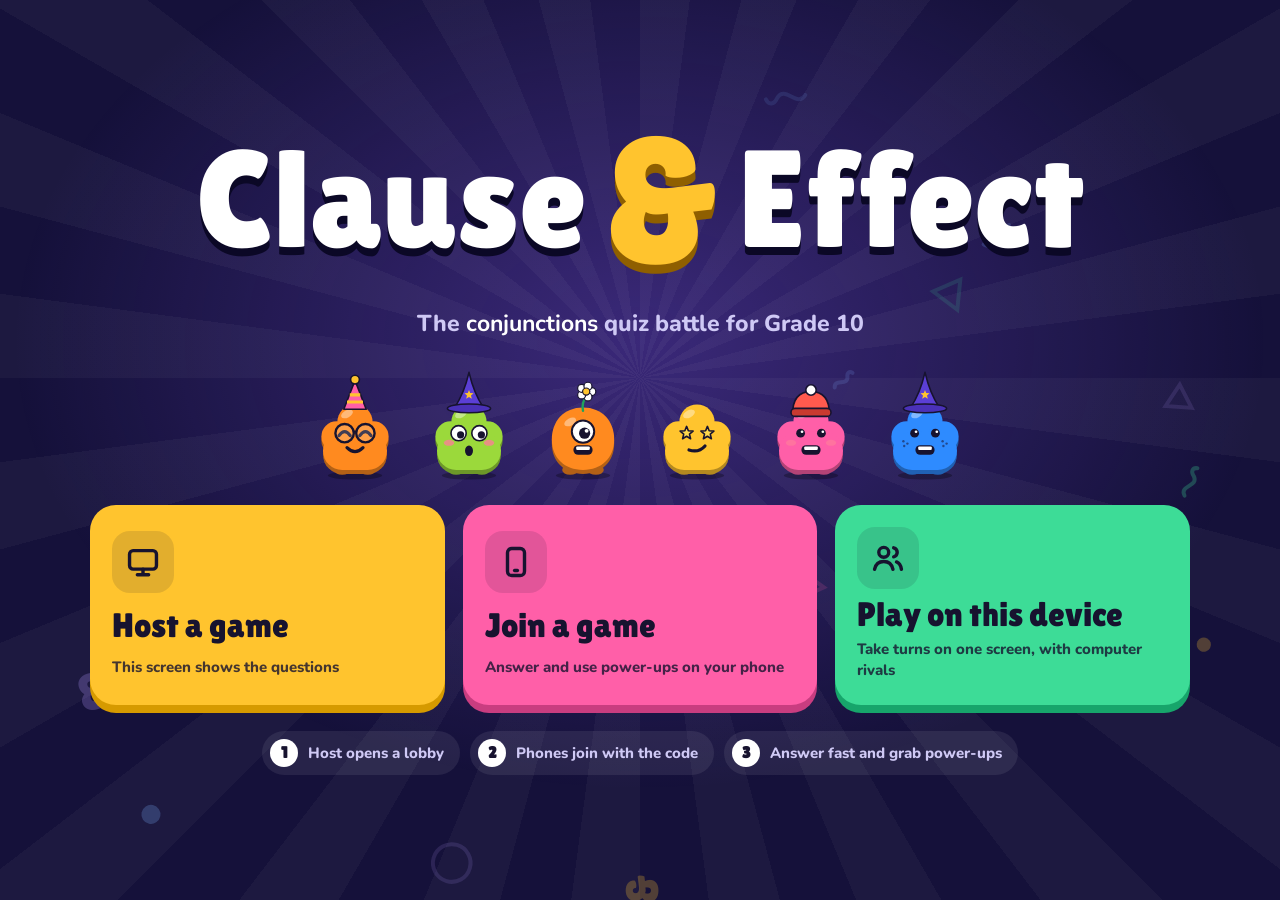
==== index.html @ d9775e39 "Tidy the 50-50 power-up icon Co-Authored-By: Claude Opus 5.5 <noreply@anthropic.com> Claude-Session:" ====
<!doctype html>
<html lang="en">
<head>
<meta charset="utf-8">
<meta name="viewport" content="width=device-width,initial-scale=1,viewport-fit=cover">
<style>:root{padding-top:env(safe-area-inset-top,0px);padding-bottom:env(safe-area-inset-bottom,0px)}[hidden]{display:none!important}img{max-width:100%}</style>
<title>Clause &amp; Effect</title>
<meta name="description" content="A live conjunctions quiz battle for Grade 10: host on a big screen, join from phones, build a character and grab power-ups.">
<link rel="stylesheet" href="https://fonts.googleapis.com/css2?family=Lilita+One&amp;family=Nunito:ital,wght@0,600;0,700;0,800;0,900;1,700;1,800&amp;display=swap">
<style>
:root{
  color-scheme: dark;
  --stage:#15113A; --stage-2:#211B55; --stage-3:#2D2572; --line:#3B3290; --deep:#0B0826;
  --text:#FFFFFF; --muted:#CFC9F5; --faint:#9D95D6;
  --ink:#17132F; --ink-2:#4B4670; --paper:#FFFFFF;
  --sun:#FFC42E; --sun-deep:#D69A00; --pink:#FF5FA8; --pink-deep:#C93D80; --mint:#3DDC97; --ice:#8BE6FF;
  --a:#D8293F; --b:#1F6FEB; --c:#FFC21A; --d:#0A7F4F;
  --good:#22D185; --bad:#FF5566;
  --font-display:'Lilita One','Arial Rounded MT Bold','Trebuchet MS',system-ui,sans-serif;
  --font-body:'Nunito','Segoe UI',system-ui,-apple-system,sans-serif;
}
*{box-sizing:border-box}
html,body{height:100%}
body{margin:0;background:var(--stage);color:var(--text);font-family:var(--font-body);font-weight:700;font-size:16px;line-height:1.4;-webkit-font-smoothing:antialiased;overflow-x:hidden;-webkit-tap-highlight-color:transparent}
button,input{font:inherit;color:inherit}
button{cursor:pointer}
h1,h2,h3{text-wrap:balance}
.sr{position:absolute;width:1px;height:1px;overflow:hidden;clip:rect(0 0 0 0);white-space:nowrap}

/* ---------- stage backdrop ---------- */
.bg-rays{position:fixed;left:50%;top:42%;width:280vmax;height:280vmax;margin:-140vmax 0 0 -140vmax;background:repeating-conic-gradient(rgba(255,255,255,.035) 0deg 7.5deg,rgba(255,255,255,0) 7.5deg 15deg);animation:spin 180s linear infinite;pointer-events:none;z-index:0}
.bg-glow{position:fixed;inset:0;background:radial-gradient(70vmax 50vmax at 50% 38%,rgba(139,92,255,.32),rgba(21,17,58,0) 70%);pointer-events:none;z-index:0}
#bgfx,#confetti{position:fixed;inset:0;width:100%;height:100%;pointer-events:none}
#bgfx{z-index:0}
#confetti{z-index:60}
#app{position:relative;z-index:1;min-height:100%;display:flex;flex-direction:column}
@keyframes spin{to{transform:rotate(360deg)}}
@keyframes bob{0%,100%{transform:translateY(0) rotate(-2deg)}50%{transform:translateY(-7px) rotate(2deg)}}
@keyframes pop{0%{transform:scale(.3);opacity:0}70%{transform:scale(1.12);opacity:1}100%{transform:scale(1)}}
@keyframes rise{from{transform:translateY(24px);opacity:0}to{transform:none;opacity:1}}
@keyframes wob{0%,100%{transform:rotate(-10deg)}50%{transform:rotate(8deg) scale(1.06)}}
@keyframes jump{0%,100%{transform:translateY(0)}30%{transform:translateY(-26px) rotate(-8deg)}60%{transform:translateY(0) rotate(4deg)}}
@keyframes shake{0%,100%{transform:none}20%{transform:translate(-6px,3px) skewX(4deg)}40%{transform:translate(5px,-4px) skewX(-6deg)}60%{transform:translate(-4px,2px)}80%{transform:translate(3px,-2px) skewX(3deg)}}
@keyframes pulse{0%,100%{transform:scale(1)}50%{transform:scale(1.06)}}
@keyframes countpop{0%{transform:scale(2.4);opacity:0}25%{transform:scale(1);opacity:1}85%{opacity:1}100%{transform:scale(.7);opacity:0}}
@keyframes flipin{from{transform:perspective(600px) rotateY(80deg);opacity:0}to{transform:none;opacity:1}}
@keyframes rgb{0%,100%{text-shadow:2px 0 #ff2d6f,-2px 0 #2de2ff}50%{text-shadow:-3px 1px #ff2d6f,3px -1px #2de2ff}}

/* ---------- shared bits ---------- */
.btn{font-family:var(--font-display);font-weight:400;font-size:22px;letter-spacing:.02em;border:0;border-radius:16px;padding:14px 26px;color:var(--ink);background:var(--sun);box-shadow:0 6px 0 var(--sun-deep);transition:transform .08s,box-shadow .08s,filter .15s;display:inline-flex;align-items:center;justify-content:center;gap:10px;min-height:52px}
.btn:hover{filter:brightness(1.06)}
.btn:active{transform:translateY(4px);box-shadow:0 2px 0 var(--sun-deep)}
.btn:disabled{opacity:.4;cursor:not-allowed;transform:none}
.btn.ghost{background:var(--stage-3);color:#fff;box-shadow:0 6px 0 #150F4A}
.btn.ghost:active{box-shadow:0 2px 0 #150F4A}
.btn.pink{background:var(--pink);box-shadow:0 6px 0 var(--pink-deep)}
.btn.xl{font-size:28px;padding:18px 34px;min-height:64px}
.btn.full{width:100%}
.btn svg{width:22px;height:22px;flex:none}
:focus-visible{outline:4px solid #fff;outline-offset:3px}
.icon-btn{width:44px;height:44px;border-radius:12px;border:0;background:rgba(255,255,255,.1);color:#fff;display:grid;place-items:center}
.icon-btn:hover{background:rgba(255,255,255,.18)}
.icon-btn svg{width:22px;height:22px}
.icon-btn.warn{background:rgba(255,85,102,.2)}
.icon-btn.warn.armed{background:var(--bad)}
.link-back{align-self:flex-start;border:0;background:none;color:var(--muted);font-weight:800;font-size:16px;padding:10px 0;display:inline-flex;gap:6px;align-items:center}
.link-back:hover{color:#fff}
.eyebrow{font-size:13px;letter-spacing:.14em;text-transform:uppercase;font-weight:900;color:var(--faint);margin:0}
.chip{display:inline-flex;align-items:center;gap:6px;border-radius:99px;padding:5px 12px;font-size:14px;font-weight:900;background:var(--cc,#fff);color:var(--ink);white-space:nowrap}
.blank{display:inline-block;width:3.2em;height:.2em;border-radius:4px;background:currentColor;vertical-align:.05em;margin:0 .15em;opacity:.9}
.av{display:block;width:100%;height:auto;overflow:visible}
.bob{animation:bob 2.6s ease-in-out infinite}
.toasts{position:fixed;top:calc(env(safe-area-inset-top,0px) + 14px);right:14px;left:14px;z-index:70;display:flex;flex-direction:column;align-items:flex-end;gap:8px;pointer-events:none}
.toast{background:#fff;color:var(--ink);border-radius:14px;padding:10px 16px;font-weight:900;box-shadow:0 6px 0 rgba(0,0,0,.25);display:flex;gap:10px;align-items:center;animation:rise .25s ease-out;max-width:min(420px,100%)}
.toast .ti{width:30px;height:30px;border-radius:9px;display:grid;place-items:center;flex:none;background:var(--tc,var(--sun))}
.toast .ti svg{width:18px;height:18px}
.netbar{position:fixed;left:50%;bottom:calc(env(safe-area-inset-bottom,0px) + 14px);transform:translateX(-50%);z-index:65;background:var(--bad);color:#fff;border-radius:99px;padding:8px 16px;font-weight:900;font-size:14px;box-shadow:0 5px 0 rgba(0,0,0,.3)}

/* ---------- logo ---------- */
.logo{font-family:var(--font-display);font-weight:400;line-height:.92;margin:0;display:flex;align-items:center;justify-content:center;flex-wrap:wrap;column-gap:.12em;font-size:clamp(54px,11vw,138px);color:#fff;text-shadow:0 .06em 0 var(--deep)}
.logo .amp{color:var(--sun);font-size:1.3em;display:inline-block;animation:wob 3.2s ease-in-out infinite;text-shadow:0 .05em 0 #8F5F00}
.mini-logo{font-family:var(--font-display);font-size:24px;letter-spacing:.01em;white-space:nowrap}
.mini-logo b{color:var(--sun);font-weight:400;margin:0 2px}

/* ---------- home ---------- */
.home{flex:1;display:flex;flex-direction:column;align-items:center;justify-content:center;gap:26px;padding-block:36px 44px;padding-inline:16px;text-align:center}
.tagline{margin:0;font-size:clamp(17px,2.3vw,23px);color:var(--muted);font-weight:800}
.tagline b{color:#fff}
.parade{display:flex;justify-content:center;gap:clamp(4px,1.5vw,18px);width:min(720px,100%)}
.parade .pa{width:clamp(52px,11vw,96px)}
.choices{display:grid;grid-template-columns:repeat(2,minmax(0,1fr));gap:18px;width:min(780px,100%)}
.choice{border:0;border-radius:26px;padding:22px 22px 24px;display:grid;grid-template-columns:auto 1fr;gap:4px 16px;align-items:center;text-align:left;color:var(--ink);box-shadow:0 8px 0 var(--sd);transition:transform .1s,box-shadow .1s}
.choice:active{transform:translateY(5px);box-shadow:0 3px 0 var(--sd)}
.choice .ci{grid-row:span 2;width:62px;height:62px;border-radius:18px;background:rgba(23,19,47,.12);display:grid;place-items:center}
.choice .ci svg{width:34px;height:34px}
.choice b{font-family:var(--font-display);font-weight:400;font-size:clamp(26px,3vw,34px);line-height:1}
.choice small{font-size:15px;font-weight:800;opacity:.8}
.choices.three{grid-template-columns:repeat(3,minmax(0,1fr));width:min(1100px,100%)}
.choices.one{grid-template-columns:minmax(0,1fr);width:min(520px,100%)}
.choices.three .choice{grid-template-columns:1fr;justify-items:start;gap:8px}
.choices.three .choice .ci{grid-row:auto}
.choice.c-local{background:var(--mint);--sd:#17A56B}
.choice.c-host{background:var(--sun);--sd:var(--sun-deep)}
.choice.c-join{background:var(--pink);--sd:var(--pink-deep)}
.how{list-style:none;margin:0;padding:0;display:flex;flex-wrap:wrap;justify-content:center;gap:10px;counter-reset:how}
.how li{counter-increment:how;background:rgba(255,255,255,.08);border-radius:99px;padding:8px 16px 8px 8px;font-weight:800;color:var(--muted);display:flex;align-items:center;gap:10px;font-size:15px}
.how li::before{content:counter(how);width:28px;height:28px;border-radius:50%;background:#fff;color:var(--ink);display:grid;place-items:center;font-family:var(--font-display);font-size:16px}
.netnote{display:inline-flex;align-items:center;gap:10px;font-size:14px;color:var(--faint);font-weight:800;max-width:640px;text-align:left}
.netnote .dot{width:10px;height:10px;border-radius:50%;background:var(--faint);flex:none}
.netnote.room .dot,.netnote.peer .dot{background:var(--good);box-shadow:0 0 0 4px rgba(34,209,133,.2)}
.netnote.local .dot{background:var(--sun)}

/* ---------- setup ---------- */
.screen{flex:1;display:flex;flex-direction:column;padding-inline:clamp(16px,3vw,44px)}
.setup{align-items:center;padding-block:18px 40px;gap:18px}
.setup > *{width:min(760px,100%)}
.setup-head{text-align:center;display:flex;flex-direction:column;gap:6px;align-items:center}
.setup-head h2{font-family:var(--font-display);font-weight:400;font-size:clamp(34px,5vw,52px);margin:0;line-height:1}
.setup-head p{margin:0;color:var(--muted)}
.panel{background:var(--stage-2);border:3px solid var(--line);border-radius:28px;padding:clamp(18px,3vw,30px);box-shadow:0 10px 0 rgba(0,0,0,.25)}
.setup-form{display:flex;flex-direction:column;gap:22px}
fieldset{border:0;margin:0;padding:0;display:flex;flex-direction:column;gap:10px;min-width:0}
legend{font-size:13px;letter-spacing:.14em;text-transform:uppercase;font-weight:900;color:var(--faint);padding:0;margin-bottom:10px}
.seg{display:flex;flex-wrap:wrap;gap:10px}
.seg label{position:relative}
.seg input,.chipset input,.switch input{position:absolute;opacity:0;width:1px;height:1px}
.seg span{display:inline-flex;align-items:center;justify-content:center;min-width:76px;min-height:48px;padding:0 18px;border-radius:14px;background:var(--stage-3);font-family:var(--font-display);font-size:22px;border:3px solid transparent}
.seg input:checked + span{background:#fff;color:var(--ink);border-color:var(--sun);box-shadow:0 4px 0 var(--sun-deep)}
.seg input:focus-visible + span,.chipset input:focus-visible + span,.switch input:focus-visible + .sw{outline:4px solid #fff;outline-offset:2px}
.chipset{display:flex;flex-wrap:wrap;gap:10px}
.chipset span{display:inline-flex;align-items:center;gap:8px;min-height:46px;padding:0 16px;border-radius:99px;background:var(--stage-3);border:3px solid var(--stage-3);font-weight:900;color:var(--muted)}
.chipset span::before{content:"";width:14px;height:14px;border-radius:50%;background:var(--cc);opacity:.45}
.chipset span em{font-style:normal;font-size:13px;opacity:.7}
.chipset input:checked + span{border-color:var(--cc);color:#fff;background:rgba(255,255,255,.06)}
.chipset input:checked + span::before{opacity:1}
.toggles{display:grid;grid-template-columns:repeat(2,minmax(0,1fr));gap:12px}
.switch{display:flex;align-items:center;gap:14px;background:var(--stage-3);border-radius:18px;padding:14px 16px;cursor:pointer}
.switch .sw{width:54px;height:32px;border-radius:99px;background:#15104A;position:relative;flex:none;transition:background .15s}
.switch .sw::after{content:"";position:absolute;left:4px;top:4px;width:24px;height:24px;border-radius:50%;background:#fff;transition:transform .15s}
.switch input:checked + .sw{background:var(--good)}
.switch input:checked + .sw::after{transform:translateX(22px)}
.switch b{display:block;font-weight:900}
.switch small{display:block;color:var(--faint);font-size:13px}
.form-err{color:var(--bad);font-weight:900;margin:0;min-height:1.4em}

/* ---------- host frame ---------- */
.host{min-height:100%;flex:1;display:flex;flex-direction:column}
.hbar{display:flex;align-items:center;justify-content:space-between;gap:12px;padding-block:14px;flex-wrap:wrap}
.hb-brand{display:flex;align-items:center;gap:14px;flex-wrap:wrap}
.code-chip{background:#fff;color:var(--ink);border-radius:12px;padding:6px 12px;font-weight:900;font-size:15px}
.code-chip b{font-family:var(--font-display);font-weight:400;font-size:20px;letter-spacing:.12em;margin-left:4px}
.hb-mid{flex:1;display:flex;justify-content:center;min-width:0}
.hb-tools{display:flex;gap:8px}
.qprog{display:flex;gap:5px;flex-wrap:wrap;justify-content:center;max-width:100%}
.qprog i{width:clamp(8px,1.4vw,18px);height:8px;border-radius:99px;background:rgba(255,255,255,.18)}
.qprog i.done{background:var(--sun)}
.qprog i.now{background:#fff;box-shadow:0 0 0 3px rgba(255,255,255,.25)}
.hfoot{display:flex;justify-content:flex-end;align-items:center;gap:14px;padding-block:16px 22px;flex-wrap:wrap}
.hfoot .spacer{flex:1}
.hfoot .hint{color:var(--faint);font-weight:800;font-size:14px}
.hfoot kbd{background:rgba(255,255,255,.12);border-radius:6px;padding:1px 7px;font-family:inherit;font-weight:900;color:#fff}

/* lobby */
.lobby{flex:1;display:grid;grid-template-columns:minmax(280px,380px) minmax(0,1fr);gap:clamp(16px,2.5vw,32px);align-items:start}
.join-card{background:var(--sun);color:var(--ink);border-radius:28px;padding:24px;display:flex;flex-direction:column;gap:14px;box-shadow:0 10px 0 var(--sun-deep);text-align:center}
.join-card .eyebrow{color:rgba(23,19,47,.65)}
.code-tiles{display:flex;justify-content:center;gap:10px}
.code-tiles span{width:clamp(54px,6vw,76px);aspect-ratio:4/5;max-width:100%;border-radius:16px;background:#fff;display:grid;place-items:center;font-family:var(--font-display);font-size:clamp(42px,5vw,62px);color:var(--ink);box-shadow:0 6px 0 rgba(23,19,47,.25);transform:rotate(var(--r))}
.join-how{font-weight:800;font-size:16px;line-height:1.45;display:flex;flex-direction:column;gap:6px}
.join-how .url{background:rgba(23,19,47,.1);border-radius:10px;padding:8px 10px;font-weight:900;word-break:break-all;font-size:15px}
.join-how .copy{align-self:center;border:0;border-radius:10px;background:var(--ink);color:#fff;font-weight:900;padding:8px 14px;min-height:40px}
.qr{background:#fff;border-radius:18px;padding:10px;align-self:center;width:min(220px,100%)}
.qr svg{display:block;width:100%;height:auto}
.lobby-players{display:flex;flex-direction:column;gap:14px;min-width:0}
.lp-head{display:flex;align-items:center;gap:14px;flex-wrap:wrap}
.lp-head h2{font-family:var(--font-display);font-weight:400;font-size:clamp(30px,3.6vw,44px);margin:0;line-height:1}
.net-chip{font-size:13px;font-weight:900;border-radius:99px;padding:6px 12px;background:rgba(255,255,255,.1);color:var(--muted)}
.pcloud{display:flex;flex-wrap:wrap;gap:14px 10px;align-content:flex-start;min-height:200px}
.pl{position:relative;width:108px;display:flex;flex-direction:column;align-items:center;gap:4px;animation:pop .45s cubic-bezier(.3,1.6,.5,1) both}
.pl .avw{width:88px}
.pl .avw.jump{animation:jump .7s ease-out}
.pl .nm{max-width:108px;background:#fff;color:var(--ink);border-radius:99px;padding:3px 10px;font-weight:900;font-size:14px;white-space:nowrap;overflow:hidden;text-overflow:ellipsis}
.pl.away{opacity:.45}
.pl .kick{position:absolute;top:0;right:4px;width:30px;height:30px;border-radius:50%;border:0;background:var(--bad);color:#fff;display:grid;place-items:center;opacity:0;transition:opacity .15s}
.pl:hover .kick,.pl .kick:focus-visible{opacity:1}
.pl .kick svg{width:14px;height:14px}
.botbadge{position:absolute;top:2px;left:6px;background:var(--ink);color:var(--mint);font-size:11px;font-weight:900;border-radius:6px;padding:1px 6px;letter-spacing:.05em}
.empty{border:3px dashed var(--line);border-radius:24px;padding:34px 20px;text-align:center;color:var(--faint);font-weight:800;display:flex;flex-direction:column;gap:6px;align-items:center;width:100%}
.empty b{color:#fff;font-size:20px}

/* intro */
.intro{flex:1;display:flex;flex-direction:column;align-items:center;justify-content:center;gap:18px;text-align:center}
.intro h2{font-family:var(--font-display);font-weight:400;font-size:clamp(56px,10vw,130px);line-height:.9;margin:0;animation:pop .5s cubic-bezier(.3,1.6,.5,1) both}
.intro .of{font-size:clamp(20px,2.5vw,28px);color:var(--muted);font-weight:900}
.countdown{width:clamp(110px,14vw,170px);aspect-ratio:1;max-width:100%;border-radius:50%;background:#fff;color:var(--ink);display:grid;place-items:center;font-family:var(--font-display);font-size:clamp(64px,8vw,100px);box-shadow:0 10px 0 rgba(0,0,0,.3)}
.countdown span{animation:countpop 1s ease-out both}
.countdown.still span{animation:pulse 1.2s ease-in-out infinite;display:grid;place-items:center}
.feed-col{display:flex;flex-direction:column;gap:8px;align-items:center;min-width:0}

/* question */
.hq{flex:1;display:flex;flex-direction:column;gap:clamp(12px,2vh,22px);min-height:0}
.hq-meta{display:flex;align-items:center;gap:12px;flex-wrap:wrap}
.hq-num{font-weight:900;color:var(--muted)}
.hq-card{background:#fff;color:var(--ink);border-radius:28px;padding:clamp(20px,3.2vw,40px);box-shadow:0 10px 0 rgba(0,0,0,.28);text-align:center;animation:rise .35s ease-out}
.hq-text{margin:0;font-family:var(--font-body);font-weight:900;font-size:clamp(26px,3.8vw,54px);line-height:1.18}
.hq-row{display:grid;grid-template-columns:auto minmax(0,1fr) auto;align-items:center;gap:18px}
.ring{position:relative;width:clamp(86px,9vw,120px);aspect-ratio:1;max-width:100%}
.ring svg{width:100%;height:100%;display:block}
.ring .trk{fill:none;stroke:rgba(255,255,255,.14);stroke-width:10}
.ring .arc{fill:none;stroke:var(--sun);stroke-width:10;stroke-linecap:round;transition:stroke .2s}
.ring.low .arc{stroke:var(--bad)}
.ring.low{animation:pulse .5s ease-in-out infinite}
.ring span{position:absolute;inset:0;display:grid;place-items:center;font-family:var(--font-display);font-size:clamp(34px,3.6vw,48px)}
.answered{text-align:center;display:flex;flex-direction:column;align-items:center;min-width:90px}
.answered b{font-family:var(--font-display);font-weight:400;font-size:clamp(40px,4vw,56px);line-height:1}
.answered span{color:var(--muted);font-weight:900;font-size:14px}
.feed{display:flex;flex-wrap:wrap;gap:8px;justify-content:center;min-height:40px}
.feed .fi{display:inline-flex;align-items:center;gap:8px;background:rgba(255,255,255,.1);border-radius:99px;padding:5px 12px 5px 5px;font-weight:900;font-size:15px;animation:pop .35s ease-out both}
.feed .fi i{width:28px;height:28px;border-radius:50%;display:grid;place-items:center;background:var(--pc);color:var(--ink)}
.feed .fi i svg{width:16px;height:16px}
.pp-banner{background:var(--sun);color:var(--ink);border-radius:16px;padding:10px 18px;font-weight:900;display:flex;gap:10px;align-items:center;justify-content:center;animation:pop .4s ease-out both}
.pp-banner svg{width:22px;height:22px}
.tiles{display:grid;grid-template-columns:repeat(2,minmax(0,1fr));gap:clamp(10px,1.4vw,18px)}
.tile{position:relative;display:flex;align-items:center;gap:16px;min-height:clamp(74px,11vh,120px);padding:14px 20px;border-radius:22px;color:#fff;font-weight:900;font-size:clamp(20px,2.5vw,34px);line-height:1.2;box-shadow:0 7px 0 rgba(0,0,0,.28);animation:rise .4s ease-out both;transition:opacity .3s,transform .3s,filter .3s}
.tiles.long .tile{font-size:clamp(17px,1.8vw,26px)}
.tile:nth-child(2){animation-delay:.06s}.tile:nth-child(3){animation-delay:.12s}.tile:nth-child(4){animation-delay:.18s}
.tile .let{flex:none;width:clamp(42px,4vw,56px);aspect-ratio:1;border-radius:14px;background:rgba(255,255,255,.22);display:grid;place-items:center;font-family:var(--font-display);font-weight:400;font-size:.95em}
.tile .tx{min-width:0;overflow-wrap:anywhere}
.t0{background:var(--a)}.t1{background:var(--b)}.t2{background:var(--c);color:var(--ink)}.t3{background:var(--d)}
.t2 .let{background:rgba(23,19,47,.14)}
.tile .cnt{margin-left:auto;display:flex;align-items:center;gap:8px;font-family:var(--font-display);font-weight:400;font-size:.95em;flex:none}
.tile.dim{opacity:.3;filter:saturate(.5);transform:scale(.97)}
.tile.right{transform:scale(1.03);box-shadow:0 0 0 5px #fff,0 9px 0 rgba(0,0,0,.3)}
.tile .ok{width:36px;height:36px;border-radius:50%;background:#fff;color:var(--d);display:grid;place-items:center}
.tile .ok svg{width:22px;height:22px}
.why{background:var(--stage-2);border:3px solid var(--line);border-radius:22px;padding:16px 20px;display:flex;gap:14px;align-items:flex-start;font-size:clamp(17px,1.8vw,22px);animation:rise .4s .2s ease-out both}
.why b{color:var(--sun)}
.why .wi{flex:none;width:40px;height:40px;border-radius:12px;background:var(--sun);color:var(--ink);display:grid;place-items:center}
.why .wi svg{width:22px;height:22px}
.score-line{font-weight:900;color:var(--muted);font-size:18px;text-align:center}
.score-line b{color:#fff}

/* board */
.boardwrap{flex:1;display:grid;grid-template-columns:minmax(0,1fr) minmax(220px,300px);gap:clamp(16px,2.5vw,32px);align-items:start}
.board-title{font-family:var(--font-display);font-weight:400;font-size:clamp(36px,4.6vw,60px);margin:0 0 14px;line-height:1}
.board{list-style:none;margin:0;padding:0;display:flex;flex-direction:column;gap:10px}
.row{display:grid;grid-template-columns:48px 60px minmax(0,1fr) auto auto;align-items:center;gap:14px;background:var(--stage-2);border:3px solid var(--line);border-radius:20px;padding:8px 18px 8px 10px;animation:rise .4s ease-out both}
.row.r1{border-color:#FFC42E;background:#2B2362}.row.r2{border-color:#C9D3E6}.row.r3{border-color:#E08A4B}
.row .rk{font-family:var(--font-display);font-size:30px;text-align:center}
.row .rav{width:56px}
.row .rn{font-weight:900;font-size:clamp(18px,1.8vw,24px);white-space:nowrap;overflow:hidden;text-overflow:ellipsis;display:flex;align-items:center;gap:8px;min-width:0}
.row .rn span{overflow:hidden;text-overflow:ellipsis}
.row .mv{font-size:13px;font-weight:900;color:var(--good);flex:none}
.row .mv.down{color:var(--bad)}
.row .gain{font-weight:900;color:var(--good);font-size:16px;white-space:nowrap}
.row .gain.neg{color:var(--bad)}
.row .sc{font-family:var(--font-display);font-size:clamp(24px,2.4vw,32px);font-variant-numeric:tabular-nums;min-width:90px;text-align:right}
.flame{display:inline-flex;align-items:center;gap:2px;color:#FF8A3D;font-weight:900;font-size:14px;flex:none}
.flame svg{width:16px;height:16px}
.side-card{background:var(--stage-2);border:3px solid var(--line);border-radius:24px;padding:20px;display:flex;flex-direction:column;gap:12px}
.side-card h3{margin:0;font-family:var(--font-display);font-weight:400;font-size:26px;line-height:1.1}
.side-card p{margin:0;color:var(--muted)}
.meter{height:14px;border-radius:99px;background:rgba(255,255,255,.1);overflow:hidden}
.meter i{display:block;height:100%;background:var(--good);border-radius:99px;transition:width .3s}
.pw-mini{display:flex;flex-wrap:wrap;gap:6px}
.pw-mini span{width:34px;height:34px;border-radius:10px;background:var(--pc);color:var(--ink);display:grid;place-items:center}
.pw-mini span svg{width:18px;height:18px}

/* podium */
.podium-wrap{flex:1;display:flex;flex-direction:column;align-items:center;gap:22px;padding-top:8px}
.podium-title{font-family:var(--font-display);font-weight:400;font-size:clamp(40px,6vw,76px);margin:0;line-height:1;text-align:center}
.podium{display:grid;grid-template-columns:repeat(3,minmax(0,1fr));align-items:end;gap:clamp(8px,2vw,24px);width:min(900px,100%)}
.pod{display:flex;flex-direction:column;align-items:center;gap:8px;opacity:0;transform:translateY(40px);transition:opacity .5s,transform .6s cubic-bezier(.3,1.4,.5,1)}
.pod.show{opacity:1;transform:none}
.pod .pav{width:min(120px,78%)}
.pod .crown{width:min(58px,40%);display:block;margin-bottom:-14px;animation:bob 2.4s ease-in-out infinite}
.pod .pname{font-weight:900;font-size:clamp(16px,2vw,24px);max-width:100%;overflow:hidden;text-overflow:ellipsis;white-space:nowrap}
.pod .pscore{font-family:var(--font-display);font-size:clamp(20px,2.4vw,30px);color:var(--sun);font-variant-numeric:tabular-nums}
.pod .block{width:100%;border-radius:20px 20px 0 0;display:grid;place-items:start center;padding-top:12px;font-family:var(--font-display);font-size:clamp(40px,6vw,76px);color:var(--ink);box-shadow:inset 0 -12px 0 rgba(0,0,0,.12)}
.pod.p1 .block{height:clamp(120px,19vh,200px);background:var(--sun)}
.pod.p2 .block{height:clamp(90px,13vh,146px);background:#DDE3F0}
.pod.p3 .block{height:clamp(64px,9vh,104px);background:#F09A5B}
.rest{display:flex;flex-wrap:wrap;gap:10px;justify-content:center;width:min(900px,100%)}
.rest span{background:var(--stage-2);border-radius:99px;padding:6px 14px;font-weight:900;color:var(--muted)}
.rest span b{color:#fff}
.stats{display:flex;gap:14px;flex-wrap:wrap;justify-content:center}
.stat{background:var(--stage-2);border:3px solid var(--line);border-radius:20px;padding:12px 18px;min-width:180px;text-align:center}
.stat b{display:block;font-family:var(--font-display);font-weight:400;font-size:32px;color:var(--sun)}
.stat span{color:var(--muted);font-weight:800;font-size:14px}

/* ---------- player ---------- */
.pwrap{width:min(560px,100%);margin:0 auto;flex:1;display:flex;flex-direction:column;gap:16px;padding-block:14px 26px;padding-inline:16px}
.ptop{display:flex;align-items:center;gap:10px;min-height:48px}
.ptop .me{display:flex;align-items:center;gap:8px;min-width:0;flex:1}
.ptop .me .avw{width:42px;flex:none}
.ptop .me b{white-space:nowrap;overflow:hidden;text-overflow:ellipsis}
.ptop .pts{font-family:var(--font-display);font-size:24px;font-variant-numeric:tabular-nums;background:rgba(255,255,255,.1);border-radius:12px;padding:4px 12px}
.center{flex:1;display:flex;flex-direction:column;align-items:center;justify-content:center;gap:16px;text-align:center}
.bigtitle{font-family:var(--font-display);font-weight:400;font-size:clamp(34px,9vw,52px);line-height:1;margin:0}
.sub{margin:0;color:var(--muted);font-weight:800}
.code-input{width:100%;text-align:center;font-family:var(--font-display);font-size:clamp(44px,13vw,64px);letter-spacing:.3em;text-indent:.3em;text-transform:uppercase;background:#fff;color:var(--ink);border:0;border-radius:22px;padding:14px 10px;box-shadow:0 7px 0 rgba(0,0,0,.28)}
.code-input::placeholder{color:#C8C3E3}
.text-input{width:100%;background:#fff;color:var(--ink);border:3px solid transparent;border-radius:16px;padding:12px 16px;font-size:20px;font-weight:900;min-height:56px}
.text-input:focus{border-color:var(--sun);outline:none}
.err{color:var(--bad);font-weight:900;margin:0;min-height:1.4em}
.spot{width:min(200px,52vw);aspect-ratio:1;max-width:100%;border-radius:50%;background:radial-gradient(circle at 50% 60%,rgba(255,255,255,.18),rgba(255,255,255,.04) 62%,transparent 63%);display:grid;place-items:center;margin:0 auto}
.spot .avw{width:78%}
.name-row{display:flex;gap:10px}
.name-row .text-input{flex:1;min-width:0}
.dice{flex:none;width:56px;height:56px;border-radius:16px;border:0;background:var(--pink);color:var(--ink);display:grid;place-items:center;box-shadow:0 5px 0 var(--pink-deep)}
.dice:active{transform:translateY(3px);box-shadow:0 2px 0 var(--pink-deep)}
.dice svg{width:28px;height:28px}
.tabs{display:flex;flex-wrap:wrap;gap:6px}
.tabs button{flex:none;border:0;border-radius:99px;padding:8px 14px;min-height:40px;background:rgba(255,255,255,.1);color:var(--muted);font-weight:900}
.tabs button[aria-selected="true"]{background:#fff;color:var(--ink)}
.opts{display:grid;grid-template-columns:repeat(auto-fill,minmax(68px,1fr));gap:8px}
.opt{border:3px solid transparent;background:var(--stage-2);border-radius:16px;padding:6px;aspect-ratio:1;display:grid;place-items:center;max-width:100%}
.opt[aria-pressed="true"]{border-color:var(--sun);background:var(--stage-3)}
.opt .avw{width:100%}
.opt.sw{padding:10px}
.opt.sw i{width:100%;height:100%;border-radius:50%;background:var(--sc);box-shadow:inset 0 -5px 0 rgba(0,0,0,.2)}
.opt .none{font-weight:900;color:var(--faint);font-size:13px}
.row-btns{display:flex;gap:10px}
.row-btns .btn{flex:1;font-size:20px;padding:12px 14px}
.tbar{height:14px;border-radius:99px;background:rgba(255,255,255,.12);overflow:hidden}
.tbar i{display:block;height:100%;width:100%;background:var(--sun);border-radius:99px;transform-origin:left center}
.tbar.low i{background:var(--bad)}
.frozen .tbar i{background:var(--ice)}
.frozen{box-shadow:inset 0 0 0 6px rgba(139,230,255,.5)}
.pq-text{margin:0;font-weight:900;font-size:clamp(21px,5.6vw,28px);line-height:1.22;text-align:center;background:#fff;color:var(--ink);border-radius:22px;padding:18px 16px;box-shadow:0 7px 0 rgba(0,0,0,.25)}
.answers{display:grid;grid-template-columns:repeat(2,minmax(0,1fr));gap:12px}
.answers.long{grid-template-columns:1fr}
.ans{min-height:96px;border:0;border-radius:20px;padding:12px 14px;color:#fff;font-weight:900;font-size:18px;line-height:1.25;display:flex;align-items:center;gap:12px;text-align:left;box-shadow:0 6px 0 rgba(0,0,0,.3);transition:transform .08s,box-shadow .08s,opacity .2s}
.answers.long .ans{min-height:70px}
.ans:active{transform:translateY(4px);box-shadow:0 2px 0 rgba(0,0,0,.3)}
.ans .let{flex:none;width:40px;height:40px;border-radius:12px;background:rgba(255,255,255,.22);display:grid;place-items:center;font-family:var(--font-display);font-weight:400;font-size:22px}
.ans.t2 .let{background:rgba(23,19,47,.14)}
.ans .ans-text{min-width:0;overflow-wrap:anywhere}
.ans:disabled{opacity:.22;filter:grayscale(.9);cursor:not-allowed;transform:none}
.ans:disabled .ans-text{text-decoration:line-through}
.banner{border-radius:16px;padding:10px 14px;font-weight:900;display:flex;align-items:center;gap:10px;justify-content:center;text-align:center}
.banner svg{width:22px;height:22px;flex:none}
.banner.good{background:var(--good);color:var(--ink)}
.banner.sun{background:var(--sun);color:var(--ink)}
.banner.ice{background:var(--ice);color:var(--ink)}
.pack{background:var(--stage-2);border:3px solid var(--line);border-radius:22px;padding:12px;display:flex;flex-direction:column;gap:10px}
.pack-head{display:flex;justify-content:space-between;align-items:center;gap:8px}
.pack-head b{font-family:var(--font-display);font-weight:400;font-size:20px}
.pack-head span{color:var(--faint);font-size:13px;font-weight:800}
.slots{display:grid;grid-template-columns:repeat(3,minmax(0,1fr));gap:8px}
.slot{border:0;border-radius:16px;min-height:78px;padding:8px 6px;background:var(--pc,transparent);color:var(--ink);display:flex;flex-direction:column;align-items:center;justify-content:center;gap:4px;font-weight:900;font-size:13px;line-height:1.1;text-align:center;box-shadow:0 5px 0 rgba(0,0,0,.28)}
.slot svg{width:28px;height:28px}
.slot.empty{background:transparent;border:3px dashed var(--line);box-shadow:none;color:var(--faint);font-weight:800}
.slot:disabled{opacity:.45;cursor:not-allowed}
.slot:not(:disabled):not(.empty):active{transform:translateY(3px);box-shadow:0 2px 0 rgba(0,0,0,.28)}
.active-pw{display:flex;align-items:center;gap:10px;justify-content:center;background:var(--pc);color:var(--ink);border-radius:14px;padding:8px 12px;font-weight:900}
.active-pw svg{width:20px;height:20px}
.verdict{font-family:var(--font-display);font-weight:400;font-size:clamp(46px,14vw,74px);line-height:1;margin:0;animation:pop .5s cubic-bezier(.3,1.6,.5,1) both}
.verdict.good{color:var(--good)}.verdict.bad{color:var(--bad)}.verdict.meh{color:var(--sun)}
.gainbig{font-family:var(--font-display);font-size:clamp(40px,11vw,60px);line-height:1}
.lines{width:100%;background:var(--stage-2);border-radius:18px;padding:12px 16px;display:flex;flex-direction:column;gap:6px}
.lines div{display:flex;justify-content:space-between;gap:10px;font-weight:800;color:var(--muted)}
.lines div b{color:#fff;font-variant-numeric:tabular-nums}
.rankpill{background:#fff;color:var(--ink);border-radius:99px;padding:8px 18px;font-weight:900;font-size:18px}
.cards{display:grid;gap:12px;width:100%}
.pw-card{border:3px solid var(--pc);background:var(--stage-2);border-radius:22px;padding:14px;display:grid;grid-template-columns:auto minmax(0,1fr);gap:4px 14px;align-items:center;text-align:left;color:#fff;animation:flipin .5s ease-out both;box-shadow:0 6px 0 rgba(0,0,0,.25)}
.pw-card:nth-child(2){animation-delay:.12s}.pw-card:nth-child(3){animation-delay:.24s}
.pw-card:active{transform:translateY(3px)}
.pw-card .ico{grid-row:span 3;width:64px;height:64px;border-radius:18px;background:var(--pc);color:var(--ink);display:grid;place-items:center}
.pw-card .ico svg{width:36px;height:36px}
.pw-card b{font-family:var(--font-display);font-weight:400;font-size:22px;line-height:1.05}
.pw-card small{color:var(--muted);font-weight:800;font-size:14px;line-height:1.3}
.rar{justify-self:start;font-size:11px;font-weight:900;letter-spacing:.1em;text-transform:uppercase;border-radius:6px;padding:2px 7px;color:var(--ink)}
.rar.common{background:var(--mint)}.rar.rare{background:#7FB2FF}.rar.epic{background:var(--sun)}
.medal{width:120px;aspect-ratio:1;border-radius:50%;display:grid;place-items:center;font-family:var(--font-display);font-size:56px;color:var(--ink);background:var(--mc,#fff);box-shadow:0 8px 0 rgba(0,0,0,.3)}
.sheet-back{position:fixed;inset:0;background:rgba(8,5,30,.6);z-index:80}
.sheet{position:fixed;left:0;right:0;bottom:0;margin:0 auto;width:min(560px,100%);z-index:81;background:var(--stage-2);border:3px solid var(--line);border-bottom:0;border-radius:28px 28px 0 0;padding:22px 18px calc(22px + env(safe-area-inset-bottom,0px));display:flex;flex-direction:column;gap:14px;animation:rise .25s ease-out}
.sheet .pw-card{animation:none;box-shadow:none}
.wave-btn{border:0;background:rgba(255,255,255,.1);color:#fff;border-radius:99px;padding:10px 20px;font-weight:900;min-height:44px}

/* glitch */
body.glitching #app{animation:shake .25s linear infinite}
body.glitching .tile .tx,body.glitching .hq-text,body.glitching .ans-text,body.glitching .pq-text{animation:rgb .18s steps(2) infinite}
body.glitching .tiles,body.glitching .answers{filter:hue-rotate(80deg) contrast(1.2)}
.host.shake{animation:shake .3s linear 2}

/* ---------- single-device game ---------- */
.play-btn{font-size:clamp(28px,4vw,40px);padding:20px 56px;min-height:78px;border-radius:22px}
.sub.small{font-size:14px;color:var(--faint)}
.setup.wide > *{width:min(1120px,100%)}
.setup.wide .start-btn{width:auto;align-self:center;min-width:min(420px,100%)}
.setup-grid{display:grid;grid-template-columns:minmax(0,1fr) minmax(0,1.15fr);gap:20px;align-items:start}
.roster-panel{display:flex;flex-direction:column;gap:20px}
.roster{display:flex;flex-direction:column;gap:10px}
.rrow{display:grid;grid-template-columns:72px minmax(0,1fr) auto auto;align-items:center;gap:12px;background:var(--stage-3);border-radius:20px;padding:8px 12px 8px 8px}
.rav-btn{border:0;background:rgba(255,255,255,.06);border-radius:16px;padding:4px;width:72px}
.rav-btn .avw{width:100%}
.rinfo{display:flex;flex-direction:column;min-width:0}
.rinfo b{font-size:20px;font-weight:900;white-space:nowrap;overflow:hidden;text-overflow:ellipsis}
.rinfo span{font-size:13px;color:var(--faint);font-weight:800}
.btn.sm{font-size:17px;padding:8px 14px;min-height:44px;border-radius:12px;box-shadow:0 4px 0 #150F4A}
.add-player{border:3px dashed var(--line);background:none;border-radius:20px;min-height:64px;font-weight:900;font-size:18px;color:var(--muted)}
.add-player:hover{border-color:var(--sun);color:#fff}
.hint-line{margin:0;color:var(--faint);font-size:14px;font-weight:800}
.turn-head{display:grid;grid-template-columns:minmax(0,1fr) auto minmax(0,1fr);align-items:center;gap:16px}
.who{display:flex;align-items:center;gap:12px;min-width:0}
.who .avw{width:clamp(52px,5vw,68px);flex:none}
.who div{display:flex;flex-direction:column;min-width:0}
.who b{font-family:var(--font-display);font-weight:400;font-size:clamp(24px,2.6vw,34px);line-height:1;white-space:nowrap;overflow:hidden;text-overflow:ellipsis}
.who span{color:var(--muted);font-weight:900;font-size:14px;text-transform:uppercase;letter-spacing:.08em}
.who.big{justify-content:center}
.who.big .avw{width:clamp(70px,8vw,96px)}
.who-score{justify-self:end;text-align:right;display:flex;flex-direction:column}
.who-score b{font-family:var(--font-display);font-weight:400;font-size:clamp(28px,3vw,40px);line-height:1;font-variant-numeric:tabular-nums}
.who-score span{color:var(--muted);font-weight:900;font-size:13px}
.ring .arc{transition:stroke-dashoffset .1s linear,stroke .2s}
.ring.frozen .arc{stroke:var(--ice)}
.turn.frozen .hq-card{box-shadow:0 0 0 5px var(--ice),0 10px 0 rgba(0,0,0,.28)}
button.tile{border:0;width:100%;text-align:left;cursor:pointer;font-family:inherit;transition:transform .1s,filter .15s,opacity .2s,box-shadow .1s}
button.tile:hover:not(:disabled){filter:brightness(1.08);transform:translateY(-2px)}
button.tile:active:not(:disabled){transform:translateY(4px);box-shadow:0 3px 0 rgba(0,0,0,.28)}
button.tile:disabled{opacity:.22;filter:grayscale(.85);cursor:not-allowed;animation:none}
button.tile:disabled .tx{text-decoration:line-through}
.locked-tile{width:min(620px,100%);animation:pop .4s ease-out both}
.handoff .spot{width:min(220px,50vw)}
.tail{margin-left:auto;display:flex;align-items:center;gap:10px;flex:none}
.pickers{display:flex;flex-wrap:wrap;gap:2px;justify-content:flex-end;max-width:180px}
.pk{width:clamp(30px,2.6vw,40px);display:block}
.pk .av{filter:drop-shadow(0 2px 0 rgba(0,0,0,.25))}
.res-list{display:flex;flex-wrap:wrap;gap:10px;justify-content:center}
.res{display:flex;align-items:center;gap:8px;background:var(--stage-2);border:3px solid var(--line);border-radius:99px;padding:3px 14px 3px 4px;font-weight:900}
.res .avw{width:34px}
.res b{font-variant-numeric:tabular-nums}
.res.good{border-color:var(--good)}.res.good b{color:var(--good)}
.res.bad b{color:var(--muted)}
.res em,.cpu{font-style:normal;font-size:11px;font-weight:900;letter-spacing:.06em;background:var(--ink);color:var(--mint);border-radius:6px;padding:1px 6px}
.draft{flex:1;display:flex;flex-direction:column;align-items:center;gap:16px;text-align:center;padding-top:8px}
.cards.three{grid-template-columns:repeat(3,minmax(0,1fr));width:min(1000px,100%)}
.cards.three .pw-card{grid-template-columns:1fr;justify-items:center;text-align:center;padding:22px 16px}
.cards.three .pw-card .ico{grid-row:auto;width:84px;height:84px}
.cards.three .pw-card .ico svg{width:46px;height:46px}
.cards.three .pw-card .rar{justify-self:center}
.cards.three .pw-card b{font-size:26px}
.cards.three .pw-card:hover{border-color:#fff;transform:translateY(-3px)}
.stat.pstat{display:flex;align-items:center;gap:12px;text-align:left}
.stat.pstat .avw{width:48px;flex:none}
.stat.pstat b{font-family:var(--font-body);font-weight:900;font-size:18px;color:#fff}
@media (max-width:900px){
  .choices.three{grid-template-columns:1fr}
  .choices.three .choice{grid-template-columns:auto 1fr;gap:4px 16px}
  .choices.three .choice .ci{grid-row:span 2}
  .setup-grid{grid-template-columns:1fr}
  .cards.three{grid-template-columns:1fr}
  .cards.three .pw-card{grid-template-columns:auto minmax(0,1fr);justify-items:start;text-align:left;padding:14px}
  .cards.three .pw-card .ico{grid-row:span 3;width:64px;height:64px}
  .cards.three .pw-card .ico svg{width:36px;height:36px}
  .cards.three .pw-card .rar{justify-self:start}
  .cards.three .pw-card b{font-size:22px}
  .lobby,.boardwrap{grid-template-columns:1fr}
  .hq-row{grid-template-columns:auto minmax(0,1fr) auto}
}
@media (max-width:620px){
  .turn-head{grid-template-columns:minmax(0,1fr) auto}
  .turn-head .who-score{display:none}
  .rrow{grid-template-columns:60px minmax(0,1fr) auto auto;gap:8px}
  .rav-btn{width:60px}
  .pickers{max-width:110px}
  .choices,.toggles{grid-template-columns:1fr}
  .tiles{grid-template-columns:1fr}
  .row{grid-template-columns:34px 44px minmax(0,1fr) auto;padding:6px 12px 6px 8px;gap:10px}
  .row .rav{width:42px}
  .row .gain{display:none}
  .row .rk{font-size:22px}
  .hfoot{justify-content:stretch}
  .hfoot .btn{flex:1}
  .hfoot .hint,.hfoot .spacer{display:none}
  .stat{min-width:140px}
}
@media (prefers-reduced-motion:reduce){
  .bg-rays,.logo .amp,.bob,.ring.low{animation:none}
  *,*::before,*::after{animation-duration:.01ms!important;animation-iteration-count:1!important;transition-duration:.01ms!important}
}
</style>

</head>
<body>
<div class="bg-glow" aria-hidden="true"></div>
<div class="bg-rays" aria-hidden="true"></div>
<canvas id="bgfx" aria-hidden="true"></canvas>
<div id="app"></div>
<div class="toasts" id="toasts" aria-live="polite"></div>
<canvas id="confetti" aria-hidden="true"></canvas>

<script>
'use strict';
/* =========================================================
   Clause & Effect — a live conjunctions quiz
   ========================================================= */
const $ = (s, r = document) => r.querySelector(s);
const $$ = (s, r = document) => [...r.querySelectorAll(s)];
const esc = s => String(s == null ? '' : s).replace(/[&<>"']/g, c => ({'&':'&amp;','<':'&lt;','>':'&gt;','"':'&quot;',"'":'&#39;'}[c]));
const rnd = (a, b) => a + Math.random() * (b - a);
const ri = n => Math.floor(Math.random() * n);
const pick = a => a[ri(a.length)];
const shuffle = a => { a = a.slice(); for (let i = a.length - 1; i > 0; i--) { const j = ri(i + 1); [a[i], a[j]] = [a[j], a[i]]; } return a; };
const clamp = (v, a, b) => Math.max(a, Math.min(b, v));
const uid = () => Math.random().toString(36).slice(2, 10) + Date.now().toString(36).slice(-4);
const mkStore = name => ({
  get(k) { try { return JSON.parse(window[name].getItem(k)); } catch (e) { return null; } },
  set(k, v) { try { window[name].setItem(k, JSON.stringify(v)); } catch (e) {} }
});
const store = mkStore('localStorage'), tabStore = mkStore('sessionStorage');
const app = document.getElementById('app');
const ordinal = n => { const s = ['th','st','nd','rd'], v = n % 100; return n + (s[(v - 20) % 10] || s[v] || s[0]); };
const fmtQ = t => esc(t).replace(/___/g, '<span class="blank" role="img" aria-label="blank"></span>');
const fmtN = n => Math.round(n).toLocaleString('en-US');
function loadScript(src, ms = 8000) {
  return new Promise((res, rej) => {
    const s = document.createElement('script'); s.src = src; s.async = true;
    const t = setTimeout(() => rej(new Error('timeout')), ms);
    s.onload = () => { clearTimeout(t); res(); };
    s.onerror = () => { clearTimeout(t); rej(new Error('load failed')); };
    document.head.appendChild(s);
  });
}
function vibrate(p) { try { navigator.vibrate && navigator.vibrate(p); } catch (e) {} }
let wakeLock = null;
async function keepAwake() { try { const fp = document.permissionsPolicy || document.featurePolicy; if (fp && fp.allowsFeature && !fp.allowsFeature('screen-wake-lock')) return; if ('wakeLock' in navigator && !wakeLock) { wakeLock = await navigator.wakeLock.request('screen'); wakeLock.addEventListener('release', () => { wakeLock = null; }); } } catch (e) {} }
document.addEventListener('visibilitychange', () => { if (document.visibilityState === 'visible' && typeof Game !== 'undefined' && (!['home', 'setup', 'edit', 'off'].includes(Game.phase) || Host.active || Player.active)) keepAwake(); });

/* ---------------- icons ---------------- */
const I = (p, extra = '') => `<svg viewBox="0 0 24 24" fill="none" stroke="currentColor" stroke-width="2.4" stroke-linecap="round" stroke-linejoin="round" aria-hidden="true" ${extra}>${p}</svg>`;
const ICON = {
  screen: I('<rect x="2.5" y="4" width="19" height="13" rx="2.5"/><path d="M8 21h8M12 17v4"/>'),
  phone: I('<rect x="6" y="2.5" width="12" height="19" rx="3"/><path d="M11 18h2"/>'),
  play: I('<path d="M7 4.5v15l12-7.5z" fill="currentColor"/>'),
  next: I('<path d="M5 12h13M13 6l6 6-6 6"/>'),
  skip: I('<path d="M5 5l9 7-9 7z" fill="currentColor"/><path d="M19 5v14"/>'),
  check: I('<path d="M4.5 12.5l5 5L19.5 7"/>'),
  x: I('<path d="M6 6l12 12M18 6L6 18"/>'),
  back: I('<path d="M19 12H5M11 6l-6 6 6 6"/>'),
  soundOn: I('<path d="M4 9v6h4l5 4V5L8 9z" fill="currentColor"/><path d="M16.5 8.5a5 5 0 0 1 0 7M19 6a8.5 8.5 0 0 1 0 12"/>'),
  soundOff: I('<path d="M4 9v6h4l5 4V5L8 9z" fill="currentColor"/><path d="M17 9.5l5 5M22 9.5l-5 5"/>'),
  full: I('<path d="M4 9V4h5M20 9V4h-5M4 15v5h5M20 15v5h-5"/>'),
  stop: I('<rect x="6" y="6" width="12" height="12" rx="2" fill="currentColor"/>'),
  dice: I('<rect x="3.5" y="3.5" width="17" height="17" rx="4"/><circle cx="8.5" cy="8.5" r="1.3" fill="currentColor"/><circle cx="15.5" cy="15.5" r="1.3" fill="currentColor"/><circle cx="15.5" cy="8.5" r="1.3" fill="currentColor"/><circle cx="8.5" cy="15.5" r="1.3" fill="currentColor"/><circle cx="12" cy="12" r="1.3" fill="currentColor"/>'),
  bulb: I('<path d="M9 18h6M10 21h4"/><path d="M12 3a6 6 0 0 0-3.5 10.9c.6.5 1 1.2 1 2.1h5c0-.9.4-1.6 1-2.1A6 6 0 0 0 12 3z"/>'),
  flame: I('<path d="M12 22c4 0 7-3 7-7 0-4.5-3.5-6.5-4.5-10.5-2 2-3 4-3 6.3-1.2-.8-2-2.2-2.2-3.8C6.7 9.4 5 11.8 5 15c0 4 3 7 7 7z" fill="currentColor" stroke="none"/>'),
  hand: I('<path d="M8 13V5.5a1.5 1.5 0 0 1 3 0V11M11 10.5V4a1.5 1.5 0 0 1 3 0v7M14 10.5V5.5a1.5 1.5 0 0 1 3 0V13c0 4.5-2.5 8-6.5 8S5 18 4.5 15.5L3.8 12a1.4 1.4 0 0 1 2.5-1L8 13"/>'),
  users: I('<circle cx="9" cy="8" r="3.5"/><path d="M2.5 20c.8-3.6 3.3-5.5 6.5-5.5s5.7 1.9 6.5 5.5"/><path d="M16 4.8a3.3 3.3 0 0 1 0 6.4M18 14.8c1.9.7 3 2.4 3.5 5.2"/>'),
  copy: I('<rect x="8" y="8" width="12" height="12" rx="2.5"/><path d="M16 8V6a2 2 0 0 0-2-2H6a2 2 0 0 0-2 2v8a2 2 0 0 0 2 2h2"/>'),
  bot: I('<rect x="4" y="8" width="16" height="12" rx="3"/><path d="M12 4v4M9 13h.01M15 13h.01M9.5 17h5"/>'),
};

/* ---------------- content ---------------- */
const CATS = {
  coord: { name: 'Coordinating', color: '#FF8A4C' },
  sub:   { name: 'Subordinating', color: '#7FB2FF' },
  corr:  { name: 'Correlative', color: '#B99BFF' },
  adv:   { name: 'Conjunctive adverbs', color: '#3DDC97' },
  punc:  { name: 'Punctuation', color: '#FFC42E' },
  look:  { name: 'Look-alikes', color: '#FF8CC0' },
};
const catChip = k => `<span class="chip" style="--cc:${CATS[k].color}">${esc(CATS[k].name)}</span>`;

const QUESTIONS = [
  {id:'c1',cat:'coord',q:'I wanted to go out, ___ it was raining.',o:['but','so','or','for'],a:0,why:'"But" joins two ideas that contrast: wanting to go out and the rain.'},
  {id:'c2',cat:'coord',q:'She was hungry, ___ she made a sandwich.',o:['so','but','nor','yet'],a:0,why:'"So" introduces a result: she was hungry, so she made food.'},
  {id:'c3',cat:'coord',q:'Would you like tea ___ coffee?',o:['or','nor','yet','so'],a:0,why:'"Or" offers a choice between two things.'},
  {id:'c4',cat:'coord',q:"He doesn't eat meat, ___ does he eat fish.",o:['nor','for','but','so'],a:0,why:'"Nor" adds a second negative idea. Notice the word order after it: "nor does he".'},
  {id:'c5',cat:'coord',q:'The test was hard, ___ everyone passed.',o:['yet','so','for','or'],a:0,why:'"Yet" means "but" and shows a surprising contrast.'},
  {id:'c6',cat:'coord',q:'We stayed at home, ___ we were very tired.',o:['for','so','nor','or'],a:0,why:'As a conjunction, "for" means "because". It is formal and comes after a comma.'},
  {id:'c7',cat:'coord',q:'Which word is NOT one of the FANBOYS?',o:['because','nor','yet','so'],a:0,why:'FANBOYS = for, and, nor, but, or, yet, so. "Because" is a subordinating conjunction.'},
  {id:'s1',cat:'sub',q:'___ it was raining, we played football.',o:['Although','Because','Unless','So that'],a:0,why:'"Although" shows contrast: the rain didn’t stop the game.'},
  {id:'s2',cat:'sub',q:"I'll call you ___ I arrive at the airport.",o:['as soon as','although','unless','whereas'],a:0,why:'"As soon as" is a time conjunction: the call comes right after you arrive.'},
  {id:'s3',cat:'sub',q:"You won't pass ___ you study.",o:['unless','if','because','while'],a:0,why:'"Unless" means "if not": if you don’t study, you won’t pass.'},
  {id:'s4',cat:'sub',q:'He left early ___ he could catch the train.',o:['so that','even though','unless','whereas'],a:0,why:'"So that" shows purpose: why he left early.'},
  {id:'s5',cat:'sub',q:'Sara likes tea, ___ her brother prefers coffee.',o:['whereas','because','so that','until'],a:0,why:'"Whereas" compares two different facts.'},
  {id:'s6',cat:'sub',q:'We waited ___ the rain stopped.',o:['until','unless','although','so that'],a:0,why:'"Until" means up to the moment something happens.'},
  {id:'s7',cat:'sub',q:'___ he was ill, he stayed at home.',o:['Because','Although','Unless','Whereas'],a:0,why:'"Because" gives the reason he stayed at home.'},
  {id:'s8',cat:'sub',q:'Which word is a subordinating conjunction?',o:['although','however','but','therefore'],a:0,why:'"Although" starts a dependent clause. "However" and "therefore" are adverbs, and "but" is coordinating.'},
  {id:'r1',cat:'corr',q:'___ Ali ___ Omar was late; they both arrived on time.',o:['Neither … nor','Either … or','Both … and','Not only … but also'],a:0,why:'"Neither … nor" makes both parts negative: Ali wasn’t late and Omar wasn’t late.'},
  {id:'r2',cat:'corr',q:'She speaks ___ English ___ French.',o:['both … and','neither … or','either … nor','both … or'],a:0,why:'Correlative pairs never mix: it’s "both … and".'},
  {id:'r3',cat:'corr',q:'You can ___ stay here ___ come with us.',o:['either … or','either … nor','both … or','neither … or'],a:0,why:'"Either … or" gives two choices, and the two halves must match.'},
  {id:'r4',cat:'corr',q:'He is ___ smart ___ also kind.',o:['not only … but','both … but','either … but','neither … but'],a:0,why:'The full pair is "not only … but also".'},
  {id:'r5',cat:'corr',q:'Neither the teacher nor the students ___ ready.',o:['were','was','is','has been'],a:0,why:'With "neither … nor", the verb agrees with the nearer subject: "students", so "were".'},
  {id:'r6',cat:'corr',q:'Either the students or the teacher ___ the key.',o:['has','have','are','were'],a:0,why:'The nearer subject is "the teacher" (singular), so "has".'},
  {id:'r7',cat:'corr',q:'Which of these is a correlative pair?',o:['whether … or','because … so','although … but','and … also'],a:0,why:'"Whether … or" is a correlative pair. "Although … but" is a common mistake: use only one of them.'},
  {id:'a1',cat:'adv',q:'It rained heavily; ___, the match continued.',o:['however','therefore','moreover','meanwhile'],a:0,why:'"However" shows contrast between the heavy rain and the match going on.'},
  {id:'a2',cat:'adv',q:"She didn't study; ___, she failed the test.",o:['therefore','however','nevertheless','moreover'],a:0,why:'"Therefore" shows a result.'},
  {id:'a3',cat:'adv',q:'The hotel was cheap; ___, it was close to the beach.',o:['moreover','however','therefore','otherwise'],a:0,why:'"Moreover" adds another good point.'},
  {id:'a4',cat:'adv',q:"Hurry up; ___, you'll miss the bus.",o:['otherwise','moreover','therefore','nevertheless'],a:0,why:'"Otherwise" means "if not": if you don’t hurry, you’ll miss it.'},
  {id:'a5',cat:'adv',q:'He was very tired; ___, he kept working.',o:['nevertheless','consequently','furthermore','thus'],a:0,why:'"Nevertheless" shows he did something unexpected even though he was tired.'},
  {id:'a6',cat:'adv',q:'Which word is a conjunctive adverb?',o:['consequently','because','although','unless'],a:0,why:'"Consequently" links two full sentences. The others start dependent clauses.'},
  {id:'p1',cat:'punc',q:'Which sentence is punctuated correctly?',o:['Although she was tired, she finished her homework.','Although she was tired she, finished her homework.','Although, she was tired she finished her homework.','Although she was tired; she finished her homework.'],a:0,why:'When the dependent clause comes first, put a comma after it.'},
  {id:'p2',cat:'punc',q:'Which sentence is punctuated correctly?',o:['It was late; however, we kept working.','It was late, however we kept working.','It was late however, we kept working.','It was late; however we, kept working.'],a:0,why:'The pattern is: sentence ; however , sentence.'},
  {id:'p3',cat:'punc',q:'Which sentence is punctuated correctly?',o:['I stayed at home because I was sick.','I stayed at home, because, I was sick.','I stayed at home because, I was sick.','I stayed, at home because I was sick.'],a:0,why:'When the main clause comes first, you usually don’t need a comma before "because".'},
  {id:'p4',cat:'punc',q:'Which sentence is punctuated correctly?',o:["She loves music, but she can't sing.","She loves music but, she can't sing.","She loves, music but she can't sing.","She loves music; but, she can't sing."],a:0,why:'Put the comma before a FANBOYS word that joins two full sentences.'},
  {id:'p5',cat:'punc',q:'What comes before "however" when it joins two sentences into one?',o:['A semicolon (;)','A comma (,)','A question mark (?)','No punctuation'],a:0,why:'Use a semicolon before "however" and a comma after it. A full stop also works.'},
  {id:'p6',cat:'punc',q:'Which sentence is a comma splice (a mistake)?',o:['I was hungry, I ate a sandwich.','I was hungry, so I ate a sandwich.','I was hungry; I ate a sandwich.','Because I was hungry, I ate a sandwich.'],a:0,why:'A comma alone can’t join two full sentences. Add a conjunction or use a semicolon.'},
  {id:'l1',cat:'look',q:'___ the rain, we went to the beach.',o:['Despite','Although','Even though','Though'],a:0,why:'"The rain" is a noun, so use the preposition "despite".'},
  {id:'l2',cat:'look',q:'___ it was raining, we went to the beach.',o:['Although','Despite','In spite of','Because of'],a:0,why:'"It was raining" is a clause, so use the conjunction "although".'},
  {id:'l3',cat:'look',q:'The match was cancelled ___ the storm.',o:['because of','because','although','so that'],a:0,why:'"The storm" is a noun, so use "because of".'},
  {id:'l4',cat:'look',q:'The match was cancelled ___ there was a storm.',o:['because','because of','due to','despite'],a:0,why:'"There was a storm" is a clause, so use "because".'},
  {id:'l5',cat:'look',q:'In spite of ___, he won the race.',o:['being injured','he was injured','he injured','was injured'],a:0,why:'"In spite of" is followed by a noun or an -ing form.'},
  {id:'l6',cat:'look',q:'Which sentence is correct?',o:['Despite feeling tired, she went to the gym.','Despite she was tired, she went to the gym.','Despite of feeling tired, she went to the gym.','In spite she was tired, she went to the gym.'],a:0,why:'Use "despite" + -ing or a noun. Never say "despite of".'},
];

/* ---------------- power-ups ---------------- */
const PW_ICON = {
  double: `<svg viewBox="0 0 24 24" aria-hidden="true"><text x="12" y="17" text-anchor="middle" font-family="Lilita One, Arial Rounded MT Bold, sans-serif" font-size="14" fill="currentColor">2×</text></svg>`,
  fifty: `<svg viewBox="0 0 24 24" aria-hidden="true"><text x="12" y="17" text-anchor="middle" font-family="Lilita One, Arial Rounded MT Bold, sans-serif" font-size="13" fill="currentColor">50</text></svg>`,
  eraser: I('<path d="M3.5 16.5l9-9a2 2 0 0 1 2.8 0l3.2 3.2a2 2 0 0 1 0 2.8l-6.5 6.5H7.5z"/><path d="M9.5 10.5l5 5M13 20h7.5"/>'),
  immunity: I('<path d="M12 3l7.5 3v6c0 4.8-3.3 7.8-7.5 9-4.2-1.2-7.5-4.2-7.5-9V6z"/><path d="M8.7 12.2l2.3 2.3 4.4-4.6"/>'),
  freeze: I('<path d="M12 2.5v19M3.8 7.2l16.4 9.6M3.8 16.8l16.4-9.6"/><path d="M9.2 4.2L12 6l2.8-1.8M9.2 19.8L12 18l2.8 1.8"/>'),
  saver: I('<path d="M12 22c4 0 7-3 7-7 0-4.5-3.5-6.5-4.5-10.5-2 2-3 4-3 6.3-1.2-.8-2-2.2-2.2-3.8C6.7 9.4 5 11.8 5 15c0 4 3 7 7 7z"/><path d="M9.5 15.5l1.8 1.8 3.4-3.6"/>'),
  jeopardy: I('<rect x="3.5" y="3.5" width="11" height="11" rx="2.5"/><rect x="9.5" y="9.5" width="11" height="11" rx="2.5"/><circle cx="7" cy="7" r=".9" fill="currentColor"/><circle cx="11" cy="11" r=".9" fill="currentColor"/><circle cx="13" cy="13" r=".9" fill="currentColor"/><circle cx="17" cy="17" r=".9" fill="currentColor"/>'),
  powerplay: I('<path d="M13.5 2.5L4.5 14h6.5l-1 7.5 9-11.5h-6.5z" fill="currentColor"/>'),
  glitch: I('<rect x="2.5" y="4" width="19" height="13" rx="2"/><path d="M9 4l2.5 5-3 2.5 4 5.5M8 21h8"/>'),
  gift: I('<rect x="3.5" y="8" width="17" height="4.5" rx="1"/><path d="M5 12.5V21h14v-8.5M12 8v13"/><path d="M12 8c-1.6-3.6-6-4-6-1.2C6 8 7.5 8 12 8zM12 8c1.6-3.6 6-4 6-1.2C18 8 16.5 8 12 8z"/>'),
};
const POWERUPS = {
  double:    { name: 'Double Points', rarity: 'rare',   color: '#FF9A3D', desc: 'Double the points you earn on this question.' },
  fifty:     { name: '50-50',         rarity: 'rare',   color: '#7FB2FF', desc: 'Remove two wrong answers.' },
  eraser:    { name: 'Eraser',        rarity: 'common', color: '#FF8CC0', desc: 'Remove one wrong answer.' },
  immunity:  { name: 'Immunity',      rarity: 'rare',   color: '#3DDC97', desc: 'Wrong answer? You get a second try.' },
  freeze:    { name: 'Time Freeze',   rarity: 'rare',   color: '#8BE6FF', desc: 'Stop your timer and keep the full speed bonus.' },
  saver:     { name: 'Streak Saver',  rarity: 'common', color: '#FFB27A', desc: "A wrong answer won't break your streak." },
  jeopardy:  { name: 'Double Jeopardy', rarity: 'epic', color: '#FF6B8A', desc: 'Right: double points. Wrong: lose up to 500.' },
  powerplay: { name: 'Power Play',    rarity: 'epic',   color: '#FFC42E', desc: 'Everyone earns +50% on this question.' },
  glitch:    { name: 'Glitch',        rarity: 'epic',   color: '#B99BFF', desc: 'Scramble the screens of players after you and confuse the computer rivals.' },
  gift:      { name: 'Gift',          rarity: 'common', color: '#7EE8B5', desc: 'Give 200 points to a random player and get 200 yourself.' },
};
function drawPowerups(frac) {
  const w = frac >= 0.5 ? { common: 30, rare: 45, epic: 25 } : { common: 52, rare: 36, epic: 12 };
  const ids = Object.keys(POWERUPS), out = [];
  let guard = 0;
  while (out.length < 3 && guard++ < 50) {
    let r = Math.random() * 100, rar = 'common';
    if (r >= w.common) rar = r < w.common + w.rare ? 'rare' : 'epic';
    const pool = ids.filter(id => POWERUPS[id].rarity === rar && !out.includes(id));
    if (pool.length) out.push(pick(pool));
  }
  return out;
}
const pwCard = (id, attrs = '', tag = 'button') => { const p = POWERUPS[id]; return `<${tag} class="pw-card" style="--pc:${p.color}" ${attrs}><span class="ico">${PW_ICON[id]}</span><span class="rar ${p.rarity}">${p.rarity}</span><b>${esc(p.name)}</b><small>${esc(p.desc)}</small></${tag}>`; };

/* ---------------- avatars ---------------- */
const INK = '#17132F';
const AV = {
  shapes: ['blob', 'square', 'bean', 'cloud', 'gumdrop'],
  colors: ['#FF5A4E', '#FF8A1F', '#FFC42E', '#9BD93B', '#1FCB8A', '#19C6D8', '#2E8BFF', '#8A5CFF', '#FF5FA8', '#EDEBFF'],
  eyes: ['dots', 'googly', 'happy', 'sleepy', 'cyclops', 'stars'],
  mouths: ['smile', 'grin', 'oh', 'teeth', 'tongue', 'smirk'],
  hats: ['none', 'crown', 'party', 'cap', 'antenna', 'bow', 'wizard', 'beanie', 'flower'],
  extras: ['none', 'blush', 'glasses', 'shades', 'freckles'],
};
const AV_KEYS = { s: 'shapes', c: 'colors', e: 'eyes', m: 'mouths', h: 'hats', x: 'extras' };
function shade(hex, amt) {
  const n = parseInt(hex.slice(1), 16); let r = n >> 16, g = (n >> 8) & 255, b = n & 255;
  const t = amt < 0 ? 0 : 255, f = Math.abs(amt);
  r = Math.round(r + (t - r) * f); g = Math.round(g + (t - g) * f); b = Math.round(b + (t - b) * f);
  return '#' + ((1 << 24) | (r << 16) | (g << 8) | b).toString(16).slice(1);
}
const SHAPES = {
  blob:    { top: 30, hl: [44, 48], d: 'M60 30C84 30 99 47 99 70C99 93 83 108 60 108C37 108 21 93 21 70C21 47 36 30 60 30Z' },
  square:  { top: 32, hl: [38, 48], d: 'M44 32H76A22 22 0 0 1 98 54V86A22 22 0 0 1 76 108H44A22 22 0 0 1 22 86V54A22 22 0 0 1 44 32Z' },
  bean:    { top: 24, hl: [44, 42], d: 'M60 24C86 24 97 52 97 76C97 97 81 108 60 108C39 108 23 97 23 76C23 52 34 24 60 24Z' },
  cloud:   { top: 26, hl: [50, 38], d: null },
  gumdrop: { top: 26, hl: [55, 46], d: 'M60 26C72 26 101 84 101 96C101 106 94 108 60 108C26 108 19 106 19 96C19 84 48 26 60 26Z' },
};
function bodyShape(k, fill) {
  if (k === 'cloud') return `<g fill="${fill}"><circle cx="60" cy="48" r="22"/><circle cx="37" cy="66" r="19"/><circle cx="83" cy="66" r="19"/><rect x="20" y="60" width="80" height="48" rx="24"/></g>`;
  return `<path d="${SHAPES[k].d}" fill="${fill}"/>`;
}
function starPath(cx, cy, R, r) { let d = ''; for (let i = 0; i < 10; i++) { const a = -Math.PI / 2 + i * Math.PI / 5, rad = i % 2 ? r : R; d += (i ? 'L' : 'M') + (cx + rad * Math.cos(a)).toFixed(1) + ' ' + (cy + rad * Math.sin(a)).toFixed(1); } return d + 'Z'; }
const EY = 62, EL = 47, ER = 73;
const EYES = {
  dots: () => [EL, ER].map(x => `<circle cx="${x}" cy="${EY}" r="5.5" fill="${INK}"/><circle cx="${x + 1.8}" cy="${EY - 1.8}" r="1.7" fill="#fff"/>`).join(''),
  googly: () => [EL, ER].map(x => `<circle cx="${x}" cy="${EY}" r="9.5" fill="#fff" stroke="${INK}" stroke-width="2"/><circle cx="${x + 2.5}" cy="${EY + 2}" r="4.5" fill="${INK}"/>`).join(''),
  happy: () => [EL, ER].map(x => `<path d="M${x - 7} ${EY + 3}Q${x} ${EY - 7} ${x + 7} ${EY + 3}" fill="none" stroke="${INK}" stroke-width="4" stroke-linecap="round"/>`).join(''),
  sleepy: () => [EL, ER].map(x => `<path d="M${x - 7} ${EY - 1}Q${x} ${EY + 6} ${x + 7} ${EY - 1}" fill="none" stroke="${INK}" stroke-width="4" stroke-linecap="round"/>`).join(''),
  cyclops: () => `<circle cx="60" cy="${EY - 2}" r="14" fill="#fff" stroke="${INK}" stroke-width="2.5"/><circle cx="62" cy="${EY}" r="7" fill="${INK}"/><circle cx="64.5" cy="${EY - 3}" r="2.4" fill="#fff"/>`,
  stars: () => [EL, ER].map(x => `<path d="${starPath(x, EY, 8.5, 3.8)}" fill="#FFD84D" stroke="${INK}" stroke-width="2" stroke-linejoin="round"/>`).join(''),
};
const MOUTHS = {
  smile: `<path d="M50 80Q60 90 70 80" fill="none" stroke="${INK}" stroke-width="4" stroke-linecap="round"/>`,
  grin: `<path d="M47 78Q60 97 73 78Z" fill="${INK}" stroke="${INK}" stroke-width="2" stroke-linejoin="round"/><path d="M53 87Q60 93 67 87Q60 83.5 53 87Z" fill="#FF7A9C"/>`,
  oh: `<ellipse cx="60" cy="84" rx="5" ry="6.5" fill="${INK}"/>`,
  teeth: `<rect x="48" y="77" width="24" height="12" rx="6" fill="${INK}"/><rect x="51.5" y="78.5" width="17" height="4.5" rx="1.5" fill="#fff"/>`,
  tongue: `<path d="M50 80Q60 89 70 80" fill="none" stroke="${INK}" stroke-width="4" stroke-linecap="round"/><path d="M56 84.5Q56 93 60.5 93Q65 93 65 84.5Z" fill="#FF7A9C" stroke="${INK}" stroke-width="2"/>`,
  smirk: `<path d="M50 83Q62 87 70 78" fill="none" stroke="${INK}" stroke-width="4" stroke-linecap="round"/>`,
};
const HATS = {
  none: () => '',
  crown: y => `<path d="M42 ${y + 6}L44 ${y - 14}L52 ${y - 4}L60 ${y - 18}L68 ${y - 4}L76 ${y - 14}L78 ${y + 6}Z" fill="#FFC42E" stroke="#B87C00" stroke-width="2.5" stroke-linejoin="round"/><circle cx="60" cy="${y - 1}" r="3" fill="#FF4F7A"/><circle cx="49" cy="${y + 1}" r="2.2" fill="#2E8BFF"/><circle cx="71" cy="${y + 1}" r="2.2" fill="#2E8BFF"/>`,
  party: y => `<path d="M60 ${y - 30}L74 ${y + 6}L46 ${y + 6}Z" fill="#FF5FA8" stroke="${INK}" stroke-width="2" stroke-linejoin="round"/><path d="M53.5 ${y - 12}H66.5M50 ${y - 3}H70" stroke="#FFC42E" stroke-width="4"/><circle cx="60" cy="${y - 31}" r="5.5" fill="#FFC42E" stroke="${INK}" stroke-width="2"/>`,
  cap: y => `<path d="M37 ${y + 10}Q37 ${y - 14} 60 ${y - 14}Q83 ${y - 14} 83 ${y + 10}Z" fill="#2E8BFF" stroke="${INK}" stroke-width="2" stroke-linejoin="round"/><path d="M72 ${y + 8}Q94 ${y + 2} 104 ${y + 11}Q88 ${y + 15} 72 ${y + 12}Z" fill="#1A5FD0" stroke="${INK}" stroke-width="2" stroke-linejoin="round"/><circle cx="60" cy="${y - 14}" r="3" fill="#FFC42E"/>`,
  antenna: y => `<path d="M53 ${y + 4}L45 ${y - 16}M67 ${y + 4}L75 ${y - 16}" stroke="${INK}" stroke-width="3" stroke-linecap="round"/><circle cx="45" cy="${y - 17}" r="5.5" fill="#FFC42E" stroke="${INK}" stroke-width="2"/><circle cx="75" cy="${y - 17}" r="5.5" fill="#FF5FA8" stroke="${INK}" stroke-width="2"/>`,
  bow: y => `<g transform="translate(78 ${y + 6}) rotate(18)"><path d="M0 0L-15 -9L-15 9ZM0 0L15 -9L15 9Z" fill="#FF4F7A" stroke="${INK}" stroke-width="2" stroke-linejoin="round"/><circle r="4.5" fill="#FF8FB0" stroke="${INK}" stroke-width="2"/></g>`,
  wizard: y => `<path d="M60 ${y - 40}Q66 ${y - 14} 78 ${y + 4}L42 ${y + 4}Q54 ${y - 14} 60 ${y - 40}Z" fill="#5B3FD6" stroke="${INK}" stroke-width="2" stroke-linejoin="round"/><ellipse cx="60" cy="${y + 5}" rx="27" ry="5.5" fill="#4A31B8" stroke="${INK}" stroke-width="2"/><path d="${starPath(60, y - 12, 6, 2.6)}" fill="#FFC42E"/>`,
  beanie: y => `<path d="M37 ${y + 12}Q37 ${y - 16} 60 ${y - 16}Q83 ${y - 16} 83 ${y + 12}Z" fill="#FF5A4E" stroke="${INK}" stroke-width="2" stroke-linejoin="round"/><rect x="35" y="${y + 5}" width="50" height="10" rx="5" fill="#C93A30" stroke="${INK}" stroke-width="2"/><circle cx="60" cy="${y - 18}" r="6.5" fill="#fff" stroke="${INK}" stroke-width="2"/>`,
  flower: y => `<path d="M60 ${y + 4}Q58 ${y - 6} 64 ${y - 14}" stroke="#1FA35C" stroke-width="3" fill="none" stroke-linecap="round"/>${[0, 72, 144, 216, 288].map(a => `<circle cx="${(64 + 7 * Math.cos(a * Math.PI / 180)).toFixed(1)}" cy="${(y - 20 + 7 * Math.sin(a * Math.PI / 180)).toFixed(1)}" r="5" fill="#fff" stroke="${INK}" stroke-width="1.5"/>`).join('')}<circle cx="64" cy="${y - 20}" r="4.5" fill="#FFC42E" stroke="${INK}" stroke-width="1.5"/>`,
};
const EXTRAS = {
  none: () => ({ u: '', o: '' }),
  blush: () => ({ u: `<ellipse cx="35" cy="74" rx="6.5" ry="3.8" fill="#FF7A9C" opacity=".75"/><ellipse cx="85" cy="74" rx="6.5" ry="3.8" fill="#FF7A9C" opacity=".75"/>`, o: '' }),
  freckles: () => ({ u: [[33, 72], [38, 75], [34, 78], [82, 72], [87, 75], [83, 78]].map(([x, y]) => `<circle cx="${x}" cy="${y}" r="1.5" fill="${INK}" opacity=".55"/>`).join(''), o: '' }),
  glasses: cy => ({ u: '', o: cy ? `<circle cx="60" cy="60" r="18" fill="rgba(255,255,255,.18)" stroke="${INK}" stroke-width="3"/><path d="M42 58L30 54M78 58L90 54" stroke="${INK}" stroke-width="3" stroke-linecap="round"/>`
    : `<circle cx="47" cy="62" r="11.5" fill="rgba(255,255,255,.18)" stroke="${INK}" stroke-width="3"/><circle cx="73" cy="62" r="11.5" fill="rgba(255,255,255,.18)" stroke="${INK}" stroke-width="3"/><path d="M58.5 61Q60 58.5 61.5 61" stroke="${INK}" stroke-width="3" fill="none"/>` }),
  shades: cy => ({ u: '', o: cy ? `<rect x="36" y="50" width="48" height="18" rx="8" fill="${INK}"/><path d="M42 55H52" stroke="#fff" stroke-width="2.5" stroke-linecap="round" opacity=".6"/>`
    : `<path d="M33 56H59V61Q59 71 47 71Q33 71 33 61ZM61 56H87V61Q87 71 73 71Q61 71 61 61Z" fill="${INK}"/><path d="M59 58H61" stroke="${INK}" stroke-width="3"/><path d="M37 60H44M65 60H72" stroke="#fff" stroke-width="2" stroke-linecap="round" opacity=".55"/>` }),
};
function sanitizeAv(av) {
  const o = {};
  for (const k in AV_KEYS) { const n = AV[AV_KEYS[k]].length, v = av && Number.isInteger(av[k]) ? av[k] : 0; o[k] = v >= 0 && v < n ? v : 0; }
  return o;
}
function randomAv() { return { s: ri(5), c: ri(10), e: ri(6), m: ri(6), h: ri(9), x: ri(5) }; }
function avatarSVG(av) {
  av = sanitizeAv(av);
  const sh = AV.shapes[av.s], col = AV.colors[av.c], dark = shade(col, -0.3), S = SHAPES[sh], hy = S.top;
  const eyeKey = AV.eyes[av.e], ex = EXTRAS[AV.extras[av.x]](eyeKey === 'cyclops');
  return `<svg class="av" viewBox="0 -22 120 142" aria-hidden="true" focusable="false">`
    + `<ellipse cx="60" cy="115" rx="34" ry="5" fill="rgba(0,0,0,.28)"/>`
    + `<g transform="translate(0 5)">${bodyShape(sh, dark)}</g>`
    + `<ellipse cx="44" cy="108" rx="10" ry="6" fill="${dark}"/><ellipse cx="76" cy="108" rx="10" ry="6" fill="${dark}"/>`
    + bodyShape(sh, col)
    + `<ellipse cx="${S.hl[0]}" cy="${S.hl[1]}" rx="8" ry="4.5" fill="#fff" opacity=".4" transform="rotate(-28 ${S.hl[0]} ${S.hl[1]})"/>`
    + ex.u + EYES[eyeKey]() + MOUTHS[AV.mouths[av.m]] + ex.o + HATS[AV.hats[av.h]](hy)
    + `</svg>`;
}
const avw = (av, cls = '') => `<span class="avw ${cls}">${avatarSVG(av)}</span>`;
const ADJ = ['Brave', 'Sneaky', 'Mighty', 'Cosmic', 'Turbo', 'Sleepy', 'Fancy', 'Wild', 'Lucky', 'Jolly', 'Swift', 'Epic', 'Funky', 'Zippy'];
const NOUN = ['Although', 'However', 'Semicolon', 'Comma', 'Whereas', 'Unless', 'Therefore', 'Clause', 'Linker', 'FANBOY', 'Moreover', 'Nor', 'Yet', 'Until'];
function randomName() { for (let i = 0; i < 30; i++) { const n = pick(ADJ) + ' ' + pick(NOUN); if (n.length <= 16) return n; } return 'Mighty Comma'; }
const BOT_NAMES = ['Nour', 'Ziad', 'Lina', 'Adam', 'Mira', 'Omar', 'Sara', 'Youssef', 'Hana', 'Karim', 'Laila', 'Tamer'];
function cleanName(n) {
  if (typeof n !== 'string') return '';
  n = n.normalize('NFC').replace(/[\u0000-\u001F\u007F-\u009F​-‏‪-‮⁠-⁯﻿]/g, '').replace(/\s+/g, ' ').trim();
  return [...n].slice(0, 16).join('').trim();
}
const NAME_OK = /^[\p{L}\p{N}][\p{L}\p{N}\p{M} _.'\-]*$/u;

/* ---------------- sound ---------------- */
const Sound = {
  ctx: null, master: null, on: true, music: false,
  ensure() {
    if (!this.ctx) { const AC = window.AudioContext || window.webkitAudioContext; if (!AC) return null; try { this.ctx = new AC(); this.master = this.ctx.createGain(); this.master.gain.value = 0.7; this.master.connect(this.ctx.destination); } catch (e) { return null; } }
    if (this.ctx.state === 'suspended') this.ctx.resume().catch(() => {});
    return this.ctx;
  },
  tone(f, t, dur = 0.15, type = 'square', vol = 0.1, slide = 0) {
    const c = this.ctx; if (!c || !this.on) return;
    const o = c.createOscillator(), g = c.createGain(); o.type = type; o.frequency.setValueAtTime(f, t);
    if (slide) o.frequency.exponentialRampToValueAtTime(Math.max(30, f * slide), t + dur);
    g.gain.setValueAtTime(0.0001, t); g.gain.exponentialRampToValueAtTime(vol, t + 0.01); g.gain.exponentialRampToValueAtTime(0.0001, t + dur);
    o.connect(g).connect(this.master); o.start(t); o.stop(t + dur + 0.03);
  },
  noise(t, dur = 0.08, vol = 0.06, freq = 5000) {
    const c = this.ctx; if (!c || !this.on) return;
    if (!this.nbuf) { this.nbuf = c.createBuffer(1, c.sampleRate * 0.5, c.sampleRate); const d = this.nbuf.getChannelData(0); for (let i = 0; i < d.length; i++) d[i] = Math.random() * 2 - 1; }
    const s = c.createBufferSource(), f = c.createBiquadFilter(), g = c.createGain(); s.buffer = this.nbuf; f.type = 'highpass'; f.frequency.value = freq;
    g.gain.setValueAtTime(vol, t); g.gain.exponentialRampToValueAtTime(0.0001, t + dur);
    s.connect(f).connect(g).connect(this.master); s.start(t); s.stop(t + dur + 0.02);
  },
  play(name) {
    const c = this.ensure(); if (!c || !this.on) return; const t = c.currentTime + 0.01;
    const S = {
      tap: () => this.tone(660, t, 0.06, 'square', 0.05),
      join: () => { this.tone(523, t, 0.1, 'square', 0.07); this.tone(784, t + 0.08, 0.14, 'square', 0.07); },
      tick: () => this.tone(1200, t, 0.05, 'square', 0.05),
      whoosh: () => { this.noise(t, 0.35, 0.08, 800); this.tone(220, t, 0.35, 'sawtooth', 0.04, 3); },
      go: () => { this.tone(392, t, 0.12, 'square', 0.08); this.tone(784, t + 0.12, 0.25, 'square', 0.08); },
      correct: () => { [523, 659, 784, 1047].forEach((f, i) => this.tone(f, t + i * 0.07, 0.16, 'square', 0.07)); },
      wrong: () => { this.tone(311, t, 0.18, 'sawtooth', 0.07); this.tone(233, t + 0.16, 0.3, 'sawtooth', 0.07); },
      reveal: () => { this.noise(t, 0.15, 0.08, 2000); [392, 523, 659].forEach((f, i) => this.tone(f, t + 0.05 + i * 0.06, 0.2, 'triangle', 0.1)); },
      power: () => { this.tone(300, t, 0.3, 'square', 0.06, 4); this.tone(900, t + 0.2, 0.15, 'triangle', 0.08); },
      glitch: () => { for (let i = 0; i < 6; i++) this.tone(100 + Math.random() * 900, t + i * 0.05, 0.05, 'sawtooth', 0.05); },
      drum: () => { for (let i = 0; i < 18; i++) this.noise(t + i * 0.07, 0.06, 0.04 + i * 0.004, 300); },
      fanfare: () => { [[523, 0], [659, 0.12], [784, 0.24], [1047, 0.36], [784, 0.56], [1047, 0.68]].forEach(([f, d]) => { this.tone(f, t + d, 0.22, 'square', 0.08); this.tone(f / 2, t + d, 0.22, 'triangle', 0.08); }); },
    };
    (S[name] || (() => {}))();
  },
};
const Music = {
  timer: null, step: 0, next: 0, bpm: 108,
  start() { const c = Sound.ensure(); if (!c || this.timer) return; this.step = 0; this.next = c.currentTime + 0.1; this.timer = setInterval(() => this.tick(), 30); },
  stop() { clearInterval(this.timer); this.timer = null; },
  tick() {
    const c = Sound.ctx; if (!c) return;
    while (this.next < c.currentTime + 0.12) { this.playStep(this.step, this.next); this.next += 60 / this.bpm / 4; this.step = (this.step + 1) % 64; }
  },
  playStep(st, t) {
    if (!Sound.music || !Sound.on) return;
    const m = n => 440 * Math.pow(2, (n - 69) / 12);
    const chords = [[48, 52, 55], [45, 48, 52], [41, 45, 48], [43, 47, 50]];
    const ch = chords[Math.floor(st / 16)], s = st % 16;
    if (s === 0 || s === 6 || s === 8 || s === 11 || s === 14) Sound.tone(m(ch[0] - 12), t, 0.16, 'triangle', 0.09);
    if (s % 4 === 2) Sound.noise(t, 0.03, 0.025, 7000);
    if (s === 4 || s === 12) Sound.noise(t, 0.09, 0.045, 1500);
    if (s % 2 === 0) Sound.tone(m(ch[(s / 2) % 3] + 24), t, 0.08, 'square', 0.018);
  },
};

/* ---------------- confetti + backdrop ---------------- */
const reduceMotion = window.matchMedia && window.matchMedia('(prefers-reduced-motion: reduce)').matches;
const Confetti = {
  cv: document.getElementById('confetti'), parts: [], raf: 0,
  burst(n = 180) {
    if (reduceMotion) return;
    const W = innerWidth, cols = ['#FFC42E', '#FF5FA8', '#3DDC97', '#7FB2FF', '#FF8A4C', '#B99BFF', '#fff'];
    for (let i = 0; i < n; i++) this.parts.push({ x: W / 2 + rnd(-W * 0.35, W * 0.35), y: rnd(-80, -10), vx: rnd(-3, 3), vy: rnd(2, 7), r: rnd(0, 6.28), vr: rnd(-0.2, 0.2), w: rnd(7, 13), h: rnd(4, 8), c: pick(cols), life: 0 });
    if (!this.raf) this.loop();
  },
  loop() {
    const cv = this.cv, ctx = cv.getContext('2d'), dpr = Math.min(2, devicePixelRatio || 1);
    if (cv.width !== innerWidth * dpr) { cv.width = innerWidth * dpr; cv.height = innerHeight * dpr; }
    ctx.setTransform(dpr, 0, 0, dpr, 0, 0); ctx.clearRect(0, 0, innerWidth, innerHeight);
    this.parts = this.parts.filter(p => p.y < innerHeight + 40 && p.life < 600);
    for (const p of this.parts) { p.life++; p.vy += 0.06; p.vx *= 0.995; p.x += p.vx + Math.sin(p.life / 12) * 0.6; p.y += p.vy; p.r += p.vr; ctx.save(); ctx.translate(p.x, p.y); ctx.rotate(p.r); ctx.fillStyle = p.c; ctx.fillRect(-p.w / 2, -p.h / 2, p.w, p.h * Math.abs(Math.cos(p.life / 9))); ctx.restore(); }
    this.raf = this.parts.length ? requestAnimationFrame(() => this.loop()) : 0;
  },
};
(function backdrop() {
  const cv = document.getElementById('bgfx'), ctx = cv.getContext('2d');
  const cols = ['#FFC42E', '#FF5FA8', '#3DDC97', '#7FB2FF', '#FF8A4C', '#B99BFF'];
  const kinds = ['ring', 'dot', 'tri', 'amp', 'squig', 'semi'];
  let items = [];
  function size() { const dpr = Math.min(2, devicePixelRatio || 1); cv.width = innerWidth * dpr; cv.height = innerHeight * dpr; ctx.setTransform(dpr, 0, 0, dpr, 0, 0); items = Array.from({ length: Math.round(clamp(innerWidth / 70, 8, 22)) }, () => ({ x: Math.random() * innerWidth, y: Math.random() * innerHeight, s: rnd(10, 26), k: pick(kinds), c: pick(cols), a: rnd(0.12, 0.28), vx: rnd(-0.15, 0.15), vy: rnd(-0.25, -0.05), r: rnd(0, 6.28), vr: rnd(-0.004, 0.004) })); draw(); }
  function draw() {
    ctx.clearRect(0, 0, innerWidth, innerHeight);
    for (const it of items) {
      ctx.save(); ctx.translate(it.x, it.y); ctx.rotate(it.r); ctx.globalAlpha = it.a; ctx.strokeStyle = ctx.fillStyle = it.c; ctx.lineWidth = 4; ctx.lineCap = 'round';
      const s = it.s;
      if (it.k === 'ring') { ctx.beginPath(); ctx.arc(0, 0, s, 0, 6.28); ctx.stroke(); }
      else if (it.k === 'dot') { ctx.beginPath(); ctx.arc(0, 0, s / 2.2, 0, 6.28); ctx.fill(); }
      else if (it.k === 'tri') { ctx.beginPath(); ctx.moveTo(0, -s); ctx.lineTo(s * 0.9, s * 0.6); ctx.lineTo(-s * 0.9, s * 0.6); ctx.closePath(); ctx.stroke(); }
      else if (it.k === 'squig') { ctx.beginPath(); ctx.moveTo(-s, 0); ctx.bezierCurveTo(-s / 2, -s / 1.5, 0, s / 1.5, s / 2, 0); ctx.bezierCurveTo(s * 0.7, -s / 3, s, -s / 3, s * 1.1, 0); ctx.stroke(); }
      else { ctx.font = `${s * 2.2}px 'Lilita One', sans-serif`; ctx.textAlign = 'center'; ctx.textBaseline = 'middle'; ctx.fillText(it.k === 'amp' ? '&' : ';', 0, 0); }
      ctx.restore();
    }
  }
  function loop() { for (const it of items) { it.x += it.vx; it.y += it.vy; it.r += it.vr; if (it.y < -40) { it.y = innerHeight + 40; it.x = Math.random() * innerWidth; } if (it.x < -40) it.x = innerWidth + 40; if (it.x > innerWidth + 40) it.x = -40; } draw(); requestAnimationFrame(loop); }
  addEventListener('resize', size); size();
  if (!reduceMotion) requestAnimationFrame(loop);
  if (document.fonts && document.fonts.ready) document.fonts.ready.then(draw);
})();

function toast(html, color = '#FFC42E', icon = ICON.bulb) {
  const box = document.getElementById('toasts'); const el = document.createElement('div');
  el.className = 'toast'; el.innerHTML = `<span class="ti" style="--tc:${color}">${icon}</span><span>${html}</span>`;
  box.appendChild(el); while (box.children.length > 4) box.firstChild.remove();
  setTimeout(() => el.remove(), 3600);
}

/* =========================================================
   Single-device game: 1–4 players take turns, plus computer rivals
   ========================================================= */
function validName(n) { n = cleanName(n); return n.length >= 2 && NAME_OK.test(n) ? n : ''; }
let scrT = 0, glitchT = 0;
function startGlitch() {
  if (reduceMotion) return;
  document.body.classList.add('glitching'); Sound.play('glitch'); vibrate([30, 30, 30, 30, 30]);
  const glyphs = '#%&@$*!?<>/\\=+~';
  clearInterval(scrT); clearTimeout(glitchT);
  scrT = setInterval(() => $$('.tile .tx,.hq-text').forEach(el => { if (el.dataset.orig == null) el.dataset.orig = el.innerHTML; const txt = el.textContent; el.textContent = [...txt].map(ch => ch !== ' ' && Math.random() < 0.28 ? glyphs[ri(glyphs.length)] : ch).join(''); }), 160);
  glitchT = setTimeout(endGlitch, 5000);
}
function endGlitch() { clearInterval(scrT); clearTimeout(glitchT); document.body.classList.remove('glitching'); $$('[data-orig]').forEach(el => { el.innerHTML = el.dataset.orig; delete el.dataset.orig; }); }

const Actions = {};
app.addEventListener('click', e => {
  const el = e.target.closest('[data-act]'); if (!el || el.disabled) return;
  const fn = Actions[el.dataset.act]; if (fn) { e.preventDefault(); fn(el, e); }
});
document.addEventListener('keydown', e => {
  const t = e.target;
  if (t && t.closest && t.closest('input,textarea,select')) return;
  if ($('#sheetWrap')) { if (e.key === 'Escape') Game.closeSheet(); return; }
  if (Game.phase === 'turn' && !e.ctrlKey && !e.metaKey && !e.altKey && e.key.length === 1) {
    const k = e.key.toUpperCase(), i = '1234'.includes(k) ? '1234'.indexOf(k) : 'ABCD'.indexOf(k);
    if (i >= 0) { const b = $(`.tile[data-i="${i}"]`); if (b && !b.disabled) { e.preventDefault(); b.click(); } return; }
  }
  if ((e.key === ' ' || e.key === 'Enter') && !(t && t.closest && t.closest('button'))) {
    const b = $('[data-primary]'); if (b && !b.disabled) { e.preventDefault(); b.click(); }
  }
});

const Game = {
  settings: { count: 12, time: 20, cats: Object.keys(CATS), powers: true, sound: true, rivals: 3 },
  roster: [], players: [], questions: [], qi: -1, phase: 'home', order: [], turn: 0, cur: null,
  powerplay: null, glitchers: new Set(), feed: [], counts: [0, 0, 0, 0], qStats: [], qPlayed: 0, prevRank: new Map(),
  deadline: 0, turnStart: 0, frozenAt: null, lastSec: -1, iv: 0, t: [], tab: 's', draftP: null, queue: [],

  /* ---------- setup & roster ---------- */
  init() {
    const d = store.get('ce-local-v1') || {};
    const roster = Array.isArray(d.roster) ? d.roster.slice(0, 4).map(r => ({ name: validName(r && r.name), av: sanitizeAv(r && r.av) })).filter(r => r.name) : [];
    this.roster = roster.length ? roster : [{ name: randomName(), av: randomAv() }];
    const s = d.settings;
    if (s && typeof s === 'object') {
      if ([8, 12, 20, 40].includes(s.count)) this.settings.count = s.count;
      if ([10, 20, 30].includes(s.time)) this.settings.time = s.time;
      if ([0, 1, 2, 3].includes(s.rivals)) this.settings.rivals = s.rivals;
      if (Array.isArray(s.cats)) { const c = s.cats.filter(k => CATS[k]); if (c.length) this.settings.cats = c; }
      if (typeof s.powers === 'boolean') this.settings.powers = s.powers;
      if (typeof s.sound === 'boolean') this.settings.sound = s.sound;
    }
    this.home();
  },
  save() { store.set('ce-local-v1', { roster: this.roster, settings: this.settings }); },
  clear() { this.t.forEach(clearTimeout); this.t = []; clearInterval(this.iv); this.iv = 0; endGlitch(); this.closeSheet(); },
  later(fn, ms) { this.t.push(setTimeout(fn, ms)); },

  home() { this.clear(); this.phase = 'home'; Music.stop(); Home.render(); },

  setup() {
    Host.stop(); Player.stop(); this.clear(); this.phase = 'setup'; const s = this.settings;
    const radio = (name, v, label, on) => `<label><input type="radio" name="${name}" value="${v}" ${on ? 'checked' : ''}><span>${label}</span></label>`;
    const counts = k => QUESTIONS.filter(q => q.cat === k).length;
    app.innerHTML = `
    <div class="screen setup wide">
      <button class="link-back" data-act="g-home">${ICON.back.replace('<svg', '<svg width="18" height="18"')} Home</button>
      <div class="setup-head"><p class="eyebrow">New game</p><h2>Who's playing?</h2><p>Up to 4 players take turns on this device.</p></div>
      <div class="setup-grid">
        <section class="panel roster-panel" aria-label="Players">
          <div class="roster">${this.roster.map((r, i) => `
            <div class="rrow">
              <button class="rav-btn" data-act="g-edit" data-i="${i}" aria-label="Edit ${esc(r.name)}">${avw(r.av, 'bob')}</button>
              <div class="rinfo"><b dir="auto">${esc(r.name)}</b><span>Player ${i + 1}</span></div>
              <button class="btn ghost sm" data-act="g-edit" data-i="${i}">Edit</button>
              ${this.roster.length > 1 ? `<button class="icon-btn" data-act="g-remove" data-i="${i}" aria-label="Remove ${esc(r.name)}">${ICON.x}</button>` : ''}
            </div>`).join('')}
            ${this.roster.length < 4 ? `<button class="add-player" data-act="g-add">+ Add a player</button>` : ''}
          </div>
          <fieldset><legend>Computer rivals</legend><div class="seg">${[0, 1, 2, 3].map(n => radio('rivals', n, n === 0 ? 'None' : n, s.rivals === n)).join('')}</div><p class="hint-line">Rivals answer on their own, use power-ups and fill the leaderboard.</p></fieldset>
        </section>
        <section class="panel setup-form" id="setupForm" aria-label="Game settings">
          <fieldset><legend>Number of questions</legend><div class="seg">${[8, 12, 20, 40].map(n => radio('count', n, n === 40 ? 'All 40' : n, s.count === n)).join('')}</div></fieldset>
          <fieldset><legend>Time per turn</legend><div class="seg">${[10, 20, 30].map(n => radio('time', n, n + ' sec', s.time === n)).join('')}</div></fieldset>
          <fieldset><legend>Topics</legend><div class="chipset">${Object.entries(CATS).map(([k, c]) => `<label><input type="checkbox" name="cats" value="${k}" ${s.cats.includes(k) ? 'checked' : ''}><span style="--cc:${c.color}">${esc(c.name)} <em>${counts(k)}</em></span></label>`).join('')}</div></fieldset>
          <fieldset><legend>Extras</legend><div class="toggles">
            <label class="switch"><input type="checkbox" id="optPowers" ${s.powers ? 'checked' : ''}><span class="sw"></span><span><b>Power-ups</b><small>Pick one after every question</small></span></label>
            <label class="switch"><input type="checkbox" id="optSound" ${s.sound ? 'checked' : ''}><span class="sw"></span><span><b>Music and sound</b><small>Plays on this device</small></span></label>
          </div></fieldset>
        </section>
      </div>
      <p class="form-err" id="setupErr" role="alert"></p>
      <button class="btn xl start-btn" data-act="g-start" data-primary>${ICON.play} Start game</button>
    </div>`;
    $$('#app input').forEach(i => i.addEventListener('change', () => this.readSetup()));
  },
  readSetup() {
    const s = this.settings, val = n => { const el = $(`input[name="${n}"]:checked`); return el ? +el.value : null; };
    if (!$('#setupForm')) return;
    const c = val('count'), t = val('time'), r = val('rivals');
    if (c) s.count = c; if (t) s.time = t; if (r != null) s.rivals = r;
    s.cats = $$('input[name="cats"]:checked').map(i => i.value);
    s.powers = $('#optPowers').checked; s.sound = $('#optSound').checked;
    $('#setupErr').textContent = ''; this.save();
  },

  editPlayer(i) {
    this.clear(); this.phase = 'edit';
    const isNew = i >= this.roster.length;
    this.draftP = { i, isNew, name: isNew ? '' : this.roster[i].name, av: isNew ? randomAv() : { ...this.roster[i].av } };
    const tabs = [['s', 'Body'], ['c', 'Color'], ['e', 'Eyes'], ['m', 'Mouth'], ['h', 'Hat'], ['x', 'Extras']];
    app.innerHTML = `<div class="pwrap">
      <button class="link-back" data-act="g-edit-cancel">${ICON.back.replace('<svg', '<svg width="18" height="18"')} Back</button>
      <h1 class="bigtitle" style="text-align:center">${isNew ? 'New player' : 'Edit player'}</h1>
      <div class="spot"><span class="avw bob" id="avPrev">${avatarSVG(this.draftP.av)}</span></div>
      <div style="display:flex;flex-direction:column;gap:14px">
        <label class="eyebrow" for="nameIn">Username</label>
        <div class="name-row"><input class="text-input" id="nameIn" maxlength="16" autocomplete="off" spellcheck="false" dir="auto" placeholder="e.g. Mighty Comma" value="${esc(this.draftP.name)}"><button type="button" class="dice" data-act="g-randname" aria-label="Random username">${ICON.dice}</button></div>
        <p class="err" id="nameErr" role="alert"></p>
        <div class="tabs" role="tablist" aria-label="Customize">${tabs.map(([k, l]) => `<button type="button" role="tab" aria-selected="${this.tab === k}" data-act="g-tab" data-k="${k}">${l}</button>`).join('')}</div>
        <div class="opts" id="opts" role="tabpanel"></div>
        <div class="row-btns"><button type="button" class="btn ghost" data-act="g-randav">${ICON.dice} Surprise me</button><button type="button" class="btn pink" data-act="g-edit-save">Save ${ICON.check}</button></div>
      </div></div>`;
    this.renderOpts();
    const ni = $('#nameIn');
    ni.addEventListener('input', () => { this.draftP.name = ni.value; $('#nameErr').textContent = ''; });
    ni.addEventListener('keydown', e => { if (e.key === 'Enter') { e.preventDefault(); this.saveEdit(); } });
    if (isNew) setTimeout(() => ni.focus(), 50);
  },
  renderOpts() {
    const k = this.tab, list = AV[AV_KEYS[k]], box = $('#opts'), av = this.draftP.av; if (!box) return;
    box.innerHTML = list.map((v, i) => {
      const on = av[k] === i;
      if (k === 'c') return `<button type="button" class="opt sw" aria-pressed="${on}" aria-label="Color ${i + 1}" data-act="g-opt" data-i="${i}"><i style="--sc:${v}"></i></button>`;
      return `<button type="button" class="opt" aria-pressed="${on}" aria-label="${esc(v)}" data-act="g-opt" data-i="${i}">${avw({ ...av, [k]: i })}</button>`;
    }).join('');
  },
  setAv(av) { this.draftP.av = sanitizeAv(av); const p = $('#avPrev'); if (p) p.innerHTML = avatarSVG(this.draftP.av); this.renderOpts(); },
  saveEdit() {
    const d = this.draftP, n = cleanName($('#nameIn').value), err = $('#nameErr');
    if (n.length < 2) { err.textContent = 'Use at least 2 letters.'; return; }
    if (!NAME_OK.test(n)) { err.textContent = 'Use letters, numbers and spaces only.'; return; }
    if (this.roster.some((r, j) => j !== d.i && r.name.toLowerCase() === n.toLowerCase())) { err.textContent = 'Another player already has that name.'; return; }
    const entry = { name: n, av: sanitizeAv(d.av) };
    if (d.isNew) this.roster.push(entry); else this.roster[d.i] = entry;
    this.save(); Sound.play('join'); this.setup();
  },

  /* ---------- game flow ---------- */
  start() {
    this.readSetup(); const s = this.settings;
    if (!s.cats.length) { $('#setupErr').textContent = 'Pick at least one topic.'; return; }
    Sound.ensure(); Sound.on = s.sound; Sound.music = s.sound;
    const pool = QUESTIONS.filter(q => s.cats.includes(q.cat));
    this.questions = shuffle(pool).slice(0, s.count).map(q => { const o = shuffle([0, 1, 2, 3]); return { ...q, o: o.map(i => q.o[i]), a: o.indexOf(q.a) }; });
    const humans = this.roster.map((r, i) => this.newPlayer('h' + i, r.name, r.av, false));
    const taken = new Set(humans.map(h => h.name.toLowerCase())), rivals = [];
    for (let i = 0; i < s.rivals; i++) {
      const n = shuffle(BOT_NAMES).find(b => !taken.has(b.toLowerCase())) || 'Rival ' + (i + 1); taken.add(n.toLowerCase());
      const r = this.newPlayer('c' + i, n, randomAv(), true); r.skill = rnd(0.45, 0.72); rivals.push(r);
    }
    this.players = humans.concat(rivals); this.qi = -1; this.qStats = []; this.qPlayed = 0; this.prevRank = new Map();
    Music.bpm = 116; Music.start(); keepAwake(); Sound.play('go');
    this.nextRound();
  },
  newPlayer(id, name, av, bot) { return { id, name, av, bot, skill: 0.6, score: 0, streak: 0, best: 0, correct: 0, inv: [], used: null, hide: [], ans: null, result: null }; },
  humans() { return this.players.filter(p => !p.bot); },
  ranked() { return this.players.slice().sort((a, b) => b.score - a.score || a.name.localeCompare(b.name)); },
  rankOf(p) { return this.ranked().indexOf(p) + 1; },

  nextRound() {
    this.clear();
    this.qi++;
    if (this.qi >= this.questions.length) { this.podium(); return; }
    this.counts = [0, 0, 0, 0]; this.powerplay = null; this.glitchers = new Set(); this.feed = [];
    for (const p of this.players) { p.used = null; p.hide = []; p.ans = null; p.result = null; }
    const hs = this.humans(), k = this.qi % hs.length;
    this.order = hs.slice(k).concat(hs.slice(0, k)); this.turn = 0;
    this.rivalPowers();
    this.phase = 'intro'; this.renderIntro(); Sound.play('whoosh'); Music.bpm = 116;
    [1, 2].forEach(n => this.later(() => { const cd = $('#cd'); if (cd && this.phase === 'intro') { cd.innerHTML = `<span>${3 - n}</span>`; Sound.play('tick'); } }, n * 1000));
    Sound.play('tick');
    this.later(() => { if (this.phase === 'intro') this.beginTurn(); }, 3200);
  },
  rivalPowers() {
    if (!this.settings.powers) return;
    for (const r of this.players.filter(p => p.bot)) {
      if (!r.inv.length || Math.random() > 0.4) continue;
      const id = pick(r.inv); r.inv.splice(r.inv.indexOf(id), 1); r.used = id;
      if (id === 'powerplay' && !this.powerplay) this.powerplay = r.name;
      if (id === 'glitch') this.glitchers.add(r.id);
      if (id === 'gift') { const others = this.players.filter(o => o !== r), o = others.length ? pick(others) : null; r.score += 200; if (o) o.score += 200; this.feed.push({ name: r.name, pw: id, to: o ? o.name : null }); continue; }
      this.feed.push({ name: r.name, pw: id });
    }
  },
  beginTurn() {
    this.clear();
    const p = this.order[this.turn]; this.cur = p;
    if (this.order.length > 1) this.renderHandoff(p); else this.startTurn();
  },
  startTurn() {
    this.clear(); const p = this.cur; this.phase = 'turn';
    const T = this.settings.time * 1000; this.turnStart = Date.now(); this.deadline = this.turnStart + T; this.frozenAt = null; this.lastSec = -1;
    this.renderTurn(); Music.bpm = 132;
    this.iv = setInterval(() => this.tick(), 100);
    if ([...this.glitchers].some(g => g !== p.id)) {
      const g = this.players.find(x => this.glitchers.has(x.id) && x.id !== p.id);
      this.later(() => { if (this.phase === 'turn') { toast(`<b dir="auto">${esc(g.name)}</b> glitched your screen!`, POWERUPS.glitch.color, PW_ICON.glitch); startGlitch(); } }, 300);
    }
  },
  remaining() { return this.frozenAt != null ? this.frozenAt : Math.max(0, this.deadline - Date.now()); },
  tick() {
    if (this.phase !== 'turn') return;
    const rem = this.remaining(), T = this.settings.time * 1000;
    const arc = $('#arc'), num = $('#ringNum'), ring = $('#ring');
    if (arc) {
      arc.setAttribute('stroke-dashoffset', (276.5 * (1 - rem / T)).toFixed(1));
      const sec = Math.ceil(rem / 1000); if (num.textContent !== String(sec)) num.textContent = sec;
      const low = sec <= 5 && this.frozenAt == null; ring.classList.toggle('low', low);
      if (low && sec !== this.lastSec && sec > 0) { Sound.play('tick'); if (sec === 5) Music.bpm = 150; }
      this.lastSec = sec;
    }
    if (rem <= 0) this.timeUp();
  },
  answer(i) {
    const p = this.cur; if (this.phase !== 'turn' || !p) return;
    const q = this.questions[this.qi];
    const a = p.ans || (p.ans = { attempts: 0, wrong: null, final: false });
    if (a.final || p.hide.includes(i) || a.wrong === i) return;
    a.attempts++; const right = i === q.a;
    if (!right && p.used === 'immunity' && a.attempts === 1) { a.wrong = i; Sound.play('wrong'); vibrate([40, 40, 40]); this.renderTurn(); return; }
    a.final = true; a.choice = i; a.correct = right; a.ms = this.frozenAt != null ? 0 : Date.now() - this.turnStart; this.counts[i]++;
    Sound.play('tap'); vibrate(30); this.locked(i);
  },
  timeUp() {
    const p = this.cur; this.clear();
    if (!p.ans || !p.ans.final) p.ans = { final: false, attempts: p.ans ? p.ans.attempts : 0 };
    Sound.play('wrong'); this.locked(null);
  },
  locked(choice) {
    this.clear(); this.phase = 'locked';
    const next = this.order[this.turn + 1], q = this.questions[this.qi];
    this.frame(`<main class="intro">
      ${choice != null ? `<div class="tile t${choice} locked-tile"><span class="let">${'ABCD'[choice]}</span><span class="tx">${esc(q.o[choice])}</span></div>` : ''}
      <h2 class="bigtitle">${choice != null ? pick(['Locked in!', 'Answer saved!', 'Bold choice!']) : 'Time’s up!'}</h2>
      <p class="sub">${next ? `Next up: <b dir="auto">${esc(next.name)}</b>` : 'Let’s see the answer…'}</p>
    </main>`, '');
    this.later(() => this.endTurn(), 1100);
  },
  endTurn() { this.turn++; if (this.turn < this.order.length) this.beginTurn(); else this.reveal(); },
  usePower(id) {
    const p = this.cur;
    if (this.phase !== 'turn' || !p || p.used || !p.inv.includes(id) || (p.ans && p.ans.attempts)) return;
    p.inv.splice(p.inv.indexOf(id), 1); p.used = id;
    const q = this.questions[this.qi], wrongs = [0, 1, 2, 3].filter(i => i !== q.a && !p.hide.includes(i));
    if (id === 'fifty') p.hide = p.hide.concat(shuffle(wrongs).slice(0, 2));
    if (id === 'eraser') p.hide = p.hide.concat(shuffle(wrongs).slice(0, 1));
    if (id === 'freeze') this.frozenAt = this.remaining();
    if (id === 'powerplay') { if (!this.powerplay) this.powerplay = p.name; toast(`Power Play! Everyone earns +50% on this question.`, POWERUPS.powerplay.color, PW_ICON.powerplay); }
    if (id === 'glitch') { this.glitchers.add(p.id); toast(`Glitch sent! Players after you get scrambled screens and rivals get confused.`, POWERUPS.glitch.color, PW_ICON.glitch); }
    if (id === 'gift') {
      const others = this.players.filter(o => o !== p), o = others.length ? pick(others) : null;
      p.score += 200; if (o) o.score += 200;
      toast(o ? `You and <b dir="auto">${esc(o.name)}</b> each got 200 points.` : 'You got 200 points.', POWERUPS.gift.color, PW_ICON.gift);
    }
    Sound.play('power'); vibrate(40); this.renderTurn();
  },
  simulateRival(r) {
    const q = this.questions[this.qi], T = this.settings.time * 1000;
    let acc = r.skill;
    if (r.used === 'fifty') acc += 0.25; if (r.used === 'eraser') acc += 0.12;
    if ([...this.glitchers].some(g => g !== r.id)) acc -= 0.22;
    const choose = () => Math.random() < clamp(acc, 0.1, 0.95) ? q.a : pick([0, 1, 2, 3].filter(i => i !== q.a));
    let c = choose(), attempts = 1;
    if (c !== q.a && r.used === 'immunity') { c = choose(); attempts = 2; }
    r.ans = { final: true, choice: c, correct: c === q.a, ms: r.used === 'freeze' ? 0 : rnd(0.2, 0.85) * T, attempts };
    this.counts[c]++;
  },
  reveal() {
    this.clear(); this.phase = 'reveal';
    for (const r of this.players) if (r.bot) this.simulateRival(r);
    const q = this.questions[this.qi], limit = this.settings.time * 1000;
    this.prevRank = new Map(this.ranked().map((p, i) => [p.id, i + 1]));
    let right = 0;
    for (const p of this.players) {
      const a = p.ans, pw = p.used, ok = !!(a && a.final && a.correct), lines = []; let gained = 0;
      if (ok) {
        const streak = p.streak + 1, speed = pw === 'freeze' ? 500 : Math.round(500 * clamp(1 - a.ms / limit, 0, 1)), sb = Math.min(streak - 1, 5) * 60;
        lines.push(['Correct answer', '+500'], [pw === 'freeze' ? 'Speed bonus (frozen)' : 'Speed bonus', '+' + speed]); if (sb) lines.push(['Streak ×' + streak, '+' + sb]);
        let mult = 1;
        if (pw === 'double') { mult *= 2; lines.push(['Double Points', '×2']); }
        if (pw === 'jeopardy') { mult *= 2; lines.push(['Double Jeopardy', '×2']); }
        if (this.powerplay) { mult *= 1.5; lines.push(['Power Play', '×1.5']); }
        if (a.attempts > 1) lines.push(['Saved by Immunity', '✓']);
        gained = Math.round((500 + speed + sb) * mult); p.streak = streak; p.best = Math.max(p.best, streak); p.correct++; right++;
      } else {
        if (pw === 'jeopardy') { gained = -Math.min(500, p.score); lines.push(['Double Jeopardy', String(gained)]); }
        if (pw === 'saver' && p.streak > 0) lines.push(['Streak saved', '×' + p.streak]); else if (pw !== 'saver') p.streak = 0;
      }
      p.score = Math.max(0, p.score + gained);
      p.result = { ok, gained, lines, choice: a && a.final ? a.choice : null, none: !(a && a.final), pw };
    }
    this.qStats[this.qi] = { text: q.q, pct: this.players.length ? right / this.players.length : 0, right, total: this.players.length };
    this.qPlayed++; Music.bpm = 104;
    this.renderReveal(); Sound.play('reveal');
    const hs = this.humans(); if (hs.length === 1) this.later(() => Sound.play(hs[0].result.ok ? 'correct' : 'wrong'), 350);
  },
  afterReveal() {
    if (this.qi >= this.questions.length - 1) { this.podium(); return; }
    this.clear(); this.phase = 'board'; this.renderBoard();
  },
  afterBoard() {
    if (!this.settings.powers) { this.nextRound(); return; }
    const r = this.ranked();
    r.forEach((p, i) => { p.draft = drawPowerups(r.length > 1 ? i / (r.length - 1) : 0); });
    for (const p of r) if (p.bot) this.addToPack(p, pick(p.draft));
    this.queue = this.humans().slice().sort((a, b) => this.rankOf(b) - this.rankOf(a));
    this.nextDraft();
  },
  addToPack(p, id) { if (p.inv.length >= 3) p.inv.shift(); p.inv.push(id); p.lastPick = id; },
  nextDraft() {
    this.clear();
    const p = this.queue.shift(); if (!p) { this.nextRound(); return; }
    this.phase = 'draft'; this.cur = p; this.renderDraft(p);
  },
  pickPower(i) {
    const p = this.cur; if (this.phase !== 'draft' || !p || !p.draft || !p.draft[i]) return;
    const id = p.draft[i]; this.addToPack(p, id); p.draft = null;
    Sound.play('power'); toast(`<b>${esc(POWERUPS[id].name)}</b> added to ${esc(p.name)}’s pack.`, POWERUPS[id].color, PW_ICON[id]);
    this.nextDraft();
  },
  podium() { this.clear(); this.phase = 'podium'; Music.stop(); this.renderPodium(); },
  endEarly() { if (this.qPlayed) this.podium(); else this.setup(); },

  /* ---------- rendering ---------- */
  hbar() {
    const inGame = !['podium'].includes(this.phase);
    const prog = `<div class="qprog" aria-label="Question ${this.qi + 1} of ${this.questions.length}">${this.questions.map((_, i) => `<i class="${i < this.qi || (i === this.qi && ['reveal', 'board', 'draft'].includes(this.phase)) ? 'done' : i === this.qi ? 'now' : ''}"></i>`).join('')}</div>`;
    return `<header class="hbar">
      <div class="hb-brand"><span class="mini-logo">Clause<b>&amp;</b>Effect</span></div>
      <div class="hb-mid">${inGame ? prog : ''}</div>
      <div class="hb-tools">
        <button class="icon-btn" data-act="g-sound" aria-label="${Sound.on ? 'Turn sound off' : 'Turn sound on'}">${Sound.on ? ICON.soundOn : ICON.soundOff}</button>
        <button class="icon-btn" data-act="g-full" aria-label="Full screen">${ICON.full}</button>
        ${inGame ? `<button class="icon-btn warn" data-act="g-end" aria-label="End the game now">${ICON.stop}</button>` : ''}
      </div>
    </header>`;
  },
  frame(main, foot) { app.innerHTML = `<div class="host screen">${this.hbar()}${main}${foot ? `<footer class="hfoot">${foot}</footer>` : ''}</div>`; },
  feedHTML() {
    const items = this.feed.map(it => `<span class="fi"><i style="--pc:${POWERUPS[it.pw].color}">${PW_ICON[it.pw]}</i><span dir="auto">${esc(it.name)}</span>&nbsp;used ${esc(POWERUPS[it.pw].name)}${it.to ? ` on <b dir="auto">${esc(it.to)}</b>` : ''}</span>`);
    return items.length ? `<div class="feed">${items.join('')}</div>` : '';
  },
  ppHTML() { return this.powerplay ? `<div class="pp-banner">${PW_ICON.powerplay}<span><b dir="auto">${esc(this.powerplay)}</b> started a Power Play: +50% for everyone this question!</span></div>` : ''; },
  renderIntro() {
    const q = this.questions[this.qi];
    this.frame(`<main class="intro">
      ${catChip(q.cat)}
      <h2>Question ${this.qi + 1}</h2>
      <p class="of">of ${this.questions.length}</p>
      <div class="countdown" id="cd"><span>3</span></div>
      ${this.feedHTML()}${this.ppHTML()}
    </main>`, `<span class="spacer"></span><button class="btn ghost" data-act="g-skip-cd">${ICON.skip} Skip countdown</button>`);
  },
  renderHandoff(p) {
    this.phase = 'handoff';
    this.frame(`<main class="intro handoff">
      <p class="eyebrow">Question ${this.qi + 1} of ${this.questions.length} · turn ${this.turn + 1} of ${this.order.length}</p>
      <div class="spot"><span class="avw bob">${avatarSVG(p.av)}</span></div>
      <h2 class="bigtitle">Pass to <span dir="auto">${esc(p.name)}</span></h2>
      <p class="sub">Everyone else: no peeking at the answers!</p>
      ${p.inv.length && this.settings.powers ? `<p class="sub">${p.inv.length} power-up${p.inv.length > 1 ? 's' : ''} ready to use.</p>` : ''}
      <button class="btn xl" data-act="g-go" data-primary>${ICON.play} Start my turn</button>
    </main>`, '');
  },
  packHTML(usable) {
    const p = this.cur; if (!this.settings.powers) return '';
    const locked = !usable || !!p.used || !!(p.ans && p.ans.attempts);
    const slots = [0, 1, 2].map(i => { const id = p.inv[i]; if (!id) return `<div class="slot empty">Empty</div>`; const w = POWERUPS[id]; return `<button class="slot" style="--pc:${w.color}" data-act="g-power" data-id="${id}" ${locked ? 'disabled' : ''}>${PW_ICON[id]}<span>${esc(w.name)}</span></button>`; }).join('');
    return `<section class="pack" aria-label="${esc(p.name)}'s power-ups"><div class="pack-head"><b>Power-ups</b><span>${p.inv.length ? 'Use one per question, before you answer' : 'Win one after each question'}</span></div><div class="slots">${slots}</div></section>`;
  },
  renderTurn() {
    const p = this.cur, q = this.questions[this.qi], a = p.ans, retry = !!(a && !a.final && a.attempts > 0);
    const hide = new Set(p.hide); if (retry && a.wrong != null) hide.add(a.wrong);
    const long = q.o.some(o => o.length > 26), frozen = this.frozenAt != null, T = this.settings.time * 1000, rem = this.remaining();
    const active = p.used ? `<div class="active-pw" style="--pc:${POWERUPS[p.used].color}">${PW_ICON[p.used]}<span>${esc(POWERUPS[p.used].name)} is on${p.used === 'freeze' ? ': your timer is stopped' : ''}</span></div>` : '';
    this.frame(`<main class="hq turn ${frozen ? 'frozen' : ''}">
      <div class="turn-head">
        <div class="who">${avw(p.av)}<div><b dir="auto">${esc(p.name)}</b><span>${this.order.length > 1 ? 'your turn' : `question ${this.qi + 1} of ${this.questions.length}`}</span></div></div>
        <div class="ring ${frozen ? 'frozen' : ''}" id="ring"><svg viewBox="0 0 100 100" aria-hidden="true"><circle class="trk" cx="50" cy="50" r="44"/><circle class="arc" id="arc" cx="50" cy="50" r="44" stroke-dasharray="276.5" stroke-dashoffset="${(276.5 * (1 - rem / T)).toFixed(1)}" transform="rotate(-90 50 50)"/></svg><span id="ringNum">${Math.ceil(rem / 1000)}</span></div>
        <div class="who-score"><b>${fmtN(p.score)}</b><span>points</span></div>
      </div>
      <div class="hq-meta">${catChip(q.cat)}${active}</div>
      ${retry ? `<div class="banner good">${PW_ICON.immunity}<span>Immunity saved you. Try again!</span></div>` : ''}
      ${this.ppHTML()}
      <div class="hq-card"><h2 class="hq-text">${fmtQ(q.q)}</h2></div>
      <div class="tiles ${long ? 'long' : ''}">${q.o.map((o, i) => `<button class="tile t${i}" data-act="g-answer" data-i="${i}" ${hide.has(i) ? 'disabled' : ''}><span class="let">${'ABCD'[i]}</span><span class="tx">${esc(o)}</span></button>`).join('')}</div>
      ${retry ? '' : this.packHTML(true)}
    </main>`, `<span class="hint">Click an answer or press <kbd>1</kbd>–<kbd>4</kbd></span>`);
  },
  renderReveal() {
    const q = this.questions[this.qi], last = this.qi >= this.questions.length - 1;
    const pickers = i => this.players.filter(p => p.result && p.result.choice === i);
    const tiles = q.o.map((o, i) => {
      const who = pickers(i);
      return `<div class="tile t${i} ${i === q.a ? 'right' : 'dim'}"><span class="let">${'ABCD'[i]}</span><span class="tx">${esc(o)}</span>
        <span class="tail"><span class="pickers">${who.map(p => `<span class="pk" title="${esc(p.name)}">${avatarSVG(p.av)}</span>`).join('')}</span>${i === q.a ? `<span class="ok">${ICON.check}</span>` : ''}</span></div>`;
    }).join('');
    const res = this.players.map(p => { const r = p.result; return `<span class="res ${r.ok ? 'good' : 'bad'}">${avw(p.av)}<span dir="auto">${esc(p.name)}</span>${p.bot ? '<em>CPU</em>' : ''}<b>${r.gained > 0 ? '+' + fmtN(r.gained) : r.gained < 0 ? fmtN(r.gained) : r.none ? 'no answer' : '0'}</b></span>`; }).join('');
    this.frame(`<main class="hq">
      <div class="hq-meta">${catChip(q.cat)}<span class="hq-num">Question ${this.qi + 1} of ${this.questions.length}</span></div>
      <div class="hq-card"><h2 class="hq-text">${fmtQ(q.q)}</h2></div>
      <div class="tiles ${q.o.some(o => o.length > 26) ? 'long' : ''}">${tiles}</div>
      <div class="why"><span class="wi">${ICON.bulb}</span><span><b>Why?</b> ${esc(q.why)}</span></div>
      <div class="res-list">${res}</div>
    </main>`, `<span class="hint"><kbd>Space</kbd> continue</span><span class="spacer"></span>
      <button class="btn xl" data-act="g-after-reveal" data-primary>${last ? 'Final results' : 'Leaderboard'} ${ICON.next}</button>`);
  },
  renderBoard() {
    const r = this.ranked(), top = r.slice(0, 8);
    const rows = top.map((p, i) => {
      const prev = this.prevRank.get(p.id), mv = prev ? prev - (i + 1) : 0, g = p.result ? p.result.gained : 0;
      return `<li class="row ${i < 3 ? 'r' + (i + 1) : ''}" style="animation-delay:${i * 0.07}s">
        <span class="rk">${i + 1}</span><span class="rav">${avatarSVG(p.av)}</span>
        <span class="rn"><span dir="auto">${esc(p.name)}</span>${p.bot ? '<em class="cpu">CPU</em>' : ''}${p.streak >= 2 ? `<span class="flame">${ICON.flame}${p.streak}</span>` : ''}${mv > 0 ? `<span class="mv">▲${mv}</span>` : mv < 0 ? `<span class="mv down">▼${-mv}</span>` : ''}</span>
        <span class="gain ${g < 0 ? 'neg' : ''}">${g > 0 ? '+' + fmtN(g) : g < 0 ? fmtN(g) : ''}</span>
        <span class="sc" data-to="${p.score}" data-from="${Math.max(0, p.score - g)}">${fmtN(Math.max(0, p.score - g))}</span></li>`;
    }).join('');
    const next = this.settings.powers ? 'Pick power-ups' : 'Next question';
    const side = this.settings.powers
      ? `<aside class="side-card"><h3>Up next: power-ups</h3><p>Each player picks one of three power-up cards. Players lower on the leaderboard get better cards.</p><div class="pw-mini">${Object.keys(POWERUPS).map(id => `<span style="--pc:${POWERUPS[id].color}" title="${esc(POWERUPS[id].name)}">${PW_ICON[id]}</span>`).join('')}</div></aside>`
      : `<aside class="side-card"><h3>Up next</h3><p>Question ${this.qi + 2} of ${this.questions.length}</p></aside>`;
    this.frame(`<main class="boardwrap"><section><h2 class="board-title">Leaderboard</h2><ol class="board">${rows}</ol>${r.length > 8 ? `<p class="score-line">+ ${r.length - 8} more</p>` : ''}</section>${side}</main>`,
      `<span class="hint"><kbd>Space</kbd> continue</span><span class="spacer"></span><button class="btn xl" data-act="g-after-board" data-primary>${next} ${ICON.next}</button>`);
    const els = $$('.sc[data-to]'), t0 = performance.now(), D = 1100;
    const step = now => { const k = Math.min(1, (now - t0) / D), e = 1 - Math.pow(1 - k, 3); els.forEach(el => { el.textContent = fmtN(+el.dataset.from + (+el.dataset.to - +el.dataset.from) * e); }); if (k < 1 && this.phase === 'board') requestAnimationFrame(step); };
    requestAnimationFrame(step);
  },
  renderDraft(p) {
    const multi = this.humans().length > 1, full = p.inv.length >= 3;
    this.frame(`<main class="draft">
      <div class="who big">${avw(p.av, 'bob')}<div><b dir="auto">${esc(p.name)}</b><span>${ordinal(this.rankOf(p))} place · ${fmtN(p.score)} points</span></div></div>
      <h2 class="bigtitle">${multi ? `<span dir="auto">${esc(p.name)}</span>, pick a power-up` : 'Pick a power-up'}</h2>
      <p class="sub">${full ? 'Your pack is full, so your oldest power-up will be swapped out.' : 'It goes into your pack. Use it on a later question, before you answer.'}</p>
      <div class="cards three">${p.draft.map((id, i) => pwCard(id, `data-act="g-pick" data-i="${i}"`)).join('')}</div>
      ${p.inv.length ? `<p class="sub small">In your pack: ${p.inv.map(id => esc(POWERUPS[id].name)).join(', ')}</p>` : ''}
    </main>`, `<span class="hint">Click a card or press <kbd>1</kbd>–<kbd>3</kbd></span><span class="spacer"></span><button class="btn ghost" data-act="g-skip-pick">Skip</button>`);
  },
  renderPodium() {
    const r = this.ranked(), top = [r[1], r[0], r[2]];
    const crown = `<svg class="crown" viewBox="0 0 64 40" aria-hidden="true"><path d="M4 36L8 6L22 22L32 2L42 22L56 6L60 36Z" fill="#FFC42E" stroke="#8F5F00" stroke-width="3" stroke-linejoin="round"/><circle cx="32" cy="26" r="4" fill="#FF4F7A"/></svg>`;
    const pod = (p, place) => p ? `<div class="pod p${place}" id="pod${place}">${place === 1 ? crown : ''}<div class="pav">${avatarSVG(p.av)}</div><div class="pname" dir="auto">${esc(p.name)}${p.bot ? ' <em class="cpu">CPU</em>' : ''}</div><div class="pscore">${fmtN(p.score)}</div><div class="block">${place}</div></div>` : `<div class="pod p${place}" id="pod${place}"></div>`;
    const humans = this.humans(), winner = r[0];
    const headline = !winner ? 'Final results' : winner.bot ? `${esc(winner.name)} wins this time!` : `<span dir="auto">${esc(winner.name)}</span> wins!`;
    const stats = humans.map(p => `<div class="stat pstat">${avw(p.av)}<div><b dir="auto">${esc(p.name)}</b><span>${ordinal(this.rankOf(p))} place · ${p.correct} of ${this.qPlayed} correct · best streak ${p.best}</span></div></div>`).join('');
    const qs = this.qStats.filter(Boolean), hardest = qs.slice().sort((a, b) => a.pct - b.pct)[0];
    this.frame(`<main class="podium-wrap">
      <h2 class="podium-title">${headline}</h2>
      <div class="podium">${pod(top[0], 2)}${pod(top[1], 1)}${pod(top[2], 3)}</div>
      ${r.length > 3 ? `<div class="rest">${r.slice(3).map((p, i) => `<span>${i + 4}. <b dir="auto">${esc(p.name)}</b> ${fmtN(p.score)}</span>`).join('')}</div>` : ''}
      <div class="stats">${stats}${hardest ? `<div class="stat"><b>${Math.round(hardest.pct * 100)}%</b><span>got the toughest one right: “${esc(hardest.text.replace(/___/g, '…'))}”</span></div>` : ''}</div>
    </main>`, `<button class="btn ghost" data-act="g-setup">Change players</button><span class="spacer"></span><button class="btn xl" data-act="g-again" data-primary>${ICON.play} Play again</button>`);
    Sound.play('drum');
    const show = (id, d) => this.later(() => { const el = $('#pod' + id); if (el) el.classList.add('show'); }, d);
    show(3, 700); show(2, 1500); show(1, 2500);
    this.later(() => { Sound.play('fanfare'); Confetti.burst(220); }, 2600);
    this.later(() => Confetti.burst(140), 4200);
  },

  /* ---------- power-up confirm sheet ---------- */
  openSheet(id) {
    const w = POWERUPS[id]; this.closeSheet();
    const wrap = document.createElement('div'); wrap.id = 'sheetWrap';
    wrap.innerHTML = `<div class="sheet-back" data-close="1"></div><div class="sheet" role="dialog" aria-modal="true" aria-labelledby="sheetT">
      ${pwCard(id, '', 'div').replace('<b>', '<b id="sheetT">')}
      <div class="row-btns"><button class="btn ghost" data-close="1">Keep it</button><button class="btn" id="useBtn">Use it now</button></div></div>`;
    document.body.appendChild(wrap);
    wrap.addEventListener('click', e => { if (e.target.closest('[data-close]')) this.closeSheet(); });
    $('#useBtn').addEventListener('click', () => { this.closeSheet(); this.usePower(id); });
    $('#useBtn').focus();
  },
  closeSheet() { const w = $('#sheetWrap'); if (w) w.remove(); },
};

Actions['g-home'] = () => Game.home();
Actions['g-setup'] = () => { Sound.ensure(); Game.setup(); };
Actions['g-add'] = () => Game.editPlayer(Game.roster.length);
Actions['g-edit'] = el => Game.editPlayer(+el.dataset.i);
Actions['g-remove'] = el => { if (Game.roster.length > 1) { Game.roster.splice(+el.dataset.i, 1); Game.save(); Game.setup(); } };
Actions['g-edit-cancel'] = () => Game.setup();
Actions['g-edit-save'] = () => Game.saveEdit();
Actions['g-randname'] = () => { const i = $('#nameIn'); if (i) { i.value = randomName(); Game.draftP.name = i.value; $('#nameErr').textContent = ''; } Sound.play('tap'); };
Actions['g-tab'] = el => { Game.tab = el.dataset.k; $$('.tabs [role=tab]').forEach(b => b.setAttribute('aria-selected', b === el)); Game.renderOpts(); };
Actions['g-opt'] = el => { Game.setAv({ ...Game.draftP.av, [Game.tab]: +el.dataset.i }); Sound.play('tap'); };
Actions['g-randav'] = () => { Game.setAv(randomAv()); Sound.play('join'); };
Actions['g-start'] = () => Game.start();
Actions['g-again'] = () => Game.start();
Actions['g-skip-cd'] = () => { if (Game.phase === 'intro') Game.beginTurn(); };
Actions['g-go'] = () => { if (Game.phase === 'handoff') Game.startTurn(); };
Actions['g-answer'] = el => Game.answer(+el.dataset.i);
Actions['g-power'] = el => { if (Game.phase === 'turn') Game.openSheet(el.dataset.id); };
Actions['g-after-reveal'] = () => { if (Game.phase === 'reveal') Game.afterReveal(); };
Actions['g-after-board'] = () => { if (Game.phase === 'board') Game.afterBoard(); };
Actions['g-pick'] = el => Game.pickPower(+el.dataset.i);
Actions['g-skip-pick'] = () => { if (Game.phase === 'draft') { Game.cur.draft = null; Game.nextDraft(); } };
Actions['g-sound'] = el => { Sound.ensure(); Sound.on = !Sound.on; Sound.music = Sound.on; Game.settings.sound = Sound.on; Game.save(); if (Sound.on && Game.phase !== 'podium') Music.start(); el.innerHTML = Sound.on ? ICON.soundOn : ICON.soundOff; el.setAttribute('aria-label', Sound.on ? 'Turn sound off' : 'Turn sound on'); };
Actions['g-full'] = () => { try { if (document.fullscreenElement) document.exitFullscreen(); else { const p = document.documentElement.requestFullscreen && document.documentElement.requestFullscreen(); if (p && p.catch) p.catch(() => toast('Full screen isn’t available here.', '#7FB2FF')); } } catch (e) {} };
Actions['g-end'] = el => { if (el.classList.contains('armed')) { Game.endEarly(); return; } el.classList.add('armed'); el.setAttribute('aria-label', 'Click again to end the game'); toast('Click the red button again to end the game.', '#FF5566', ICON.stop); setTimeout(() => { el.classList.remove('armed'); el.setAttribute('aria-label', 'End the game now'); }, 3000); };
document.addEventListener('keydown', e => {
  if (Game.phase !== 'draft' || e.ctrlKey || e.metaKey || e.altKey) return;
  const i = '123'.indexOf(e.key); if (e.key.length === 1 && i >= 0) { e.preventDefault(); Game.pickPower(i); }
});

/* =========================================================
   Online play: a tiny MQTT-over-WebSocket client and free public relays.
   Works the same in Android Chrome, iPhone Safari and desktop browsers.
   ========================================================= */
const BROKERS = [
  { url: 'wss://broker.emqx.io:8084/mqtt' },
  { url: 'wss://broker.hivemq.com:8884/mqtt' },
  { url: 'wss://test.mosquitto.org:8081/mqtt' },
  { url: 'wss://public.cloud.shiftr.io', username: 'public', password: 'public' },
];
const TOPIC = code => 'clause-effect/v2/' + code;
const TE = new TextEncoder(), TD = new TextDecoder();
const utf8Len = s => TE.encode(s).length;
function mqStr(s) { const b = TE.encode(s); const o = new Uint8Array(b.length + 2); o[0] = b.length >> 8; o[1] = b.length & 255; o.set(b, 2); return o; }
function mqCat(parts) { let n = 0; for (const p of parts) n += p.length; const o = new Uint8Array(n); let i = 0; for (const p of parts) { o.set(p, i); i += p.length; } return o; }
function mqPacket(head, body) { const len = []; let n = body.length; do { let d = n % 128; n = Math.floor(n / 128); if (n > 0) d |= 128; len.push(d); } while (n > 0); return mqCat([Uint8Array.of(head, ...len), body]); }

class MiniMqtt {
  constructor(url, opts = {}) { this.url = url; this.opts = opts; this.subs = new Set(); this.handlers = []; this.connected = false; this.closed = false; this.auto = false; this.tries = 0; this.pid = 1; this.onstate = null; }
  onMessage(fn) { this.handlers.push(fn); }
  connect(timeout = 8000) {
    return new Promise((res, rej) => {
      let done = false; const fin = (ok, e) => { if (done) return; done = true; clearTimeout(t); ok ? res(this) : rej(e); };
      const t = setTimeout(() => { fin(false, { type: 'timeout' }); if (!this.connected) this.close(); }, timeout);
      this.okCb = () => fin(true); this.failCb = e => fin(false, e);
      this.open();
    });
  }
  open() {
    if (this.closed) return;
    let ws; try { ws = new WebSocket(this.url, ['mqtt']); } catch (e) { this.fail(e); return; }
    this.ws = ws; ws.binaryType = 'arraybuffer'; this.buf = new Uint8Array(0);
    ws.onopen = () => {
      const o = this.opts, flags = 0x02 | (o.username ? 0x80 : 0) | (o.password ? 0x40 : 0);
      const parts = [mqStr('MQTT'), Uint8Array.of(4, flags, 0, 60), mqStr(o.clientId || ('ce' + uid()))];
      if (o.username) parts.push(mqStr(o.username)); if (o.password) parts.push(mqStr(o.password));
      this.raw(mqPacket(0x10, mqCat(parts)));
    };
    ws.onmessage = ev => { if (ev.data instanceof ArrayBuffer) this.feed(new Uint8Array(ev.data)); };
    ws.onerror = () => {};
    ws.onclose = () => {
      const was = this.connected; this.connected = false; clearInterval(this.pingT);
      if (this.ws === ws) this.ws = null;
      if (was && this.onstate) this.onstate(false);
      if (!was) this.fail({ type: 'closed' });
      if (this.auto && !this.closed) { const d = Math.min(8000, 1000 * Math.pow(1.6, this.tries++)); setTimeout(() => this.open(), d); }
    };
  }
  fail(e) { if (this.failCb) { const f = this.failCb; this.failCb = null; this.okCb = null; f(e); } }
  feed(chunk) {
    const b = new Uint8Array(this.buf.length + chunk.length); b.set(this.buf); b.set(chunk, this.buf.length); this.buf = b;
    for (;;) {
      const buf = this.buf; if (buf.length < 2) return;
      let mult = 1, len = 0, i = 1, byte;
      do { if (i >= buf.length) return; byte = buf[i++]; len += (byte & 127) * mult; mult *= 128; } while ((byte & 128) && i < 5);
      if (buf.length < i + len) return;
      this.handle(buf[0] >> 4, buf[0] & 15, buf.subarray(i, i + len));
      this.buf = buf.slice(i + len);
    }
  }
  handle(type, flags, body) {
    if (type === 2) {
      if (body[1] === 0) {
        this.connected = true; this.auto = true; this.tries = 0;
        for (const t of this.subs) this.sendSub(t);
        clearInterval(this.pingT); this.pingT = setInterval(() => this.raw(Uint8Array.of(0xC0, 0)), 25000);
        if (this.okCb) { const f = this.okCb; this.okCb = null; this.failCb = null; f(); }
        if (this.onstate) this.onstate(true);
      } else { this.fail({ type: 'refused' }); try { this.ws && this.ws.close(); } catch (e) {} }
    } else if (type === 3) {
      const tl = (body[0] << 8) | body[1], topic = TD.decode(body.subarray(2, 2 + tl));
      let off = 2 + tl; if ((flags >> 1) & 3) off += 2;
      const text = TD.decode(body.subarray(off));
      for (const h of this.handlers) { try { h(topic, text); } catch (e) {} }
    }
  }
  raw(bytes) { const ws = this.ws; if (ws && ws.readyState === 1) { try { ws.send(bytes); } catch (e) {} } }
  sendSub(topic) { const id = this.pid = (this.pid % 65000) + 1; this.raw(mqPacket(0x82, mqCat([Uint8Array.of(id >> 8, id & 255), mqStr(topic), Uint8Array.of(0)]))); }
  subscribe(topic) { this.subs.add(topic); if (this.connected) this.sendSub(topic); }
  publish(topic, text) { if (!this.connected) return false; this.raw(mqPacket(0x30, mqCat([mqStr(topic), TE.encode(text)]))); return true; }
  close() { this.closed = true; this.auto = false; clearInterval(this.pingT); try { this.raw(Uint8Array.of(0xE0, 0)); this.ws && this.ws.close(); } catch (e) {} this.fail({ type: 'closed' }); }
}

class OnlineNet {
  constructor(brokers) { this.kind = 'online'; this.brokers = brokers; this.clients = []; this.client = null; this.locked = null; this.q = new Map(); this.flushT = 0; }
  race(onMsg) {
    return new Promise((res, rej) => {
      let fails = 0, won = false;
      this.brokers.forEach(b => {
        const c = new MiniMqtt(b.url, { clientId: 'ce' + uid(), username: b.username, password: b.password });
        c.onMessage((t, p) => onMsg(c, t, p)); this.clients.push(c);
        c.connect(9000).then(() => { if (!won) { won = true; res(c); } }).catch(() => { if (++fails === this.brokers.length && !won) rej({ type: 'offline' }); });
      });
    });
  }
  async hostStart(code, onPlayer) {
    this.leave(); this.code = code; const t = TOPIC(code) + '/p';
    const c = await this.race((cl, topic, text) => {
      if (cl !== this.client || topic !== t) return;
      let d; try { d = JSON.parse(text); } catch (e) { return; }
      if (d && typeof d === 'object' && d.code === code) onPlayer(d.pid, d.m, null);
    });
    this.client = c; this.clients.filter(x => x !== c).forEach(x => x.close()); this.clients = [c];
    c.subscribe(t);
    c.onstate = ok => App.netState(ok);
  }
  send(obj) { if (this.client) this.client.publish(TOPIC(this.code) + '/h', JSON.stringify(obj)); }
  pub(s) { this.send({ code: this.code, k: 'pub', s }); }
  priv(pid, m) { this.q.set(pid, m); if (!this.flushT) this.flushT = setTimeout(() => this.flush(), 60); }
  flush() {
    this.flushT = 0; let batch = {}, size = 0;
    for (const [pid, m] of this.q) { const n = utf8Len(JSON.stringify(m)) + pid.length + 8; if (size + n > 24000 && size) { this.send({ code: this.code, k: 'priv', b: batch }); batch = {}; size = 0; } batch[pid] = m; size += n; }
    if (size) this.send({ code: this.code, k: 'priv', b: batch });
    this.q.clear();
  }
  fx(f) { this.send({ code: this.code, k: 'fx', f }); }
  async playerJoin(code, onHost) {
    this.leave(); this.code = code; const t = TOPIC(code) + '/h';
    const handler = (cl, topic, text) => {
      if (topic !== t) return;
      let d; try { d = JSON.parse(text); } catch (e) { return; }
      if (!d || typeof d !== 'object' || d.code !== code) return;
      if (!this.locked && d.k === 'pub') { this.locked = cl; cl.onstate = ok => App.netState(ok); this.clients.filter(x => x !== cl).forEach(x => x.close()); this.clients = [cl]; }
      if (cl === this.locked) onHost(d);
    };
    const first = this.race(handler);
    this.clients.forEach(c => c.subscribe(t));
    await first;
  }
  toHost(pid, m) {
    const text = JSON.stringify({ code: this.code, pid, m }), t = TOPIC(this.code) + '/p';
    if (this.locked) this.locked.publish(t, text); else this.clients.forEach(c => c.publish(t, text));
  }
  leave() { clearTimeout(this.flushT); this.flushT = 0; this.q.clear(); this.clients.forEach(c => c.close()); this.clients = []; this.client = null; this.locked = null; }
}

class LocalNet {
  constructor() { this.kind = 'local'; this.bc = null; try { if ('BroadcastChannel' in window) this.bc = new BroadcastChannel('clause-effect-v2'); } catch (e) { this.bc = null; } }
  post(x) { try { this.bc && this.bc.postMessage(x); } catch (e) {} }
  hostStart(code, onPlayer) { this.code = code; if (this.bc) this.bc.onmessage = e => { const d = e.data; if (d && d.dir === 'p' && d.code === code) onPlayer(d.pid, d.m, null); }; return Promise.resolve(); }
  pub(s) { this.post({ dir: 'h', code: this.code, k: 'pub', s }); }
  priv(pid, m) { this.post({ dir: 'h', code: this.code, k: 'priv', to: pid, m }); }
  fx(f) { this.post({ dir: 'h', code: this.code, k: 'fx', f }); }
  playerJoin(code, onHost) { this.code = code; if (this.bc) this.bc.onmessage = e => { const d = e.data; if (d && d.dir === 'h' && d.code === code) onHost(d); }; return Promise.resolve(); }
  toHost(pid, m) { this.post({ dir: 'p', code: this.code, pid, m }); }
  leave() { if (this.bc) this.bc.onmessage = null; }
}

const App = {
  params: new URLSearchParams(location.search),
  inClaude: !!(window.claude && typeof window.claude.use === 'function'),
  net: null,
  getNet() {
    if (this.net) return this.net;
    const force = this.params.get('net'), b = this.params.get('broker');
    const local = /^(localhost|127\.0\.0\.1)$/.test(location.hostname);
    if (force === 'local') this.net = new LocalNet();
    else if (b && local) this.net = new OnlineNet(b.split(',').filter(u => /^wss?:\/\//.test(u)).map(url => ({ url })));
    else this.net = new OnlineNet(BROKERS);
    return this.net;
  },
  netState(ok) {
    let bar = $('#netbar');
    if (!ok && !bar && (Host.active || Player.active)) { bar = document.createElement('div'); bar.id = 'netbar'; bar.className = 'netbar'; bar.textContent = 'Connection lost. Reconnecting…'; document.body.appendChild(bar); }
    if (ok && bar && !Player.lostHost) bar.remove();
  },
  joinHow() {
    const k = Host.net ? Host.net.kind : 'online';
    if (k === 'local') return `<span><b>Test mode:</b> open this page in another tab of this browser, tap <b>Join a game</b> and type the code.</span>`;
    if (/^https?:$/.test(location.protocol) && !/^(localhost|127\.0\.0\.1)$/.test(location.hostname)) {
      const url = location.origin + location.pathname;
      return `<span>On your phone, open</span><span class="url">${esc(url)}</span><button class="copy" data-act="copy-link">Copy link</button><span>then tap <b>Join a game</b>. Or scan:</span>`;
    }
    return `<span>On each phone, open this game (the website, or the game file in Chrome on Android), tap <b>Join a game</b> and type the code.</span>`;
  },
  init() {
    const j = (this.params.get('join') || '').toUpperCase();
    if (/^[A-Z]{4}$/.test(j) && !this.inClaude) Player.start(j); else Game.init();
  },
};

const Home = {
  render() {
    Host.stop(); Player.stop();
    const parade = Game.roster.map(r => r.av).concat(Array.from({ length: 6 }, randomAv)).slice(0, 6);
    const online = !App.inClaude;
    app.innerHTML = `
    <main class="home">
      <h1 class="logo"><span>Clause</span><span class="amp">&amp;</span><span>Effect</span></h1>
      <p class="tagline">The <b>conjunctions</b> quiz battle for Grade 10</p>
      <div class="parade" aria-hidden="true">${parade.map((a, i) => `<span class="pa bob" style="animation-delay:${i * -0.4}s">${avatarSVG(a)}</span>`).join('')}</div>
      <div class="choices ${online ? 'three' : 'one'}">
        ${online ? `<button class="choice c-host" data-act="go-host"><span class="ci">${ICON.screen}</span><b>Host a game</b><small>This screen shows the questions</small></button>
        <button class="choice c-join" data-act="go-join"><span class="ci">${ICON.phone}</span><b>Join a game</b><small>Answer and use power-ups on your phone</small></button>` : ''}
        <button class="choice c-local" data-act="g-setup" ${online ? '' : 'data-primary'}><span class="ci">${ICON.users}</span><b>Play on this device</b><small>Take turns on one screen, with computer rivals</small></button>
      </div>
      <ol class="how">${online ? '<li>Host opens a lobby</li><li>Phones join with the code</li><li>Answer fast and grab power-ups</li>' : '<li>Make your characters</li><li>Take turns answering</li><li>Grab power-ups and win</li>'}</ol>
      ${online ? '' : '<p class="sub small">Playing with phones works in the website version of this game.</p>'}
    </main>`;
  },
};
Actions['go-home'] = () => Game.home();
Actions['go-host'] = () => { try { Sound.ensure(); } catch (e) {} Host.setup(); };
Actions['go-join'] = () => { try { Sound.ensure(); } catch (e) {} Player.start(''); };
document.addEventListener('keydown', e => {
  if (!Host.active || (e.target.closest && e.target.closest('input,textarea,select,button'))) return;
  if (e.key === ' ' || e.key === 'Enter' || e.key === 'ArrowRight') { e.preventDefault(); Host.primary(); }
  else if (e.key === 's' || e.key === 'S') Host.skip();
});


/* =========================================================
   Host
   ========================================================= */
const Host = {
  active: false, net: null, code: null, hs: null, seq: 0, phase: 'off',
  settings: { count: 12, time: 20, cats: Object.keys(CATS), powers: true, sound: true },
  players: new Map(), questions: [], qi: -1, answers: new Map(), used: new Map(), counts: [0, 0, 0, 0], powerplay: null,
  qStart: 0, deadline: 0, raf: 0, qTimer: 0, introT: 0, hbT: 0, pubT: 0, rpT: 0, botT: [], qStats: [], qPlayed: 0, lastSec: -1, prevRank: new Map(), feedItems: [], drawn: new Set(), podT: [],

  stop() {
    if (!this.active) return;
    this.active = false; this.phase = 'off'; this.clearTimers(); clearInterval(this.hbT); Music.stop();
    try { this.net && this.net.pub({ hs: this.hs, seq: ++this.seq, phase: 'closed' }); } catch (e) {}
    setTimeout(() => { try { this.net && this.net.leave(); } catch (e) {} }, 200);
  },
  clearTimers() { cancelAnimationFrame(this.raf); clearTimeout(this.qTimer); clearTimeout(this.introT); clearTimeout(this.pubT); this.pubT = 0; this.clearBots(); this.podT.forEach(clearTimeout); this.podT = []; },
  clearBots() { this.botT.forEach(clearTimeout); this.botT = []; },

  /* ---- setup ---- */
  setup() {
    Player.stop(); Game.clear(); Game.phase = 'off'; this.active = true; this.phase = 'setup';
    const s = this.settings, counts = k => QUESTIONS.filter(q => q.cat === k).length;
    const radio = (name, v, label, on) => `<label><input type="radio" name="${name}" value="${v}" ${on ? 'checked' : ''}><span>${label}</span></label>`;
    app.innerHTML = `
    <div class="screen setup">
      <button class="link-back" data-act="go-home">${ICON.back.replace('<svg', '<svg width="18" height="18"')} Home</button>
      <div class="setup-head"><p class="eyebrow">Host a game</p><h2>Set up your game</h2><p>This screen shows the questions. Players join and answer on their own phones.</p></div>
      <div class="panel setup-form" id="setupForm">
        <fieldset><legend>Number of questions</legend><div class="seg">${[8, 12, 20, 40].map(n => radio('count', n, n === 40 ? 'All 40' : n, s.count === n)).join('')}</div></fieldset>
        <fieldset><legend>Time per question</legend><div class="seg">${[10, 20, 30].map(n => radio('time', n, n + ' sec', s.time === n)).join('')}</div></fieldset>
        <fieldset><legend>Topics</legend><div class="chipset">${Object.entries(CATS).map(([k, c]) => `<label><input type="checkbox" name="cats" value="${k}" ${s.cats.includes(k) ? 'checked' : ''}><span style="--cc:${c.color}">${esc(c.name)} <em>${counts(k)}</em></span></label>`).join('')}</div></fieldset>
        <fieldset><legend>Extras</legend><div class="toggles">
          <label class="switch"><input type="checkbox" id="optPowers" ${s.powers ? 'checked' : ''}><span class="sw"></span><span><b>Power-ups</b><small>Players pick one after every question</small></span></label>
          <label class="switch"><input type="checkbox" id="optSound" ${s.sound ? 'checked' : ''}><span class="sw"></span><span><b>Music and sound</b><small>Plays on this device</small></span></label>
        </div></fieldset>
        <p class="form-err" id="setupErr" role="alert"></p>
        <button class="btn xl full" type="button" data-act="h-open" id="openBtn">${ICON.play} Open the lobby</button>
      </div>
    </div>`;
  },
  submitSetup() {
    const s = this.settings, f = $('#setupForm'); if (!f) return;
    const cats = $$('input[name="cats"]:checked', f).map(i => i.value);
    if (!cats.length) { $('#setupErr').textContent = 'Pick at least one topic.'; return; }
    const val = n => { const el = $(`input[name="${n}"]:checked`, f); return el ? +el.value : null; };
    s.count = val('count') || 12; s.time = val('time') || 20; s.cats = cats; s.powers = $('#optPowers').checked; s.sound = $('#optSound').checked;
    const b = $('#openBtn'); if (b) { b.disabled = true; b.textContent = 'Connecting to the game server\u2026'; }
    this.open().catch(err => {
      this.active = true; this.phase = 'setup';
      const e = $('#setupErr'); if (e) e.textContent = err && err.type === 'offline' ? 'Couldn\u2019t reach the game server. Check this device\u2019s internet connection and try again.' : 'Something went wrong opening the lobby. Try again.';
      if (b) { b.disabled = false; b.innerHTML = `${ICON.play} Open the lobby`; }
    });
  },

  async open() {
    Sound.ensure(); Sound.on = this.settings.sound; Sound.music = this.settings.sound;
    const net = this.net = App.getNet();
    this.hs = uid(); this.seq = 0; this.players.clear(); this.drawn.clear(); this.qi = -1;
    this.code = Array.from({ length: 4 }, () => 'ABCDEFGHJKLMNPQRSTUVWXYZ'[ri(24)]).join('');
    await net.hostStart(this.code, (pid, m, meta) => this.onMsg(pid, m, meta));
    if (!this.active) { net.leave(); return; }
    this.phase = 'lobby'; this.renderLobby(); this.publish();
    clearInterval(this.hbT); this.hbT = setInterval(() => this.heartbeat(), 2500);
    Music.bpm = 104; Music.start(); keepAwake();
  },
  heartbeat() {
    this.publish();
    if (this.phase === 'lobby') this.renderPlayers();
  },

  /* ---- state out ---- */
  ranked() { return [...this.players.values()].sort((a, b) => b.score - a.score || a.name.localeCompare(b.name)); },
  rankMap() { const m = new Map(); this.ranked().forEach((p, i) => m.set(p.pid, i + 1)); return m; },
  isActive(p) { return p.bot || Date.now() - p.seen < 20000; },
  pubState() {
    const s = { hs: this.hs, seq: ++this.seq, phase: this.phase, n: this.players.size, qi: this.qi, total: this.questions.length, powers: this.settings.powers };
    const q = this.questions[this.qi];
    if (this.phase === 'lobby') s.roster = [...this.players.values()].slice(-8).map(p => ({ name: p.name, av: p.av }));
    if (q && ['intro', 'question', 'reveal'].includes(this.phase)) s.cat = q.cat;
    if (q && (this.phase === 'question' || this.phase === 'reveal')) { s.text = q.q; s.opts = q.o; s.limit = this.settings.time * 1000; }
    if (this.phase === 'question') { s.remain = Math.max(0, this.deadline - Date.now()); s.answered = this.answeredCount(); s.pp = this.powerplay; }
    if (this.phase === 'reveal') { s.correct = q.a; s.counts = this.counts; s.why = q.why; s.last = this.qi >= this.questions.length - 1; }
    if (this.phase === 'board' || this.phase === 'podium') s.top = this.ranked().slice(0, 5).map(p => ({ name: p.name, av: p.av, score: p.score }));
    return s;
  },
  publish() { clearTimeout(this.pubT); this.pubT = 0; if (this.net) this.net.pub(this.pubState()); },
  publishSoon() { if (!this.pubT) this.pubT = setTimeout(() => this.publish(), 250); },
  personal(p) {
    const a = this.answers.get(p.pid), rank = this.rankMap().get(p.pid) || 0, inGame = ['intro', 'question'].includes(this.phase);
    return {
      t: 'me', qi: this.qi, name: p.name, av: p.av, score: p.score, rank, n: this.players.size, streak: p.streak,
      inv: p.inv, used: inGame ? (this.used.get(p.pid) || null) : null, hide: inGame ? p.hide : [],
      answered: !!(a && a.final), choice: a && a.final ? a.choice : null, retry: !!(a && !a.final && a.attempts > 0), wrong: a && !a.final ? a.wrong : null, att: a ? a.attempts : 0,
      result: ['reveal', 'board', 'podium'].includes(this.phase) ? p.result : null,
      draft: this.phase === 'board' ? p.draft : null, picked: p.picked, lastPick: p.lastPick || null,
      stats: this.phase === 'podium' ? { correct: p.correct, total: this.qPlayed, best: p.best } : null,
    };
  },
  sendMe(p) { if (!p.bot && this.net) this.net.priv(p.pid, this.personal(p)); },
  sendAllMe() { for (const p of this.players.values()) this.sendMe(p); },

  /* ---- messages in ---- */
  onMsg(pid, m, meta) {
    if (!this.active || typeof pid !== 'string' || pid.length > 40 || !m || typeof m !== 'object') return;
    if (m.t === 'probe') { this.publishSoon(); return; }
    if (m.t === 'hello') return this.onHello(pid, m, meta);
    const p = this.players.get(pid); if (!p || p.bot || m.tok !== p.tok) return;
    p.seen = Date.now(); if (meta && meta.bind) meta.bind();
    if (m.t === 'ping') this.sendMe(p);
    else if (m.t === 'answer') this.onAnswer(p, m);
    else if (m.t === 'use') this.onUse(p, m);
    else if (m.t === 'pick') this.onPick(p, m);
    else if (m.t === 'wave') this.onWave(p);
  },
  uniqueName(name, self) {
    const taken = new Set([...this.players.values()].filter(p => p !== self).map(p => p.name.toLowerCase()));
    if (!taken.has(name.toLowerCase())) return name;
    for (let i = 2; i < 99; i++) { const base = [...name].slice(0, 16 - String(i).length - 1).join('').trim(); const n = base + ' ' + i; if (!taken.has(n.toLowerCase())) return n; }
    return name;
  },
  onHello(pid, m, meta) {
    if (typeof m.tok !== 'string' || m.tok.length < 8 || m.tok.length > 40) return;
    if (!['lobby', 'intro', 'question', 'reveal', 'board', 'podium'].includes(this.phase)) return;
    let p = this.players.get(pid);
    if (p) {
      if (p.tok !== m.tok) return;
      p.seen = Date.now(); if (meta && meta.bind) meta.bind();
      if (this.phase === 'lobby') { const n = cleanName(m.name); if (n.length >= 2 && NAME_OK.test(n)) p.name = this.uniqueName(n, p); p.av = sanitizeAv(m.av); this.renderPlayers(); }
      this.sendMe(p); this.publishSoon(); return;
    }
    if (meta && meta.bind) meta.bind();
    if (this.players.size >= 60) { this.net.priv(pid, { t: 'full' }); return; }
    let name = cleanName(m.name); if (name.length < 2 || !NAME_OK.test(name)) name = randomName();
    name = this.uniqueName(name);
    p = { pid, tok: m.tok, name, av: sanitizeAv(m.av), score: 0, streak: 0, best: 0, correct: 0, inv: [], hide: [], result: null, draft: null, picked: false, lastPick: null, seen: Date.now(), bot: false };
    this.players.set(pid, p);
    Sound.play('join'); this.sendMe(p); this.publishSoon();
    if (this.phase === 'lobby') this.renderPlayers(); else toast(`<b dir="auto">${esc(p.name)}</b> joined the game`, '#3DDC97', ICON.users);
  },
  onWave(p) {
    if (this.phase !== 'lobby') return;
    const el = $(`.pl[data-pid="${CSS.escape(p.pid)}"] .avw`); if (el) { el.classList.remove('jump'); void el.offsetWidth; el.classList.add('jump'); setTimeout(() => el.classList.remove('jump'), 750); }
    Sound.play('tap');
  },
  answeredCount() { let n = 0; for (const a of this.answers.values()) if (a.final) n++; return n; },
  onAnswer(p, m) {
    if (this.phase !== 'question' || m.qi !== this.qi) { this.sendMe(p); return; }
    const c = m.c; if (!Number.isInteger(c) || c < 0 || c > 3) return;
    let a = this.answers.get(p.pid); if (!a) { a = { attempts: 0, final: false, wrong: null }; this.answers.set(p.pid, a); }
    if (a.final || m.att !== a.attempts) { this.sendMe(p); return; }
    if (p.hide.includes(c) || a.wrong === c) return;
    const q = this.questions[this.qi], right = c === q.a;
    a.attempts++;
    if (!right && this.used.get(p.pid) === 'immunity' && a.attempts === 1) { a.wrong = c; this.sendMe(p); return; }
    a.final = true; a.choice = c; a.correct = right; a.ms = Date.now() - this.qStart; this.counts[c]++;
    this.sendMe(p); this.updateLive(); this.publishSoon(); this.checkAll();
  },
  onUse(p, m) {
    const pw = m.pw;
    if (this.phase !== 'question' || m.qi !== this.qi || !this.settings.powers || !POWERUPS[pw] || this.used.has(p.pid)) { this.sendMe(p); return; }
    const a = this.answers.get(p.pid); if (a && a.final) { this.sendMe(p); return; }
    const idx = p.inv.indexOf(pw); if (idx < 0) { this.sendMe(p); return; }
    p.inv.splice(idx, 1); this.used.set(p.pid, pw);
    const q = this.questions[this.qi], wrongs = [0, 1, 2, 3].filter(i => i !== q.a && !p.hide.includes(i) && !(a && a.wrong === i));
    if (pw === 'fifty') p.hide = p.hide.concat(shuffle(wrongs).slice(0, 2));
    if (pw === 'eraser') p.hide = p.hide.concat(shuffle(wrongs).slice(0, 1));
    if (pw === 'powerplay') { if (!this.powerplay) this.powerplay = p.name; this.net.fx({ type: 'powerplay', name: p.name }); this.showPP(); }
    if (pw === 'glitch') { this.net.fx({ type: 'glitch', from: p.pid, name: p.name }); const h = $('.host'); if (h) { h.classList.remove('shake'); void h.offsetWidth; h.classList.add('shake'); } Sound.play('glitch'); }
    if (pw === 'gift') {
      const others = [...this.players.values()].filter(o => o !== p), o = others.length ? pick(others) : null;
      p.score += 200; if (o) { o.score += 200; this.sendMe(o); }
      this.net.fx({ type: 'gift', name: p.name, to: o ? o.name : null, toPid: o ? o.pid : null });
    }
    this.feedItems.push({ name: p.name, pw }); this.renderFeed(); Sound.play('power');
    this.sendMe(p); this.publishSoon();
  },
  onPick(p, m) {
    if (this.phase !== 'board' || m.qi !== this.qi || !p.draft || p.picked) { this.sendMe(p); return; }
    const i = m.i; if (!Number.isInteger(i) || i < 0 || i >= p.draft.length) return;
    const id = p.draft[i]; if (p.inv.length >= 3) p.inv.shift(); p.inv.push(id); p.picked = true; p.lastPick = id;
    this.sendMe(p); this.updateDraft();
  },
  checkAll() {
    const act = [...this.players.values()].filter(p => this.isActive(p));
    if (act.length && act.every(p => { const a = this.answers.get(p.pid); return a && a.final; })) {
      const qi = this.qi; setTimeout(() => { if (this.phase === 'question' && this.qi === qi) this.reveal(); }, 900);
    }
  },

  /* ---- flow ---- */
  startGame() {
    if (!this.players.size) return;
    const pool = QUESTIONS.filter(q => this.settings.cats.includes(q.cat));
    this.questions = shuffle(pool).slice(0, this.settings.count).map(q => { const order = shuffle([0, 1, 2, 3]); return { ...q, o: order.map(i => q.o[i]), a: order.indexOf(q.a) }; });
    for (const p of this.players.values()) Object.assign(p, { score: 0, streak: 0, best: 0, correct: 0, inv: [], hide: [], result: null, draft: null, picked: false, lastPick: null });
    this.qStats = []; this.qPlayed = 0; this.prevRank = new Map();
    Sound.play('go'); this.startQuestion(0);
  },
  startQuestion(i) {
    this.clearTimers();
    this.qi = i; this.phase = 'intro'; this.answers.clear(); this.used.clear(); this.counts = [0, 0, 0, 0]; this.powerplay = null; this.feedItems = [];
    for (const p of this.players.values()) { p.hide = []; p.result = null; p.draft = null; p.picked = false; }
    this.publish(); this.sendAllMe(); this.renderIntro(); Sound.play('whoosh'); Music.bpm = 116;
    this.introT = setTimeout(() => this.beginQuestion(), 3300);
  },
  beginQuestion() {
    if (this.phase !== 'intro') return; clearTimeout(this.introT);
    const T = this.settings.time * 1000;
    this.phase = 'question'; this.qStart = Date.now(); this.deadline = this.qStart + T; this.lastSec = -1;
    this.publish(); this.sendAllMe(); this.renderQuestion(); this.scheduleBots(); Music.bpm = 132;
    const tick = () => { if (this.phase !== 'question') return; const rem = Math.max(0, this.deadline - Date.now()); this.drawRing(rem); if (rem <= 0) { this.reveal(); return; } this.raf = requestAnimationFrame(tick); };
    this.raf = requestAnimationFrame(tick);
    this.qTimer = setTimeout(() => { if (this.phase === 'question') this.reveal(); }, T + 80);
  },
  reveal() {
    if (this.phase !== 'question') return;
    this.clearTimers();
    const q = this.questions[this.qi], limit = this.settings.time * 1000;
    this.prevRank = this.rankMap();
    let right = 0, total = 0;
    for (const p of this.players.values()) {
      const a = this.answers.get(p.pid), pw = this.used.get(p.pid) || null, ok = !!(a && a.final && a.correct);
      const lines = []; let gained = 0;
      if (ok) {
        const streak = p.streak + 1, speed = pw === 'freeze' ? 500 : Math.round(500 * clamp(1 - a.ms / limit, 0, 1)), sb = Math.min(streak - 1, 5) * 60;
        lines.push(['Correct answer', '+500']); lines.push([pw === 'freeze' ? 'Speed bonus (frozen)' : 'Speed bonus', '+' + speed]); if (sb) lines.push(['Streak ×' + streak, '+' + sb]);
        let mult = 1;
        if (pw === 'double') { mult *= 2; lines.push(['Double Points', '×2']); }
        if (pw === 'jeopardy') { mult *= 2; lines.push(['Double Jeopardy', '×2']); }
        if (this.powerplay) { mult *= 1.5; lines.push(['Power Play', '×1.5']); }
        if (a.attempts > 1) lines.push(['Saved by Immunity', '✓']);
        gained = Math.round((500 + speed + sb) * mult); p.streak = streak; p.best = Math.max(p.best, streak); p.correct++;
      } else {
        if (pw === 'jeopardy') { gained = -Math.min(500, p.score); lines.push(['Double Jeopardy', String(gained)]); }
        if (pw === 'saver' && p.streak > 0) lines.push(['Streak saved', '×' + p.streak]); else if (pw !== 'saver') p.streak = 0;
      }
      p.score = Math.max(0, p.score + gained);
      p.result = { ok, gained, lines, choice: a && a.final ? a.choice : null, none: !(a && a.final), pw };
      if (this.isActive(p) || (a && a.final)) { total++; if (ok) right++; }
    }
    this.qStats[this.qi] = { text: q.q, pct: total ? right / total : 0, right, total };
    this.qPlayed++;
    this.phase = 'reveal'; Music.bpm = 104;
    this.publish(); this.sendAllMe(); this.renderReveal(); Sound.play('reveal');
  },
  toBoard() {
    if (this.phase !== 'reveal') return;
    if (this.qi >= this.questions.length - 1) { this.podium(); return; }
    this.phase = 'board';
    if (this.settings.powers) {
      const r = this.ranked();
      r.forEach((p, i) => { p.draft = drawPowerups(r.length > 1 ? i / (r.length - 1) : 0); p.picked = false; });
      for (const p of r) if (p.bot) this.botT.push(setTimeout(() => this.onPick(p, { qi: this.qi, i: ri(3) }), rnd(900, 2800)));
    }
    this.publish(); this.sendAllMe(); this.renderBoard();
  },
  podium() {
    this.clearTimers(); this.phase = 'podium'; Music.stop();
    this.publish(); this.sendAllMe(); this.renderPodium();
  },
  skip() {
    if (this.phase === 'lobby' || this.phase === 'podium') return;
    if (this.phase === 'intro') { this.beginQuestion(); return; }
    if (this.phase === 'question') {
      for (const [pid, pw] of this.used) { const p = this.players.get(pid); if (p && pw !== 'gift' && p.inv.length < 3) p.inv.push(pw); }
      this.used.clear(); this.answers.clear();
      toast('Question skipped. No points given.', '#7FB2FF', ICON.skip);
      if (this.qi >= this.questions.length - 1) { if (this.qPlayed) this.podium(); else this.backToLobby(); } else this.startQuestion(this.qi + 1);
      return;
    }
    this.primary();
  },
  primary() {
    const ph = this.phase;
    if (ph === 'lobby') this.startGame();
    else if (ph === 'intro') this.beginQuestion();
    else if (ph === 'question') this.reveal();
    else if (ph === 'reveal') this.toBoard();
    else if (ph === 'board') this.startQuestion(this.qi + 1);
  },
  endGame() { if (this.qPlayed) this.podium(); else this.backToLobby(); },
  backToLobby() {
    this.clearTimers(); this.phase = 'lobby'; this.qi = -1; this.questions = [];
    for (const p of this.players.values()) Object.assign(p, { score: 0, streak: 0, best: 0, correct: 0, inv: [], hide: [], result: null, draft: null, picked: false, lastPick: null });
    this.publish(); this.sendAllMe(); this.renderLobby(); Music.bpm = 104; Music.start();
  },
  kick(pid) { const p = this.players.get(pid); if (!p) return; if (!p.bot) this.net.priv(pid, { t: 'kicked' }); this.players.delete(pid); this.renderPlayers(); this.publishSoon(); },
  addBots(n = 3) {
    const used = new Set([...this.players.values()].map(p => p.name));
    for (let i = 0; i < n && this.players.size < 60; i++) {
      const base = shuffle(BOT_NAMES).find(b => !used.has(b)) || pick(BOT_NAMES); used.add(base);
      const pid = 'bot-' + uid();
      this.players.set(pid, { pid, tok: '', name: this.uniqueName(base), av: randomAv(), score: 0, streak: 0, best: 0, correct: 0, inv: [], hide: [], result: null, draft: null, picked: false, lastPick: null, seen: Date.now(), bot: true });
    }
    Sound.play('join'); this.renderPlayers(); this.publishSoon();
  },
  scheduleBots() {
    const T = this.settings.time * 1000;
    for (const p of this.players.values()) {
      if (!p.bot) continue;
      if (this.settings.powers && p.inv.length && Math.random() < 0.45) this.botT.push(setTimeout(() => this.onUse(p, { qi: this.qi, pw: pick(p.inv) }), rnd(0.08, 0.2) * T));
      this.botT.push(setTimeout(() => this.botAnswer(p), rnd(0.25, 0.85) * T));
    }
  },
  botAnswer(p) {
    if (this.phase !== 'question') return;
    const q = this.questions[this.qi], a = this.answers.get(p.pid);
    const avail = [0, 1, 2, 3].filter(i => !p.hide.includes(i) && !(a && a.wrong === i));
    const wrong = avail.filter(i => i !== q.a);
    const c = (Math.random() < 0.62 || !wrong.length) ? q.a : pick(wrong);
    this.onAnswer(p, { qi: this.qi, c, att: a ? a.attempts : 0 });
    const a2 = this.answers.get(p.pid); if (a2 && !a2.final) this.botT.push(setTimeout(() => this.botAnswer(p), 1300));
  },

  /* ---- rendering ---- */
  render() { const m = { lobby: 'renderLobby', intro: 'renderIntro', question: 'renderQuestion', reveal: 'renderReveal', board: 'renderBoard', podium: 'renderPodium' }[this.phase]; if (m) this[m](); },
  hbar() {
    const inGame = ['intro', 'question', 'reveal', 'board'].includes(this.phase);
    const prog = inGame ? `<div class="qprog" aria-label="Question ${this.qi + 1} of ${this.questions.length}">${this.questions.map((_, i) => `<i class="${i < this.qi || (i === this.qi && ['reveal', 'board'].includes(this.phase)) ? 'done' : i === this.qi ? 'now' : ''}"></i>`).join('')}</div>` : '';
    return `<header class="hbar">
      <div class="hb-brand"><span class="mini-logo">Clause<b>&amp;</b>Effect</span>${this.code ? `<span class="code-chip">Code <b>${this.code}</b></span>` : ''}</div>
      <div class="hb-mid">${prog}</div>
      <div class="hb-tools">
        <button class="icon-btn" data-act="h-sound" aria-label="${Sound.on ? 'Turn sound off' : 'Turn sound on'}">${Sound.on ? ICON.soundOn : ICON.soundOff}</button>
        <button class="icon-btn" data-act="h-full" aria-label="Full screen">${ICON.full}</button>
        ${inGame ? `<button class="icon-btn warn" data-act="h-end" id="endBtn" aria-label="End the game now">${ICON.stop}</button>` : ''}
      </div>
    </header>`;
  },
  frame(main, foot) { app.innerHTML = `<div class="host screen">${this.hbar()}${main}<footer class="hfoot">${foot}</footer></div>`; },
  renderLobby() {
    this.drawn = new Set();
    this.frame(`<main class="lobby">
      <section class="join-card" aria-label="How to join">
        <p class="eyebrow">Game code</p>
        <div class="code-tiles" aria-label="Game code ${[...this.code].join(' ')}">${[...this.code].map((ch, i) => `<span style="--r:${i % 2 ? 3 : -3}deg">${ch}</span>`).join('')}</div>
        <div class="join-how">${App.joinHow()}</div>
        <div class="qr" id="qrBox" hidden></div>
      </section>
      <section class="lobby-players">
        <div class="lp-head"><h2><span id="pcount">0</span> <span id="pword">players</span></h2><span class="net-chip">${esc({ online: 'Online', local: 'Test mode' }[this.net.kind] || '')}</span></div>
        <div class="pcloud" id="pcloud"></div>
      </section>
    </main>`, `<span class="hint">Press <kbd>Space</kbd> to start</span><span class="spacer"></span>
      <button class="btn ghost" data-act="h-bots">${ICON.bot} Add 3 practice bots</button>
      <button class="btn xl" data-act="h-start" id="startBtn" disabled>${ICON.play} Start game</button>`);
    this.renderPlayers(); this.renderQR();
  },
  async renderQR() {
    if (this.net.kind !== 'online' || !/^https?:$/.test(location.protocol)) return;
    try {
      if (!window.qrcode) await loadScript('https://cdn.jsdelivr.net/npm/qrcode-generator@1.4.4/qrcode.js');
      const qr = window.qrcode(0, 'M'); qr.addData(location.origin + location.pathname + '?join=' + this.code); qr.make();
      const box = $('#qrBox'); if (box) { box.innerHTML = qr.createSvgTag({ cellSize: 5, margin: 2, scalable: true }); box.hidden = false; }
    } catch (e) {}
  },
  renderPlayers() {
    const cloud = $('#pcloud'); if (!cloud) return;
    const list = [...this.players.values()];
    $('#pcount').textContent = list.length; $('#pword').textContent = list.length === 1 ? 'player' : 'players';
    const sb = $('#startBtn'); if (sb) sb.disabled = !list.length;
    const sig = list.map(p => [p.pid, p.name, JSON.stringify(p.av), this.isActive(p)].join(':')).join('|');
    if (sig === cloud.dataset.sig) return; cloud.dataset.sig = sig;
    if (!list.length) { cloud.innerHTML = `<div class="empty"><b>Waiting for players…</b><span>Share the code. No students yet? Add practice bots to try it out.</span></div>`; return; }
    cloud.innerHTML = list.map(p => {
      const fresh = !this.drawn.has(p.pid); this.drawn.add(p.pid);
      return `<div class="pl ${this.isActive(p) ? '' : 'away'}" data-pid="${esc(p.pid)}" style="${fresh ? '' : 'animation:none'}">
        ${p.bot ? '<span class="botbadge">BOT</span>' : ''}${avw(p.av, 'bob')}<span class="nm" dir="auto">${esc(p.name)}</span>
        <button class="kick" data-act="h-kick" data-pid="${esc(p.pid)}" aria-label="Remove ${esc(p.name)}">${ICON.x}</button></div>`;
    }).join('');
  },
  renderIntro() {
    const q = this.questions[this.qi];
    this.frame(`<main class="intro">
      ${catChip(q.cat)}
      <h2>Question ${this.qi + 1}</h2>
      <p class="of">of ${this.questions.length}</p>
      <div class="countdown" id="cd"><span>3</span></div>
    </main>`, `<span class="spacer"></span><button class="btn ghost" data-act="h-skip">${ICON.skip} Skip countdown</button>`);
    let n = 3; const step = () => { n--; const cd = $('#cd'); if (!cd || this.phase !== 'intro') return; if (n > 0) { cd.innerHTML = `<span>${n}</span>`; Sound.play('tick'); this.introT2 = setTimeout(step, 1000); } };
    Sound.play('tick'); clearTimeout(this.introT2); this.introT2 = setTimeout(step, 1000);
  },
  tilesHTML(q, reveal) {
    const long = q.o.some(o => o.length > 26), total = this.counts.reduce((a, b) => a + b, 0);
    return `<div class="tiles ${long ? 'long' : ''}">${q.o.map((o, i) => {
      const cls = reveal ? (i === q.a ? 'right' : 'dim') : '';
      const cnt = reveal ? `<span class="cnt">${i === q.a ? `<span class="ok">${ICON.check}</span>` : ''}${this.counts[i]}</span>` : '';
      return `<div class="tile t${i} ${cls}"><span class="let">${'ABCD'[i]}</span><span class="tx">${esc(o)}</span>${cnt}</div>`;
    }).join('')}</div>`;
  },
  renderQuestion() {
    const q = this.questions[this.qi];
    this.frame(`<main class="hq">
      <div class="hq-meta">${catChip(q.cat)}<span class="hq-num">Question ${this.qi + 1} of ${this.questions.length}</span></div>
      <div class="hq-card"><h2 class="hq-text">${fmtQ(q.q)}</h2></div>
      <div class="hq-row">
        <div class="ring" id="ring"><svg viewBox="0 0 100 100" aria-hidden="true"><circle class="trk" cx="50" cy="50" r="44"/><circle class="arc" id="arc" cx="50" cy="50" r="44" stroke-dasharray="276.5" stroke-dashoffset="0" transform="rotate(-90 50 50)"/></svg><span id="ringNum">${this.settings.time}</span></div>
        <div class="feed-col"><div id="ppSlot"></div><div class="feed" id="feed" aria-live="polite"></div></div>
        <div class="answered"><b id="ansCount">0</b><span id="ansOf">of ${this.players.size} answered</span></div>
      </div>
      ${this.tilesHTML(q, false)}
    </main>`, `<span class="hint"><kbd>Space</kbd> show answer · <kbd>S</kbd> skip</span><span class="spacer"></span>
      <button class="btn ghost" data-act="h-skip">${ICON.skip} Skip question</button>
      <button class="btn" data-act="h-reveal">${ICON.check} Show answer</button>`);
    this.updateLive(); this.renderFeed(); if (this.powerplay) this.showPP();
  },
  drawRing(rem) {
    const T = this.settings.time * 1000, arc = $('#arc'), num = $('#ringNum'), ring = $('#ring');
    if (!arc) return;
    arc.setAttribute('stroke-dashoffset', (276.5 * (1 - rem / T)).toFixed(1));
    const sec = Math.ceil(rem / 1000); if (num.textContent !== String(sec)) num.textContent = sec;
    const low = sec <= 5; ring.classList.toggle('low', low);
    if (low && sec !== this.lastSec && sec > 0) { Sound.play('tick'); if (sec === 5) Music.bpm = 150; }
    this.lastSec = sec;
  },
  updateLive() { const b = $('#ansCount'); if (b) { b.textContent = this.answeredCount(); $('#ansOf').textContent = `of ${this.players.size} answered`; } },
  renderFeed() {
    const f = $('#feed'); if (!f) return;
    f.innerHTML = this.feedItems.slice(-6).map(it => `<span class="fi"><i style="--pc:${POWERUPS[it.pw].color}">${PW_ICON[it.pw]}</i><span dir="auto">${esc(it.name)}</span>&nbsp;used ${esc(POWERUPS[it.pw].name)}</span>`).join('');
  },
  showPP() { const s = $('#ppSlot'); if (s && !s.innerHTML) s.innerHTML = `<div class="pp-banner">${PW_ICON.powerplay}<span><b dir="auto">${esc(this.powerplay)}</b> started a Power Play: +50% for everyone!</span></div>`; },
  renderReveal() {
    const q = this.questions[this.qi], st = this.qStats[this.qi], last = this.qi >= this.questions.length - 1;
    this.frame(`<main class="hq">
      <div class="hq-meta">${catChip(q.cat)}<span class="hq-num">Question ${this.qi + 1} of ${this.questions.length}</span></div>
      <div class="hq-card"><h2 class="hq-text">${fmtQ(q.q)}</h2></div>
      ${this.tilesHTML(q, true)}
      <div class="why"><span class="wi">${ICON.bulb}</span><span><b>Why?</b> ${esc(q.why)}</span></div>
      <p class="score-line"><b>${st.right}</b> of ${st.total} got it right</p>
    </main>`, `<span class="hint"><kbd>Space</kbd> continue</span><span class="spacer"></span>
      <button class="btn xl" data-act="h-next">${last ? 'Final results' : 'Leaderboard'} ${ICON.next}</button>`);
  },
  renderBoard() {
    const r = this.ranked(), top = r.slice(0, 8);
    const rows = top.map((p, i) => {
      const prev = this.prevRank.get(p.pid), mv = prev ? prev - (i + 1) : 0, g = p.result ? p.result.gained : 0;
      return `<li class="row ${i < 3 ? 'r' + (i + 1) : ''}" style="animation-delay:${i * 0.07}s">
        <span class="rk">${i + 1}</span><span class="rav">${avatarSVG(p.av)}</span>
        <span class="rn"><span dir="auto">${esc(p.name)}</span>${p.streak >= 2 ? `<span class="flame">${ICON.flame}${p.streak}</span>` : ''}${mv > 0 ? `<span class="mv">▲${mv}</span>` : mv < 0 ? `<span class="mv down">▼${-mv}</span>` : ''}</span>
        <span class="gain ${g < 0 ? 'neg' : ''}">${g > 0 ? '+' + fmtN(g) : g < 0 ? fmtN(g) : ''}</span>
        <span class="sc" data-to="${p.score}" data-from="${Math.max(0, p.score - g)}">${fmtN(Math.max(0, p.score - g))}</span></li>`;
    }).join('');
    const side = this.settings.powers ? `<aside class="side-card"><h3>Power-up draft</h3><p>Everyone is picking one power-up on their phone right now.</p><div class="meter"><i id="draftBar" style="width:0%"></i></div><p id="draftTxt">0 picked</p><div class="pw-mini" id="draftMini"></div></aside>`
      : `<aside class="side-card"><h3>Next up</h3><p>Question ${this.qi + 2} of ${this.questions.length}</p></aside>`;
    this.frame(`<main class="boardwrap"><section><h2 class="board-title">Leaderboard</h2><ol class="board">${rows}</ol>${r.length > 8 ? `<p class="score-line">+ ${r.length - 8} more players</p>` : ''}</section>${side}</main>`,
      `<span class="hint"><kbd>Space</kbd> next question</span><span class="spacer"></span><button class="btn xl" data-act="h-next">Next question ${ICON.next}</button>`);
    this.countUp(); this.updateDraft();
  },
  countUp() {
    const els = $$('.sc[data-to]'); if (!els.length) return; const t0 = performance.now(), D = 1100;
    const step = now => { const k = Math.min(1, (now - t0) / D), e = 1 - Math.pow(1 - k, 3); els.forEach(el => { const a = +el.dataset.from, b = +el.dataset.to; el.textContent = fmtN(a + (b - a) * e); }); if (k < 1 && this.phase === 'board') requestAnimationFrame(step); };
    requestAnimationFrame(step);
  },
  updateDraft() {
    const bar = $('#draftBar'); if (!bar) return;
    const all = [...this.players.values()].filter(p => p.draft), done = all.filter(p => p.picked);
    bar.style.width = (all.length ? done.length / all.length * 100 : 0) + '%';
    $('#draftTxt').textContent = `${done.length} of ${all.length} picked`;
    $('#draftMini').innerHTML = done.slice(-12).map(p => `<span style="--pc:${POWERUPS[p.lastPick].color}" title="${esc(POWERUPS[p.lastPick].name)}">${PW_ICON[p.lastPick]}</span>`).join('');
  },
  renderPodium() {
    const r = this.ranked(), top = [r[1], r[0], r[2]];
    const crown = `<svg class="crown" viewBox="0 0 64 40" aria-hidden="true"><path d="M4 36L8 6L22 22L32 2L42 22L56 6L60 36Z" fill="#FFC42E" stroke="#8F5F00" stroke-width="3" stroke-linejoin="round"/><circle cx="32" cy="26" r="4" fill="#FF4F7A"/></svg>`;
    const pod = (p, place) => p ? `<div class="pod p${place}" id="pod${place}">${place === 1 ? crown : ''}<div class="pav">${avatarSVG(p.av)}</div><div class="pname" dir="auto">${esc(p.name)}</div><div class="pscore">${fmtN(p.score)}</div><div class="block">${place}</div></div>` : `<div class="pod p${place}" id="pod${place}"></div>`;
    const stats = this.qStats.filter(Boolean), acc = stats.length ? stats.reduce((a, s) => a + s.pct, 0) / stats.length : 0;
    const hardest = stats.slice().sort((a, b) => a.pct - b.pct)[0];
    this.frame(`<main class="podium-wrap">
      <h2 class="podium-title">Final results</h2>
      <div class="podium">${pod(top[0], 2)}${pod(top[1], 1)}${pod(top[2], 3)}</div>
      ${r.length > 3 ? `<div class="rest">${r.slice(3, 20).map((p, i) => `<span>${i + 4}. <b dir="auto">${esc(p.name)}</b> ${fmtN(p.score)}</span>`).join('')}</div>` : ''}
      <div class="stats"><div class="stat"><b>${Math.round(acc * 100)}%</b><span>class accuracy</span></div><div class="stat"><b>${this.qPlayed}</b><span>questions played</span></div>${hardest ? `<div class="stat"><b>${Math.round(hardest.pct * 100)}%</b><span>on the toughest: “${esc(hardest.text.replace(/___/g, '…'))}”</span></div>` : ''}</div>
    </main>`, `<button class="btn ghost" data-act="h-new">New game</button><span class="spacer"></span><button class="btn xl" data-act="h-again">${ICON.play} Play again</button>`);
    Sound.play('drum');
    const show = (id, d) => this.podT.push(setTimeout(() => { const el = $('#pod' + id); if (el) el.classList.add('show'); }, d));
    show(3, 700); show(2, 1500); show(1, 2500);
    this.podT.push(setTimeout(() => { Sound.play('fanfare'); Confetti.burst(220); }, 2600));
    this.podT.push(setTimeout(() => Confetti.burst(140), 4200));
  },
};
Actions['h-open'] = () => Host.submitSetup();
Actions['h-start'] = () => Host.startGame();
Actions['h-bots'] = () => Host.addBots(3);
Actions['h-kick'] = el => Host.kick(el.dataset.pid);
Actions['h-skip'] = () => Host.skip();
Actions['h-reveal'] = () => Host.reveal();
Actions['h-next'] = () => Host.primary();
Actions['h-again'] = () => Host.backToLobby();
Actions['h-new'] = () => { Host.stop(); Host.setup(); };
Actions['h-sound'] = el => { Sound.ensure(); Sound.on = !Sound.on; Sound.music = Sound.on; Host.settings.sound = Sound.on; if (Sound.on && Host.phase !== 'podium') Music.start(); el.innerHTML = Sound.on ? ICON.soundOn : ICON.soundOff; el.setAttribute('aria-label', Sound.on ? 'Turn sound off' : 'Turn sound on'); };
Actions['h-full'] = () => { try { if (document.fullscreenElement) document.exitFullscreen(); else { const p = document.documentElement.requestFullscreen && document.documentElement.requestFullscreen(); if (p && p.catch) p.catch(() => toast('Full screen isn’t available here.', '#7FB2FF')); } } catch (e) {} };
Actions['h-end'] = el => { if (el.classList.contains('armed')) { Host.endGame(); return; } el.classList.add('armed'); el.setAttribute('aria-label', 'Tap again to end the game'); toast('Tap the red button again to end the game.', '#FF5566', ICON.stop); setTimeout(() => { el.classList.remove('armed'); el.setAttribute('aria-label', 'End the game now'); }, 3000); };
Actions['copy-link'] = el => { const url = location.origin + location.pathname; const done = () => { el.textContent = 'Copied'; setTimeout(() => el.textContent = 'Copy link', 1600); }; try { navigator.clipboard.writeText(url).then(done, () => { const u = $('.join-how .url'); if (u) { const r = document.createRange(); r.selectNodeContents(u); const s = getSelection(); s.removeAllRanges(); s.addRange(r); } }); } catch (e) {} };

/* =========================================================
   Player
   ========================================================= */
const Player = {
  active: false, net: null, code: '', pid: null, tok: null, name: '', av: null, pub: null, me: null, hs: null, seq: 0,
  view: '', lastHost: 0, deadline: 0, raf: 0, loopT: 0, pending: null, pendingUse: null, pendingPick: null, localAns: null, tab: 's', glitchT: 0, scrT: 0, joined: false, waitPub: null,

  stop() { if (!this.active) return; this.active = false; cancelAnimationFrame(this.raf); clearInterval(this.loopT); clearTimeout(this.waitPub); try { this.net && this.net.leave(); } catch (e) {} this.endGlitch(); },
  start(prefill) {
    Host.stop(); Game.clear(); Game.phase = 'off'; this.stop(); this.active = true; this.joined = false; this.pub = null; this.me = null; this.hs = null; this.seq = 0; this.view = '';
    const saved = store.get('ce-player') || {};
    this.av = saved.av ? sanitizeAv(saved.av) : randomAv(); this.name = saved.name || '';
    this.renderCode(prefill || '');
  },
  renderCode(prefill, err = '') {
    app.innerHTML = `<div class="pwrap">
      <button class="link-back" data-act="go-home">${ICON.back.replace('<svg', '<svg width="18" height="18"')} Home</button>
      <div class="center" id="codeForm">
        <div class="spot"><span class="avw bob">${avatarSVG(this.av)}</span></div>
        <h1 class="bigtitle">Join a game</h1>
        <p class="sub">Type the 4-letter code on the big screen.</p>
        <label class="sr" for="codeIn">Game code</label>
        <input class="code-input" id="codeIn" maxlength="4" autocomplete="off" autocapitalize="characters" spellcheck="false" placeholder="ABCD" value="${esc(prefill)}">
        <p class="err" id="codeErr" role="alert">${esc(err)}</p>
        <button class="btn xl full" type="button" data-act="p-find" id="codeBtn">Find game ${ICON.next}</button>
        ${App.getNet().kind === 'local' ? `<p class="sub" style="font-size:14px">Test mode: the host must be open in another tab of this browser.</p>` : ''}
      </div></div>`;
    const inp = $('#codeIn');
    inp.addEventListener('input', () => { inp.value = inp.value.toUpperCase().replace(/[^A-Z]/g, '').slice(0, 4); });
    inp.addEventListener('keydown', e => { if (e.key === 'Enter') { e.preventDefault(); if (!$('#codeBtn').disabled) this.find(inp.value); } });
    if (prefill.length === 4) this.find(prefill); else setTimeout(() => inp.focus(), 50);
  },
  async find(code) {
    code = (code || '').toUpperCase(); const err = $('#codeErr'), btn = $('#codeBtn');
    if (!/^[A-Z]{4}$/.test(code)) { err.textContent = 'The code has 4 letters.'; return; }
    err.textContent = ''; btn.disabled = true; btn.innerHTML = 'Looking for the game…';
    const fail = msg => { if (!this.active) return; btn.disabled = false; btn.innerHTML = `Find game ${ICON.next}`; err.textContent = msg; };
    const net = this.net = App.getNet(); this.code = code; this.pub = null; this.hs = null; this.seq = 0;
    try { await net.playerJoin(code, env => this.onEnv(env)); }
    catch (e) { fail('Couldn\u2019t reach the game server. Check your internet connection and try again.'); return; }
    const saved = tabStore.get('ce-seat') || {};
    if (saved.code === code && saved.pid && saved.tok) { this.pid = saved.pid; this.tok = saved.tok; } else { this.pid = 'p' + uid(); this.tok = uid() + uid(); }
    const probe = () => net.toHost(this.pid, { t: 'probe' });
    probe(); const pt = setInterval(probe, 1500);
    clearTimeout(this.waitPub);
    await new Promise(res => { this.gotPub = res; this.waitPub = setTimeout(res, 10000); });
    clearInterval(pt); clearTimeout(this.waitPub); this.gotPub = null;
    if (!this.active) return;
    if (!this.pub) { fail(`No game found with the code ${code}. Check the big screen and try again.`); return; }
    if (this.pub.phase === 'closed') { fail('That game has ended. Ask the host for the new code.'); return; }
    this.renderCreate();
  },
  renderCreate() {
    this.view = 'create';
    const tabs = [['s', 'Body'], ['c', 'Color'], ['e', 'Eyes'], ['m', 'Mouth'], ['h', 'Hat'], ['x', 'Extras']];
    app.innerHTML = `<div class="pwrap">
      <div class="ptop"><span class="code-chip">Game <b>${esc(this.code)}</b></span></div>
      <h1 class="bigtitle" style="text-align:center">Make your character</h1>
      <div class="spot"><span class="avw bob" id="avPrev">${avatarSVG(this.av)}</span></div>
      <div id="createForm" style="display:flex;flex-direction:column;gap:14px">
        <label class="eyebrow" for="nameIn">Your username</label>
        <div class="name-row"><input class="text-input" id="nameIn" maxlength="16" autocomplete="off" spellcheck="false" dir="auto" placeholder="e.g. Mighty Comma" value="${esc(this.name)}"><button type="button" class="dice" data-act="p-randname" aria-label="Random username">${ICON.dice}</button></div>
        <p class="err" id="nameErr" role="alert"></p>
        <div class="tabs" role="tablist" aria-label="Customize">${tabs.map(([k, l]) => `<button type="button" role="tab" aria-selected="${this.tab === k}" data-act="p-tab" data-k="${k}">${l}</button>`).join('')}</div>
        <div class="opts" id="opts" role="tabpanel"></div>
        <div class="row-btns"><button type="button" class="btn ghost" data-act="p-randav">${ICON.dice} Surprise me</button><button type="button" class="btn pink" id="joinBtn" data-act="p-join">I'm ready ${ICON.next}</button></div>
      </div></div>`;
    this.renderOpts();
    const ni = $('#nameIn');
    ni.addEventListener('input', e => { this.name = e.target.value; $('#nameErr').textContent = ''; });
    ni.addEventListener('keydown', e => { if (e.key === 'Enter') { e.preventDefault(); if (!$('#joinBtn').disabled) this.join(); } });
  },
  renderOpts() {
    const k = this.tab, list = AV[AV_KEYS[k]], box = $('#opts'); if (!box) return;
    box.innerHTML = list.map((v, i) => {
      const on = this.av[k] === i;
      if (k === 'c') return `<button type="button" class="opt sw" aria-pressed="${on}" aria-label="Color ${i + 1}" data-act="p-opt" data-i="${i}"><i style="--sc:${v}"></i></button>`;
      const av = { ...this.av, [k]: i };
      return `<button type="button" class="opt" aria-pressed="${on}" aria-label="${esc(v)}" data-act="p-opt" data-i="${i}">${avw(av)}</button>`;
    }).join('');
  },
  setAv(av) { this.av = sanitizeAv(av); const p = $('#avPrev'); if (p) p.innerHTML = avatarSVG(this.av); this.renderOpts(); },
  join() {
    const n = cleanName($('#nameIn').value);
    if (n.length < 2) { $('#nameErr').textContent = 'Use at least 2 letters.'; return; }
    if (!NAME_OK.test(n)) { $('#nameErr').textContent = 'Use letters, numbers and spaces only.'; return; }
    this.name = n; store.set('ce-player', { name: n, av: this.av }); tabStore.set('ce-seat', { code: this.code, pid: this.pid, tok: this.tok });
    const btn = $('#joinBtn'); btn.disabled = true; btn.textContent = 'Joining…';
    this.joined = true; this.hello();
    clearInterval(this.loopT); this.loopT = setInterval(() => this.maintain(), 1500); this.lastHost = Date.now();
    setTimeout(() => { if (this.active && !this.me && btn.isConnected) { btn.disabled = false; btn.innerHTML = `Try again ${ICON.next}`; $('#nameErr').textContent = 'The host didn’t answer. Try again.'; this.joined = false; } }, 8000);
    keepAwake();
  },
  hello() { this.net.toHost(this.pid, { t: 'hello', tok: this.tok, name: this.name, av: this.av }); },
  send(m) { this.net.toHost(this.pid, { ...m, tok: this.tok }); },
  maintain() {
    if (!this.active || !this.joined) return;
    this.tick = (this.tick || 0) + 1;
    if (!this.me) this.hello();
    else if (this.tick % 3 === 0) this.send({ t: 'ping' });
    const s = this.pub, me = this.me;
    if (s && me) {
      if (this.pending && s.phase === 'question' && s.qi === this.pending.qi && !me.answered && me.att === this.pending.att) this.send({ t: 'answer', qi: this.pending.qi, c: this.pending.c, att: this.pending.att });
      if (this.pendingUse && s.phase === 'question' && s.qi === this.pendingUse.qi && !me.used) this.send({ t: 'use', qi: s.qi, pw: this.pendingUse.pw });
      if (this.pendingPick && s.phase === 'board' && s.qi === this.pendingPick.qi && !me.picked) this.send({ t: 'pick', qi: s.qi, i: this.pendingPick.i });
    }
    const lost = Date.now() - this.lastHost > 12000; let bar = $('#netbar');
    if (lost && !bar) { bar = document.createElement('div'); bar.id = 'netbar'; bar.className = 'netbar'; bar.textContent = 'Lost the host. Reconnecting…'; document.body.appendChild(bar); }
    if (!lost && bar) bar.remove();
  },
  onEnv(env) {
    if (!this.active) return;
    if (env.k === 'pub') {
      const s = env.s; if (!s || typeof s !== 'object') return;
      if (s.hs !== this.hs) { if (this.hs && this.joined && this.me) { this.me = null; this.view = ''; } this.hs = s.hs; this.seq = 0; }
      if (!(s.seq > this.seq)) return; this.seq = s.seq; this.lastHost = Date.now();
      const prev = this.pub; this.pub = s;
      if (this.gotPub) { this.gotPub(); return; }
      if (s.phase === 'question') { const dl = Date.now() + (s.remain || 0); if (!prev || prev.qi !== s.qi || prev.phase !== 'question' || Math.abs(dl - this.deadline) > 1500) this.deadline = dl; }
      this.update();
    } else if (env.k === 'priv') {
      let m = null; if (env.b && typeof env.b === 'object') m = env.b[this.pid]; else if (env.to === this.pid) m = env.m;
      if (!m || typeof m !== 'object') return; this.lastHost = Date.now(); this.onPriv(m);
    } else if (env.k === 'fx' && env.f && this.me) this.onFx(env.f);
  },
  onPriv(m) {
    if (m.t === 'kicked') { this.joined = false; tabStore.set('ce-seat', {}); this.stop(); this.renderEnd('You were removed from the game', 'Ask the host if you think this was a mistake.'); return; }
    if (m.t === 'full') { this.joined = false; this.renderEnd('This game is full', 'The lobby can take 60 players.'); this.stop(); return; }
    if (m.t !== 'me' || !this.joined) return;
    const prev = this.me; this.me = m;
    if (this.pending && (m.qi !== this.pending.qi || m.answered || m.att > this.pending.att)) {
      if (m.retry && m.qi === this.pending.qi && !m.answered) { this.localAns = null; vibrate([40, 40, 40]); }
      this.pending = null;
    }
    if (this.pendingUse && (m.used || m.qi !== this.pendingUse.qi)) this.pendingUse = null;
    if (this.pendingPick && (m.picked || m.qi !== this.pendingPick.qi)) this.pendingPick = null;
    if (prev && prev.result == null && m.result) { Sound.play(m.result.ok ? 'correct' : 'wrong'); vibrate(m.result.ok ? 60 : [80, 60, 80]); }
    this.name = m.name; this.av = m.av;
    this.update();
  },
  onFx(f) {
    if (f.type === 'glitch' && f.from !== this.pid) { toast(`<b dir="auto">${esc(f.name)}</b> glitched your screen!`, POWERUPS.glitch.color, PW_ICON.glitch); this.startGlitch(); }
    else if (f.type === 'powerplay') { toast(`<b dir="auto">${esc(f.name)}</b> started a Power Play: +50% for everyone!`, POWERUPS.powerplay.color, PW_ICON.powerplay); Sound.play('power'); }
    else if (f.type === 'gift' && f.toPid === this.pid) { toast(`<b dir="auto">${esc(f.name)}</b> gave you 200 points!`, POWERUPS.gift.color, PW_ICON.gift); Sound.play('join'); }
  },
  startGlitch() {
    if (reduceMotion) return; document.body.classList.add('glitching'); Sound.play('glitch'); vibrate([30, 30, 30, 30, 30]);
    const glyphs = '#%&@$*!?<>/\\=+~';
    clearInterval(this.scrT); clearTimeout(this.glitchT);
    this.scrT = setInterval(() => $$('.ans-text,.pq-text').forEach(el => { if (el.dataset.orig == null) el.dataset.orig = el.innerHTML; const txt = el.textContent; el.textContent = [...txt].map(ch => ch !== ' ' && Math.random() < 0.28 ? glyphs[ri(glyphs.length)] : ch).join(''); }), 160);
    this.glitchT = setTimeout(() => this.endGlitch(), 5000);
  },
  endGlitch() { clearInterval(this.scrT); clearTimeout(this.glitchT); document.body.classList.remove('glitching'); $$('[data-orig]').forEach(el => { el.innerHTML = el.dataset.orig; delete el.dataset.orig; }); },
  viewKey() {
    const s = this.pub, m = this.me; if (!s || !m) return 'none';
    const la = this.localAns && this.localAns.qi === s.qi && s.phase === 'question';
    const late = ['reveal', 'board', 'podium'].includes(s.phase) ? m.rank + ':' + m.n + ':' + !!m.stats + ':' + (m.lastPick || '') : '';
    return [s.hs, s.phase, s.qi, m.answered || la, m.retry && !la, m.used || (this.pendingUse ? this.pendingUse.pw : ''), (m.hide || []).join(','), m.draft ? m.draft.join(',') : '', m.picked || !!this.pendingPick, (m.inv || []).join(','), !!m.result, late].join('|');
  },
  update() {
    if (!this.me || !this.pub) return;
    const k = this.viewKey();
    if (k !== this.view) { this.view = k; this.renderPhase(); }
    else this.partial();
  },
  partial() { const p = $('#ptsNum'); if (p) p.textContent = fmtN(this.me.score); const n = $('#lobbyN'); if (n) n.textContent = this.pub.n; },
  ptop() {
    const m = this.me;
    return `<div class="ptop"><span class="me">${avw(m.av)}<b dir="auto">${esc(m.name)}</b></span><span class="pts" id="ptsNum" aria-label="Your score">${fmtN(m.score)}</span>
      <button class="icon-btn" data-act="p-sound" aria-label="${Sound.on ? 'Turn sound off' : 'Turn sound on'}">${Sound.on ? ICON.soundOn : ICON.soundOff}</button></div>`;
  },
  renderPhase() {
    cancelAnimationFrame(this.raf);
    const s = this.pub, m = this.me;
    if (s.phase === 'closed') { this.renderEnd('The host closed this game', 'Ask for the new code to join the next one.'); return; }
    if (s.phase === 'lobby') return this.renderWait();
    if (s.phase === 'intro') return this.renderGetReady();
    if (s.phase === 'question') { const la = this.localAns && this.localAns.qi === s.qi; return (m.answered || la) ? this.renderLocked() : this.renderQuestion(); }
    if (s.phase === 'reveal') return this.renderResult();
    if (s.phase === 'board') return this.renderDraft();
    if (s.phase === 'podium') return this.renderFinal();
  },
  renderWait() {
    const s = this.pub, m = this.me;
    app.innerHTML = `<div class="pwrap">${this.ptop()}<div class="center">
      <div class="spot"><span class="avw bob" id="waveAv">${avatarSVG(m.av)}</span></div>
      <h1 class="bigtitle">You're in!</h1>
      <p class="sub">Find <b dir="auto">${esc(m.name)}</b> on the big screen. The game starts when the host is ready.</p>
      <p class="rankpill"><span id="lobbyN">${s.n}</span> in the lobby</p>
      <button class="wave-btn" data-act="p-wave">${ICON.hand.replace('<svg', '<svg width="20" height="20" style="vertical-align:-4px;margin-right:6px"')}Wave on the big screen</button>
      <button class="link-back" style="align-self:center" data-act="p-edit">Change name or character</button>
    </div></div>`;
  },
  renderGetReady() {
    const s = this.pub;
    app.innerHTML = `<div class="pwrap">${this.ptop()}<div class="center">
      ${s.cat ? catChip(s.cat) : ''}<h1 class="bigtitle">Question ${s.qi + 1}</h1><p class="sub">of ${s.total}. Get ready…</p>
      <div class="countdown still" style="width:120px"><span>${ICON.bulb.replace('<svg', '<svg width="54" height="54"')}</span></div>
      ${this.me.inv.length && s.powers ? `<p class="sub">Your power-ups are ready to use.</p>` : ''}
    </div></div>`;
  },
  packHTML(usable) {
    const m = this.me; if (!this.pub.powers) return '';
    const locked = !usable || !!m.used || !!this.pendingUse;
    const slots = [0, 1, 2].map(i => { const id = m.inv[i]; if (!id) return `<div class="slot empty">Empty</div>`; const p = POWERUPS[id]; return `<button class="slot" style="--pc:${p.color}" data-act="p-power" data-id="${id}" ${locked ? 'disabled' : ''}>${PW_ICON[id]}<span>${esc(p.name)}</span></button>`; }).join('');
    return `<section class="pack" aria-label="Your power-ups"><div class="pack-head"><b>Power-ups</b><span>${m.inv.length ? 'One per question' : 'Win one after each question'}</span></div><div class="slots">${slots}</div></section>`;
  },
  activeHTML() {
    const id = this.me.used || (this.pendingUse && this.pendingUse.pw); if (!id) return '';
    const p = POWERUPS[id];
    return `<div class="active-pw" style="--pc:${p.color}">${PW_ICON[id]}<span>${esc(p.name)} is on</span></div>`;
  },
  renderQuestion() {
    const s = this.pub, m = this.me, retry = m.retry;
    const hide = new Set(m.hide || []); if (retry && m.wrong != null) hide.add(m.wrong);
    const long = s.opts.some(o => o.length > 22), frozen = (m.used || (this.pendingUse && this.pendingUse.pw)) === 'freeze';
    app.innerHTML = `<div class="pwrap ${frozen ? 'frozen' : ''}">${this.ptop()}
      <div class="tbar" id="tbarW"><i id="tbar"></i></div>
      ${this.activeHTML()}
      ${retry ? `<div class="banner good">${PW_ICON.immunity}<span>Immunity saved you. Try again!</span></div>` : ''}
      <h2 class="pq-text">${fmtQ(s.text)}</h2>
      <div class="answers ${long ? 'long' : ''}">${s.opts.map((o, i) => `<button class="ans t${i}" data-act="p-answer" data-i="${i}" ${hide.has(i) ? 'disabled' : ''}><span class="let">${'ABCD'[i]}</span><span class="ans-text">${esc(o)}</span></button>`).join('')}</div>
      ${retry ? '' : this.packHTML(true)}
    </div>`;
    this.loop();
  },
  loop() {
    const tick = () => {
      const bar = $('#tbar'); if (!bar || !this.pub || this.pub.phase !== 'question') return;
      const rem = Math.max(0, this.deadline - Date.now()), frac = rem / (this.pub.limit || 20000);
      bar.style.transform = `scaleX(${frac.toFixed(4)})`; $('#tbarW').classList.toggle('low', rem < 5000);
      this.raf = requestAnimationFrame(tick);
    };
    this.raf = requestAnimationFrame(tick);
  },
  renderLocked() {
    const s = this.pub, m = this.me, c = m.answered ? m.choice : this.localAns ? this.localAns.c : null;
    const lines = ['Locked in!', 'Nice and fast!', 'Bold choice!', 'Fingers crossed!'];
    app.innerHTML = `<div class="pwrap">${this.ptop()}
      <div class="tbar" id="tbarW"><i id="tbar"></i></div>
      <div class="center">
        ${c != null ? `<div class="ans t${c}" style="width:100%;min-height:80px;pointer-events:none"><span class="let">${'ABCD'[c]}</span><span class="ans-text">${esc(s.opts[c])}</span></div>` : ''}
        <h1 class="bigtitle">${pick(lines)}</h1>
        <p class="sub">Waiting for the others…</p>
        ${this.activeHTML()}
      </div></div>`;
    this.loop();
  },
  renderResult() {
    const s = this.pub, m = this.me, r = m.result;
    if (!r) { app.innerHTML = `<div class="pwrap">${this.ptop()}<div class="center"><h1 class="bigtitle">Look at the big screen</h1><p class="sub">You'll play from the next question.</p></div></div>`; return; }
    const verdict = r.ok ? ['good', pick(['Correct!', 'Nailed it!', 'Brilliant!'])] : r.none ? ['meh', 'Time’s up!'] : ['bad', pick(['Not quite', 'So close!', 'Oops!'])];
    app.innerHTML = `<div class="pwrap">${this.ptop()}<div class="center">
      <h1 class="verdict ${verdict[0]}">${verdict[1]}</h1>
      <div class="gainbig" style="color:${r.gained > 0 ? 'var(--good)' : r.gained < 0 ? 'var(--bad)' : 'var(--muted)'}">${r.gained > 0 ? '+' : ''}${fmtN(r.gained)}</div>
      ${!r.ok ? `<p class="sub">The answer was <b style="color:#fff">${'ABCD'[s.correct]}: ${esc(s.opts[s.correct])}</b></p>` : ''}
      ${r.lines.length ? `<div class="lines">${r.lines.map(([a, b]) => `<div><span>${esc(a)}</span><b>${esc(b)}</b></div>`).join('')}</div>` : ''}
      <div style="display:flex;gap:10px;flex-wrap:wrap;justify-content:center"><span class="rankpill">${ordinal(m.rank)} of ${m.n}</span>${m.streak >= 2 ? `<span class="rankpill"><span class="flame" style="font-size:18px">${ICON.flame}${m.streak}</span> streak</span>` : ''}</div>
      <p class="sub" style="font-size:15px">${esc(s.why || '')}</p>
    </div></div>`;
  },
  renderDraft() {
    const m = this.me, s = this.pub;
    const picked = m.picked || !!this.pendingPick;
    let body;
    if (!s.powers) body = `<h1 class="bigtitle">${ordinal(m.rank)} place</h1><p class="sub">Next question coming up. Watch the big screen.</p>`;
    else if (!m.draft) body = `<h1 class="bigtitle">Leaderboard time</h1><p class="sub">Watch the big screen.</p>`;
    else if (!picked) body = `<h1 class="bigtitle">Pick a power-up</h1><p class="sub">${m.inv.length >= 3 ? 'Your pack is full, so your oldest power-up will be swapped out.' : 'It goes into your pack for the next questions.'}</p><div class="cards">${m.draft.map((id, i) => pwCard(id, `data-act="p-pick" data-i="${i}"`)).join('')}</div>`;
    else { const id = m.lastPick || (this.pendingPick && m.draft[this.pendingPick.i]); body = `<h1 class="bigtitle">Added to your pack!</h1>${id ? `<div class="cards">${pwCard(id, '', 'div')}</div>` : ''}<p class="sub">You're ${ordinal(m.rank)} of ${m.n}. Next question soon…</p>`; }
    app.innerHTML = `<div class="pwrap">${this.ptop()}<div class="center">${body}</div>${s.powers ? this.packHTML(false) : ''}</div>`;
  },
  renderFinal() {
    const m = this.me, st = m.stats || { correct: 0, total: 0, best: 0 };
    const mc = m.rank === 1 ? '#FFC42E' : m.rank === 2 ? '#DDE3F0' : m.rank === 3 ? '#F09A5B' : '#fff';
    const title = m.rank === 1 ? 'You won!' : m.rank <= 3 ? 'On the podium!' : 'Great game!';
    app.innerHTML = `<div class="pwrap">${this.ptop()}<div class="center">
      <div class="spot"><span class="avw bob">${avatarSVG(m.av)}</span></div>
      <div class="medal" style="--mc:${mc}">${m.rank}</div>
      <h1 class="bigtitle">${title}</h1>
      <p class="sub">You finished ${ordinal(m.rank)} of ${m.n} with <b style="color:#fff">${fmtN(m.score)}</b> points.</p>
      <div class="lines"><div><span>Correct answers</span><b>${st.correct} of ${st.total}</b></div><div><span>Best streak</span><b>${st.best}</b></div></div>
      <p class="sub">Stay here. If the host starts another round, you're already in.</p>
    </div></div>`;
    if (m.rank <= 3) Confetti.burst(120);
  },
  renderEnd(title, text) {
    this.view = 'end';
    app.innerHTML = `<div class="pwrap"><div class="center"><h1 class="bigtitle">${esc(title)}</h1><p class="sub">${esc(text)}</p><button class="btn xl" data-act="go-join">Join another game</button><button class="link-back" style="align-self:center" data-act="go-home">Home</button></div></div>`;
  },
  openSheet(id) {
    const p = POWERUPS[id]; this.closeSheet();
    const wrap = document.createElement('div'); wrap.id = 'sheetWrap';
    wrap.innerHTML = `<div class="sheet-back" data-close="1"></div><div class="sheet" role="dialog" aria-modal="true" aria-labelledby="sheetT">
      ${pwCard(id, '', 'div').replace('<b>', '<b id="sheetT">')}
      <div class="row-btns"><button class="btn ghost" data-close="1">Keep it</button><button class="btn" id="useBtn">Use it now</button></div></div>`;
    document.body.appendChild(wrap);
    wrap.addEventListener('click', e => { if (e.target.closest('[data-close]')) this.closeSheet(); });
    $('#useBtn').addEventListener('click', () => { this.closeSheet(); this.usePower(id); });
    $('#useBtn').focus();
  },
  closeSheet() { const w = $('#sheetWrap'); if (w) w.remove(); },
  usePower(id) {
    const s = this.pub, m = this.me; if (!s || s.phase !== 'question' || m.used || this.pendingUse || m.answered) return;
    this.pendingUse = { qi: s.qi, pw: id }; this.send({ t: 'use', qi: s.qi, pw: id }); Sound.play('power'); vibrate(40); this.update();
  },
};
Actions['p-find'] = () => { const i = $('#codeIn'); if (i) Player.find(i.value); };
Actions['p-join'] = () => Player.join();
Actions['p-randname'] = () => { const n = randomName(); Player.name = n; const i = $('#nameIn'); if (i) i.value = n; Sound.play('tap'); };
Actions['p-tab'] = el => { Player.tab = el.dataset.k; $$('.tabs [role=tab]').forEach(b => b.setAttribute('aria-selected', b === el)); Player.renderOpts(); };
Actions['p-opt'] = el => { Player.setAv({ ...Player.av, [Player.tab]: +el.dataset.i }); Sound.play('tap'); };
Actions['p-randav'] = () => { Player.setAv(randomAv()); Sound.play('join'); };
Actions['p-wave'] = () => { Player.send({ t: 'wave' }); const a = $('#waveAv'); if (a) { a.classList.remove('bob'); a.style.animation = 'jump .7s ease-out'; setTimeout(() => { a.style.animation = ''; a.classList.add('bob'); }, 700); } vibrate(30); };
Actions['p-edit'] = () => { Player.joined = false; Player.me = null; Player.view = 'create'; Player.renderCreate(); };
Actions['p-sound'] = el => { Sound.ensure(); Sound.on = !Sound.on; el.innerHTML = Sound.on ? ICON.soundOn : ICON.soundOff; el.setAttribute('aria-label', Sound.on ? 'Turn sound off' : 'Turn sound on'); };
Actions['p-power'] = el => Player.openSheet(el.dataset.id);
Actions['p-answer'] = el => {
  const P = Player, s = P.pub, m = P.me; if (!s || s.phase !== 'question' || !m || m.answered) return;
  const c = +el.dataset.i, att = m.att || 0;
  P.pending = { qi: s.qi, c, att }; P.localAns = { qi: s.qi, c };
  P.send({ t: 'answer', qi: s.qi, c, att }); Sound.play('tap'); vibrate(30); P.update();
};
Actions['p-pick'] = el => {
  const P = Player, s = P.pub, m = P.me; if (!s || s.phase !== 'board' || !m || !m.draft || m.picked || P.pendingPick) return;
  P.pendingPick = { qi: s.qi, i: +el.dataset.i }; P.send({ t: 'pick', qi: s.qi, i: +el.dataset.i }); Sound.play('power'); vibrate(40); P.update();
};


App.init();
</script>

</body>
</html>
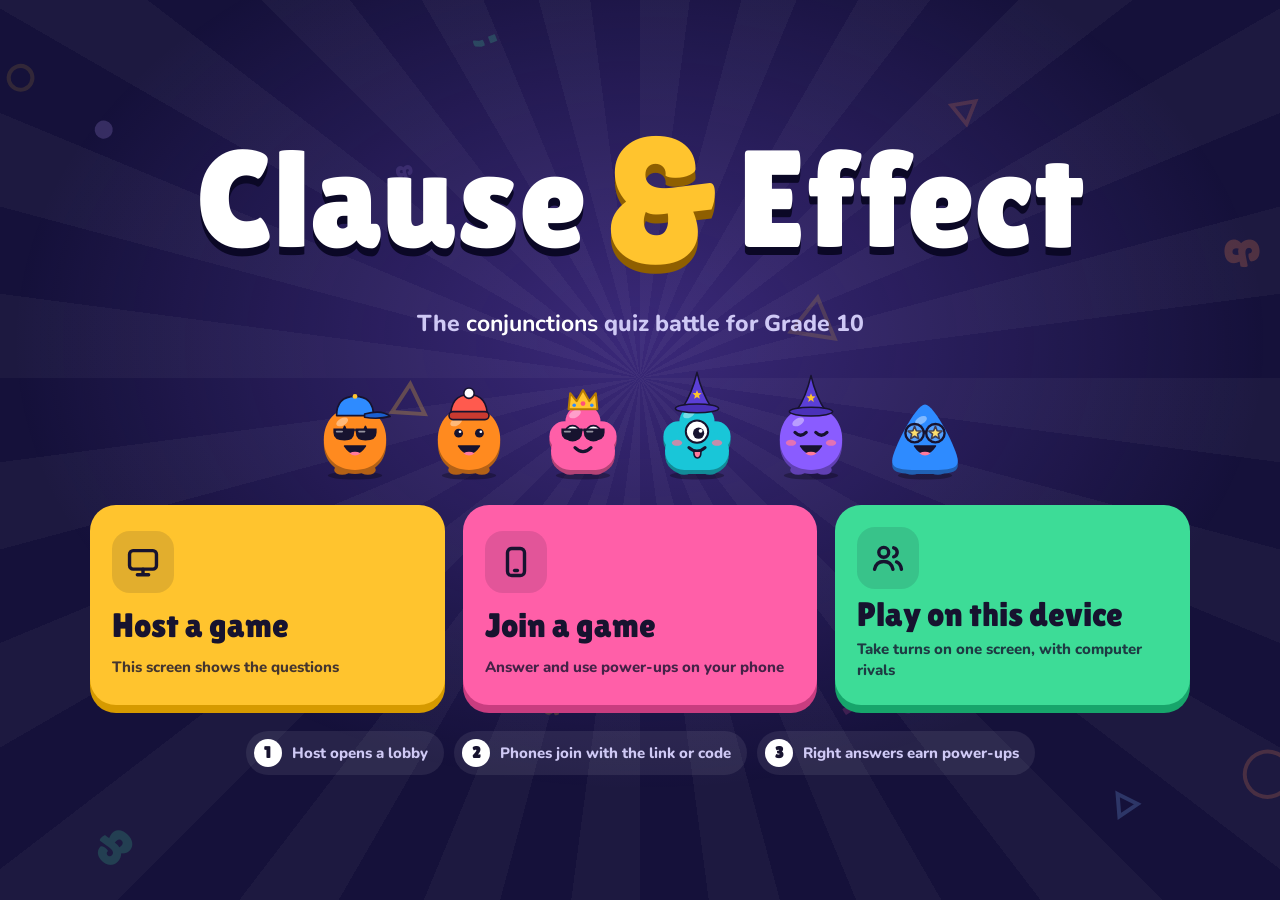
==== commit 98cf316a: "Right answers earn power-ups; installable app with per-game join links - Only players who answer cor" ====
--- a/index.html
+++ b/index.html
@@ -4,6 +4,14 @@
 <meta charset="utf-8">
 <meta name="viewport" content="width=device-width,initial-scale=1,viewport-fit=cover">
 <style>:root{padding-top:env(safe-area-inset-top,0px);padding-bottom:env(safe-area-inset-bottom,0px)}[hidden]{display:none!important}img{max-width:100%}</style>
+<link rel="manifest" href="manifest.webmanifest">
+<meta name="theme-color" content="#15113A">
+<link rel="icon" type="image/png" sizes="192x192" href="icons/icon-192.png">
+<link rel="apple-touch-icon" href="icons/apple-touch-icon.png">
+<meta name="mobile-web-app-capable" content="yes">
+<meta name="apple-mobile-web-app-capable" content="yes">
+<meta name="apple-mobile-web-app-title" content="Clause &amp; Effect">
+<meta name="apple-mobile-web-app-status-bar-style" content="black-translucent">
 <title>Clause &amp; Effect</title>
 <meta name="description" content="A live conjunctions quiz battle for Grade 10: host on a big screen, join from phones, build a character and grab power-ups.">
 <link rel="stylesheet" href="https://fonts.googleapis.com/css2?family=Lilita+One&amp;family=Nunito:ital,wght@0,600;0,700;0,800;0,900;1,700;1,800&amp;display=swap">
@@ -361,6 +369,20 @@
 .lines{width:100%;background:var(--stage-2);border-radius:18px;padding:12px 16px;display:flex;flex-direction:column;gap:6px}
 .lines div{display:flex;justify-content:space-between;gap:10px;font-weight:800;color:var(--muted)}
 .lines div b{color:#fff;font-variant-numeric:tabular-nums}
+.earn{margin:0;display:inline-flex;align-items:center;gap:8px;border-radius:14px;padding:8px 14px;font-weight:900;font-size:16px}
+.earn svg{width:22px;height:22px}
+.earn.yes{background:var(--mint);color:var(--ink)}
+.earn.no{background:rgba(255,255,255,.08);color:var(--muted)}
+.link-label{font-size:13px;letter-spacing:.14em;text-transform:uppercase;font-weight:900;color:rgba(23,19,47,.65)}
+.link-btns{display:flex;gap:8px;justify-content:center;flex-wrap:wrap}
+.join-how .copy{display:inline-flex;align-items:center;gap:6px}
+.join-how .copy svg{width:18px;height:18px}
+.install-slot{display:flex;flex-direction:column;align-items:center;gap:6px;color:var(--faint);font-weight:800;font-size:14px;min-height:0}
+.install-slot:empty{display:none}
+.install-btn{border:0;border-radius:14px;padding:10px 18px;min-height:46px;background:#fff;color:var(--ink);font-weight:900;font-size:16px;display:inline-flex;align-items:center;gap:8px;box-shadow:0 5px 0 rgba(0,0,0,.3)}
+.install-btn svg{width:20px;height:20px}
+.ios-tip{display:inline-flex;align-items:center;gap:8px;background:rgba(255,255,255,.08);border-radius:14px;padding:8px 14px;color:var(--muted)}
+.ios-tip svg{width:20px;height:20px;flex:none}
 .rankpill{background:#fff;color:var(--ink);border-radius:99px;padding:8px 18px;font-weight:900;font-size:18px}
 .cards{display:grid;gap:12px;width:100%}
 .pw-card{border:3px solid var(--pc);background:var(--stage-2);border-radius:22px;padding:14px;display:grid;grid-template-columns:auto minmax(0,1fr);gap:4px 14px;align-items:center;text-align:left;color:#fff;animation:flipin .5s ease-out both;box-shadow:0 6px 0 rgba(0,0,0,.25)}
@@ -548,6 +570,8 @@
   flame: I('<path d="M12 22c4 0 7-3 7-7 0-4.5-3.5-6.5-4.5-10.5-2 2-3 4-3 6.3-1.2-.8-2-2.2-2.2-3.8C6.7 9.4 5 11.8 5 15c0 4 3 7 7 7z" fill="currentColor" stroke="none"/>'),
   hand: I('<path d="M8 13V5.5a1.5 1.5 0 0 1 3 0V11M11 10.5V4a1.5 1.5 0 0 1 3 0v7M14 10.5V5.5a1.5 1.5 0 0 1 3 0V13c0 4.5-2.5 8-6.5 8S5 18 4.5 15.5L3.8 12a1.4 1.4 0 0 1 2.5-1L8 13"/>'),
   users: I('<circle cx="9" cy="8" r="3.5"/><path d="M2.5 20c.8-3.6 3.3-5.5 6.5-5.5s5.7 1.9 6.5 5.5"/><path d="M16 4.8a3.3 3.3 0 0 1 0 6.4M18 14.8c1.9.7 3 2.4 3.5 5.2"/>'),
+  share: I('<path d="M12 3v12M7.5 7.5L12 3l4.5 4.5"/><path d="M5 12v7a2 2 0 0 0 2 2h10a2 2 0 0 0 2-2v-7"/>'),
+  install: I('<path d="M12 3v12M7 10l5 5 5-5"/><path d="M4 17v2a2 2 0 0 0 2 2h12a2 2 0 0 0 2-2v-2"/>'),
   copy: I('<rect x="8" y="8" width="12" height="12" rx="2.5"/><path d="M16 8V6a2 2 0 0 0-2-2H6a2 2 0 0 0-2 2v8a2 2 0 0 0 2 2h2"/>'),
   bot: I('<rect x="4" y="8" width="16" height="12" rx="3"/><path d="M12 4v4M9 13h.01M15 13h.01M9.5 17h5"/>'),
 };
@@ -1169,9 +1193,9 @@
   afterBoard() {
     if (!this.settings.powers) { this.nextRound(); return; }
     const r = this.ranked();
-    r.forEach((p, i) => { p.draft = drawPowerups(r.length > 1 ? i / (r.length - 1) : 0); });
-    for (const p of r) if (p.bot) this.addToPack(p, pick(p.draft));
-    this.queue = this.humans().slice().sort((a, b) => this.rankOf(b) - this.rankOf(a));
+    r.forEach((p, i) => { p.draft = p.result && p.result.ok ? drawPowerups(r.length > 1 ? i / (r.length - 1) : 0) : null; });
+    for (const p of r) if (p.bot && p.draft) this.addToPack(p, pick(p.draft));
+    this.queue = this.humans().filter(p => p.draft).sort((a, b) => this.rankOf(b) - this.rankOf(a));
     this.nextDraft();
   },
   addToPack(p, id) { if (p.inv.length >= 3) p.inv.shift(); p.inv.push(id); p.lastPick = id; },
@@ -1283,10 +1307,14 @@
         <span class="gain ${g < 0 ? 'neg' : ''}">${g > 0 ? '+' + fmtN(g) : g < 0 ? fmtN(g) : ''}</span>
         <span class="sc" data-to="${p.score}" data-from="${Math.max(0, p.score - g)}">${fmtN(Math.max(0, p.score - g))}</span></li>`;
     }).join('');
-    const next = this.settings.powers ? 'Pick power-ups' : 'Next question';
-    const side = this.settings.powers
-      ? `<aside class="side-card"><h3>Up next: power-ups</h3><p>Each player picks one of three power-up cards. Players lower on the leaderboard get better cards.</p><div class="pw-mini">${Object.keys(POWERUPS).map(id => `<span style="--pc:${POWERUPS[id].color}" title="${esc(POWERUPS[id].name)}">${PW_ICON[id]}</span>`).join('')}</div></aside>`
-      : `<aside class="side-card"><h3>Up next</h3><p>Question ${this.qi + 2} of ${this.questions.length}</p></aside>`;
+    const earners = this.humans().filter(p => p.result && p.result.ok);
+    const next = this.settings.powers && earners.length ? 'Pick power-ups' : 'Next question';
+    const names = earners.map(p => `<b dir="auto">${esc(p.name)}</b>`).join(', ');
+    const side = !this.settings.powers
+      ? `<aside class="side-card"><h3>Up next</h3><p>Question ${this.qi + 2} of ${this.questions.length}</p></aside>`
+      : earners.length
+        ? `<aside class="side-card"><h3>Up next: power-ups</h3><p>Only right answers earn a pick. ${names} ${earners.length > 1 ? 'each choose' : 'chooses'} one of three cards.</p><div class="pw-mini">${Object.keys(POWERUPS).map(id => `<span style="--pc:${POWERUPS[id].color}" title="${esc(POWERUPS[id].name)}">${PW_ICON[id]}</span>`).join('')}</div></aside>`
+        : `<aside class="side-card"><h3>No power-ups this time</h3><p>Only players who answer correctly get to pick a power-up. Get the next one right!</p></aside>`;
     this.frame(`<main class="boardwrap"><section><h2 class="board-title">Leaderboard</h2><ol class="board">${rows}</ol>${r.length > 8 ? `<p class="score-line">+ ${r.length - 8} more</p>` : ''}</section>${side}</main>`,
       `<span class="hint"><kbd>Space</kbd> continue</span><span class="spacer"></span><button class="btn xl" data-act="g-after-board" data-primary>${next} ${ICON.next}</button>`);
     const els = $$('.sc[data-to]'), t0 = performance.now(), D = 1100;
@@ -1298,7 +1326,7 @@
     this.frame(`<main class="draft">
       <div class="who big">${avw(p.av, 'bob')}<div><b dir="auto">${esc(p.name)}</b><span>${ordinal(this.rankOf(p))} place · ${fmtN(p.score)} points</span></div></div>
       <h2 class="bigtitle">${multi ? `<span dir="auto">${esc(p.name)}</span>, pick a power-up` : 'Pick a power-up'}</h2>
-      <p class="sub">${full ? 'Your pack is full, so your oldest power-up will be swapped out.' : 'It goes into your pack. Use it on a later question, before you answer.'}</p>
+      <p class="sub">Right answer, so you earn a card! ${full ? 'Your pack is full, so your oldest power-up will be swapped out.' : 'Use it on a later question, before you answer.'}</p>
       <div class="cards three">${p.draft.map((id, i) => pwCard(id, `data-act="g-pick" data-i="${i}"`)).join('')}</div>
       ${p.inv.length ? `<p class="sub small">In your pack: ${p.inv.map(id => esc(POWERUPS[id].name)).join(', ')}</p>` : ''}
     </main>`, `<span class="hint">Click a card or press <kbd>1</kbd>–<kbd>3</kbd></span><span class="spacer"></span><button class="btn ghost" data-act="g-skip-pick">Skip</button>`);
@@ -1534,20 +1562,49 @@
     if (!ok && !bar && (Host.active || Player.active)) { bar = document.createElement('div'); bar.id = 'netbar'; bar.className = 'netbar'; bar.textContent = 'Connection lost. Reconnecting…'; document.body.appendChild(bar); }
     if (ok && bar && !Player.lostHost) bar.remove();
   },
-  joinHow() {
+  joinUrl(code) { return location.origin + location.pathname + '?join=' + code; },
+  canLink() { return /^https?:$/.test(location.protocol) && !/^(localhost|127\.0\.0\.1)$/.test(location.hostname); },
+  joinHow(code) {
     const k = Host.net ? Host.net.kind : 'online';
     if (k === 'local') return `<span><b>Test mode:</b> open this page in another tab of this browser, tap <b>Join a game</b> and type the code.</span>`;
-    if (/^https?:$/.test(location.protocol) && !/^(localhost|127\.0\.0\.1)$/.test(location.hostname)) {
-      const url = location.origin + location.pathname;
-      return `<span>On your phone, open</span><span class="url">${esc(url)}</span><button class="copy" data-act="copy-link">Copy link</button><span>then tap <b>Join a game</b>. Or scan:</span>`;
+    if (this.canLink()) {
+      const url = this.joinUrl(code);
+      return `<span class="link-label">Game link</span><span class="url" id="joinUrl">${esc(url)}</span>
+        <div class="link-btns"><button class="copy" data-act="copy-link">${ICON.copy} Copy link</button>${navigator.share ? `<button class="copy" data-act="share-link">${ICON.share} Share</button>` : ''}</div>
+        <span>Players open the link or scan the code:</span>`;
     }
     return `<span>On each phone, open this game (the website, or the game file in Chrome on Android), tap <b>Join a game</b> and type the code.</span>`;
   },
   init() {
     const j = (this.params.get('join') || '').toUpperCase();
-    if (/^[A-Z]{4}$/.test(j) && !this.inClaude) Player.start(j); else Game.init();
+    if (/^[A-Z]{4}$/.test(j) && !this.inClaude) Player.start(j);
+    else { Game.init(); if (!this.inClaude && this.params.has('host')) Host.setup(); else if (!this.inClaude && this.params.get('go') === 'join') Player.start(''); }
+    Install.init();
   },
 };
+
+/* ---------- installable game (web version only) ---------- */
+const Install = {
+  evt: null,
+  web() { return !App.inClaude && !!document.querySelector('link[rel="manifest"]') && location.protocol === 'https:'; },
+  standalone() { try { return matchMedia('(display-mode: standalone)').matches || matchMedia('(display-mode: fullscreen)').matches || navigator.standalone === true; } catch (e) { return false; } },
+  ios() { return /iPad|iPhone|iPod/.test(navigator.userAgent) || (navigator.platform === 'MacIntel' && navigator.maxTouchPoints > 1); },
+  init() {
+    if (!this.web()) return;
+    if ('serviceWorker' in navigator) navigator.serviceWorker.register('sw.js').catch(() => {});
+    addEventListener('beforeinstallprompt', e => { e.preventDefault(); this.evt = e; this.show(); });
+    addEventListener('appinstalled', () => { this.evt = null; this.show(); toast('Clause & Effect is installed. Open it from your home screen.', '#3DDC97', ICON.check); });
+    this.show();
+  },
+  show() {
+    const slot = $('#installSlot'); if (!slot) return;
+    if (!this.web() || this.standalone()) { slot.innerHTML = ''; return; }
+    if (this.evt) slot.innerHTML = `<button class="install-btn" data-act="install">${ICON.install} Install the game</button><span>Adds Clause &amp; Effect to your home screen like an app.</span>`;
+    else if (this.ios()) slot.innerHTML = `<span class="ios-tip">${ICON.share}<span>To install on iPhone: tap <b>Share</b>, then <b>Add to Home Screen</b>.</span></span>`;
+    else slot.innerHTML = '';
+  },
+};
+Actions['install'] = async () => { const e = Install.evt; if (!e) return; try { e.prompt(); await e.userChoice; } catch (err) {} Install.evt = null; Install.show(); };
 
 const Home = {
   render() {
@@ -1564,9 +1621,11 @@
         <button class="choice c-join" data-act="go-join"><span class="ci">${ICON.phone}</span><b>Join a game</b><small>Answer and use power-ups on your phone</small></button>` : ''}
         <button class="choice c-local" data-act="g-setup" ${online ? '' : 'data-primary'}><span class="ci">${ICON.users}</span><b>Play on this device</b><small>Take turns on one screen, with computer rivals</small></button>
       </div>
-      <ol class="how">${online ? '<li>Host opens a lobby</li><li>Phones join with the code</li><li>Answer fast and grab power-ups</li>' : '<li>Make your characters</li><li>Take turns answering</li><li>Grab power-ups and win</li>'}</ol>
+      <ol class="how">${online ? '<li>Host opens a lobby</li><li>Phones join with the link or code</li><li>Right answers earn power-ups</li>' : '<li>Make your characters</li><li>Take turns answering</li><li>Right answers earn power-ups</li>'}</ol>
       ${online ? '' : '<p class="sub small">Playing with phones works in the website version of this game.</p>'}
+      <div id="installSlot" class="install-slot"></div>
     </main>`;
+    Install.show();
   },
 };
 Actions['go-home'] = () => Game.home();
@@ -1600,6 +1659,15 @@
   /* ---- setup ---- */
   setup() {
     Player.stop(); Game.clear(); Game.phase = 'off'; this.active = true; this.phase = 'setup';
+    if (!this.loaded) {
+      this.loaded = true; const d = store.get('ce-host-settings');
+      if (d && typeof d === 'object') {
+        const t = this.settings;
+        if ([8, 12, 20, 40].includes(d.count)) t.count = d.count; if ([10, 20, 30].includes(d.time)) t.time = d.time;
+        if (Array.isArray(d.cats)) { const c = d.cats.filter(k => CATS[k]); if (c.length) t.cats = c; }
+        if (typeof d.powers === 'boolean') t.powers = d.powers; if (typeof d.sound === 'boolean') t.sound = d.sound;
+      }
+    }
     const s = this.settings, counts = k => QUESTIONS.filter(q => q.cat === k).length;
     const radio = (name, v, label, on) => `<label><input type="radio" name="${name}" value="${v}" ${on ? 'checked' : ''}><span>${label}</span></label>`;
     app.innerHTML = `
@@ -1625,6 +1693,7 @@
     if (!cats.length) { $('#setupErr').textContent = 'Pick at least one topic.'; return; }
     const val = n => { const el = $(`input[name="${n}"]:checked`, f); return el ? +el.value : null; };
     s.count = val('count') || 12; s.time = val('time') || 20; s.cats = cats; s.powers = $('#optPowers').checked; s.sound = $('#optSound').checked;
+    store.set('ce-host-settings', s);
     const b = $('#openBtn'); if (b) { b.disabled = true; b.textContent = 'Connecting to the game server\u2026'; }
     this.open().catch(err => {
       this.active = true; this.phase = 'setup';
@@ -1830,8 +1899,8 @@
     this.phase = 'board';
     if (this.settings.powers) {
       const r = this.ranked();
-      r.forEach((p, i) => { p.draft = drawPowerups(r.length > 1 ? i / (r.length - 1) : 0); p.picked = false; });
-      for (const p of r) if (p.bot) this.botT.push(setTimeout(() => this.onPick(p, { qi: this.qi, i: ri(3) }), rnd(900, 2800)));
+      r.forEach((p, i) => { p.picked = false; p.draft = p.result && p.result.ok ? drawPowerups(r.length > 1 ? i / (r.length - 1) : 0) : null; });
+      for (const p of r) if (p.bot && p.draft) this.botT.push(setTimeout(() => this.onPick(p, { qi: this.qi, i: ri(3) }), rnd(900, 2800)));
     }
     this.publish(); this.sendAllMe(); this.renderBoard();
   },
@@ -1915,7 +1984,7 @@
       <section class="join-card" aria-label="How to join">
         <p class="eyebrow">Game code</p>
         <div class="code-tiles" aria-label="Game code ${[...this.code].join(' ')}">${[...this.code].map((ch, i) => `<span style="--r:${i % 2 ? 3 : -3}deg">${ch}</span>`).join('')}</div>
-        <div class="join-how">${App.joinHow()}</div>
+        <div class="join-how">${App.joinHow(this.code)}</div>
         <div class="qr" id="qrBox" hidden></div>
       </section>
       <section class="lobby-players">
@@ -2021,8 +2090,10 @@
         <span class="gain ${g < 0 ? 'neg' : ''}">${g > 0 ? '+' + fmtN(g) : g < 0 ? fmtN(g) : ''}</span>
         <span class="sc" data-to="${p.score}" data-from="${Math.max(0, p.score - g)}">${fmtN(Math.max(0, p.score - g))}</span></li>`;
     }).join('');
-    const side = this.settings.powers ? `<aside class="side-card"><h3>Power-up draft</h3><p>Everyone is picking one power-up on their phone right now.</p><div class="meter"><i id="draftBar" style="width:0%"></i></div><p id="draftTxt">0 picked</p><div class="pw-mini" id="draftMini"></div></aside>`
-      : `<aside class="side-card"><h3>Next up</h3><p>Question ${this.qi + 2} of ${this.questions.length}</p></aside>`;
+    const earners = [...this.players.values()].filter(p => p.draft).length;
+    const side = !this.settings.powers ? `<aside class="side-card"><h3>Next up</h3><p>Question ${this.qi + 2} of ${this.questions.length}</p></aside>`
+      : earners ? `<aside class="side-card"><h3>Power-up draft</h3><p>Only right answers earn a pick. ${earners} player${earners > 1 ? 's are' : ' is'} choosing a power-up on their phone.</p><div class="meter"><i id="draftBar" style="width:0%"></i></div><p id="draftTxt">0 picked</p><div class="pw-mini" id="draftMini"></div></aside>`
+      : `<aside class="side-card"><h3>No power-ups this time</h3><p>Nobody got that one right. Only right answers earn a power-up pick.</p></aside>`;
     this.frame(`<main class="boardwrap"><section><h2 class="board-title">Leaderboard</h2><ol class="board">${rows}</ol>${r.length > 8 ? `<p class="score-line">+ ${r.length - 8} more players</p>` : ''}</section>${side}</main>`,
       `<span class="hint"><kbd>Space</kbd> next question</span><span class="spacer"></span><button class="btn xl" data-act="h-next">Next question ${ICON.next}</button>`);
     this.countUp(); this.updateDraft();
@@ -2070,7 +2141,12 @@
 Actions['h-sound'] = el => { Sound.ensure(); Sound.on = !Sound.on; Sound.music = Sound.on; Host.settings.sound = Sound.on; if (Sound.on && Host.phase !== 'podium') Music.start(); el.innerHTML = Sound.on ? ICON.soundOn : ICON.soundOff; el.setAttribute('aria-label', Sound.on ? 'Turn sound off' : 'Turn sound on'); };
 Actions['h-full'] = () => { try { if (document.fullscreenElement) document.exitFullscreen(); else { const p = document.documentElement.requestFullscreen && document.documentElement.requestFullscreen(); if (p && p.catch) p.catch(() => toast('Full screen isn’t available here.', '#7FB2FF')); } } catch (e) {} };
 Actions['h-end'] = el => { if (el.classList.contains('armed')) { Host.endGame(); return; } el.classList.add('armed'); el.setAttribute('aria-label', 'Tap again to end the game'); toast('Tap the red button again to end the game.', '#FF5566', ICON.stop); setTimeout(() => { el.classList.remove('armed'); el.setAttribute('aria-label', 'End the game now'); }, 3000); };
-Actions['copy-link'] = el => { const url = location.origin + location.pathname; const done = () => { el.textContent = 'Copied'; setTimeout(() => el.textContent = 'Copy link', 1600); }; try { navigator.clipboard.writeText(url).then(done, () => { const u = $('.join-how .url'); if (u) { const r = document.createRange(); r.selectNodeContents(u); const s = getSelection(); s.removeAllRanges(); s.addRange(r); } }); } catch (e) {} };
+Actions['copy-link'] = el => {
+  const url = App.joinUrl(Host.code), label = el.innerHTML;
+  const selectIt = () => { const u = $('#joinUrl'); if (u) { const r = document.createRange(); r.selectNodeContents(u); const s = getSelection(); s.removeAllRanges(); s.addRange(r); } };
+  try { navigator.clipboard.writeText(url).then(() => { el.innerHTML = `${ICON.check} Copied`; setTimeout(() => { el.innerHTML = label; }, 1600); }, selectIt); } catch (e) { selectIt(); }
+};
+Actions['share-link'] = () => { try { const p = navigator.share({ title: 'Clause & Effect', text: `Join my conjunctions quiz! Game code: ${Host.code}`, url: App.joinUrl(Host.code) }); if (p && p.catch) p.catch(() => {}); } catch (e) {} };
 
 /* =========================================================
    Player
@@ -2330,6 +2406,7 @@
       ${!r.ok ? `<p class="sub">The answer was <b style="color:#fff">${'ABCD'[s.correct]}: ${esc(s.opts[s.correct])}</b></p>` : ''}
       ${r.lines.length ? `<div class="lines">${r.lines.map(([a, b]) => `<div><span>${esc(a)}</span><b>${esc(b)}</b></div>`).join('')}</div>` : ''}
       <div style="display:flex;gap:10px;flex-wrap:wrap;justify-content:center"><span class="rankpill">${ordinal(m.rank)} of ${m.n}</span>${m.streak >= 2 ? `<span class="rankpill"><span class="flame" style="font-size:18px">${ICON.flame}${m.streak}</span> streak</span>` : ''}</div>
+      ${s.powers && !s.last ? `<p class="earn ${r.ok ? 'yes' : 'no'}">${r.ok ? `${PW_ICON.gift}You earned a power-up pick!` : 'Only right answers earn a power-up pick.'}</p>` : ''}
       <p class="sub" style="font-size:15px">${esc(s.why || '')}</p>
     </div></div>`;
   },
@@ -2338,8 +2415,9 @@
     const picked = m.picked || !!this.pendingPick;
     let body;
     if (!s.powers) body = `<h1 class="bigtitle">${ordinal(m.rank)} place</h1><p class="sub">Next question coming up. Watch the big screen.</p>`;
+    else if (!m.draft && m.result && !m.result.ok) body = `<h1 class="bigtitle">No power-up this time</h1><p class="sub">Only right answers earn a pick. Get the next one right!</p><p class="rankpill">${ordinal(m.rank)} of ${m.n}</p>`;
     else if (!m.draft) body = `<h1 class="bigtitle">Leaderboard time</h1><p class="sub">Watch the big screen.</p>`;
-    else if (!picked) body = `<h1 class="bigtitle">Pick a power-up</h1><p class="sub">${m.inv.length >= 3 ? 'Your pack is full, so your oldest power-up will be swapped out.' : 'It goes into your pack for the next questions.'}</p><div class="cards">${m.draft.map((id, i) => pwCard(id, `data-act="p-pick" data-i="${i}"`)).join('')}</div>`;
+    else if (!picked) body = `<h1 class="bigtitle">Pick a power-up</h1><p class="sub">Right answer, so you earn a card! ${m.inv.length >= 3 ? 'Your pack is full, so your oldest power-up will be swapped out.' : 'It goes into your pack for the next questions.'}</p><div class="cards">${m.draft.map((id, i) => pwCard(id, `data-act="p-pick" data-i="${i}"`)).join('')}</div>`;
     else { const id = m.lastPick || (this.pendingPick && m.draft[this.pendingPick.i]); body = `<h1 class="bigtitle">Added to your pack!</h1>${id ? `<div class="cards">${pwCard(id, '', 'div')}</div>` : ''}<p class="sub">You're ${ordinal(m.rank)} of ${m.n}. Next question soon…</p>`; }
     app.innerHTML = `<div class="pwrap">${this.ptop()}<div class="center">${body}</div>${s.powers ? this.packHTML(false) : ''}</div>`;
   },
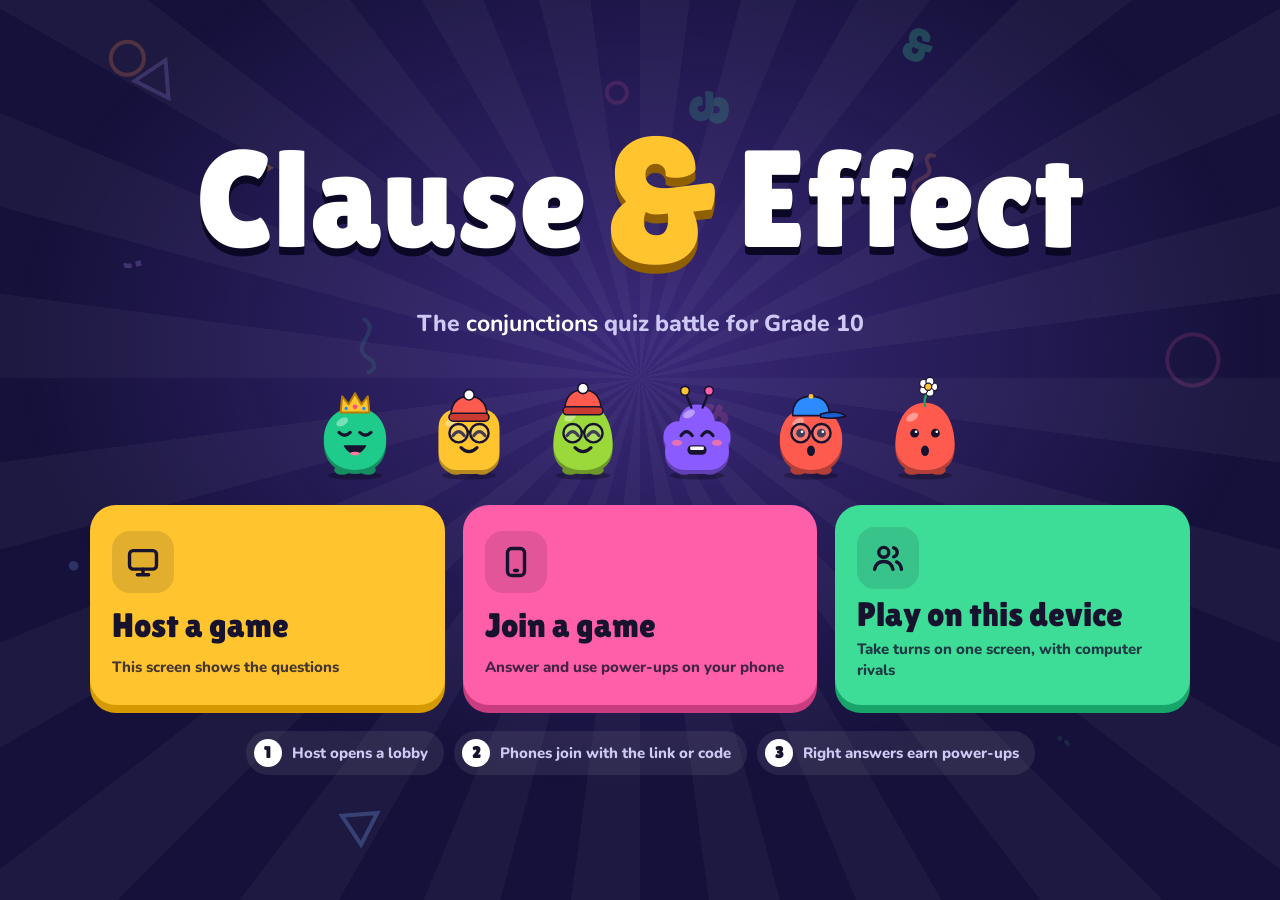
==== commit fe62900e: "Describe Glitch and Time Freeze correctly in phone games Co-Authored-By: Claude Opus 5.5 <noreply@an" ====
--- a/index.html
+++ b/index.html
@@ -667,7 +667,9 @@
   }
   return out;
 }
-const pwCard = (id, attrs = '', tag = 'button') => { const p = POWERUPS[id]; return `<${tag} class="pw-card" style="--pc:${p.color}" ${attrs}><span class="ico">${PW_ICON[id]}</span><span class="rar ${p.rarity}">${p.rarity}</span><b>${esc(p.name)}</b><small>${esc(p.desc)}</small></${tag}>`; };
+const ONLINE_DESC = { glitch: "Scramble everyone else's screen for 5 seconds.", freeze: 'Keep the full speed bonus, however long you take.' };
+const pwDesc = id => ((typeof Host !== 'undefined' && Host.active) || (typeof Player !== 'undefined' && Player.active)) && ONLINE_DESC[id] ? ONLINE_DESC[id] : POWERUPS[id].desc;
+const pwCard = (id, attrs = '', tag = 'button') => { const p = POWERUPS[id]; return `<${tag} class="pw-card" style="--pc:${p.color}" ${attrs}><span class="ico">${PW_ICON[id]}</span><span class="rar ${p.rarity}">${p.rarity}</span><b>${esc(p.name)}</b><small>${esc(pwDesc(id))}</small></${tag}>`; };
 
 /* ---------------- avatars ---------------- */
 const INK = '#17132F';
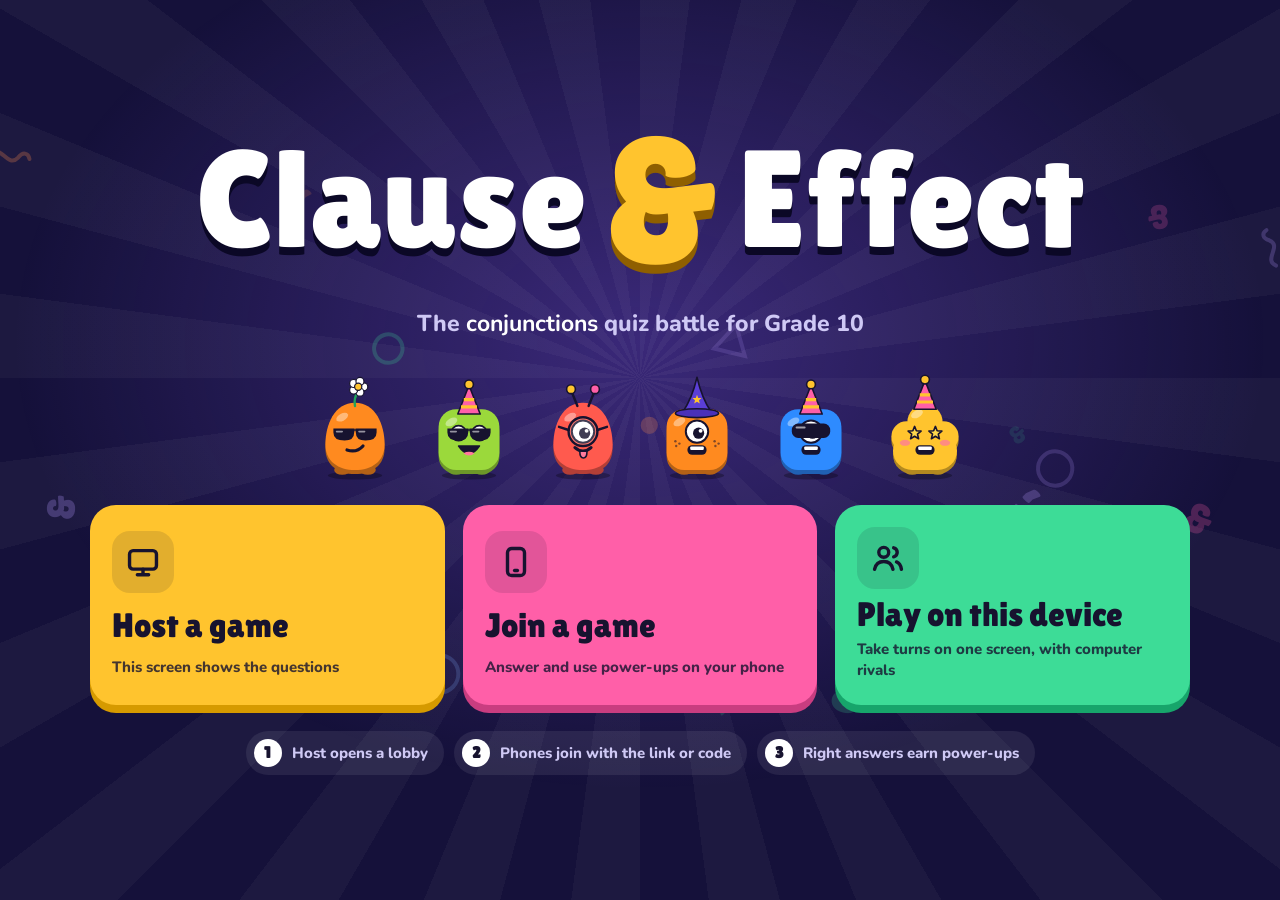
==== commit 9781d68f: "End-of-game mistake review and visible answer streaks - Each player's phone lists the questions they" ====
--- a/index.html
+++ b/index.html
@@ -383,6 +383,44 @@
 .install-btn svg{width:20px;height:20px}
 .ios-tip{display:inline-flex;align-items:center;gap:8px;background:rgba(255,255,255,.08);border-radius:14px;padding:8px 14px;color:var(--muted)}
 .ios-tip svg{width:20px;height:20px;flex:none}
+.streak-pill{display:inline-flex;align-items:center;gap:3px;border-radius:99px;padding:4px 10px;background:rgba(255,138,61,.18);color:#FFB27A;font-weight:900;font-size:16px;font-style:normal;flex:none;font-variant-numeric:tabular-nums}
+.streak-pill svg{width:16px;height:16px}
+.streak-pill.hot{background:#FF8A3D;color:var(--ink);animation:pulse 1.2s ease-in-out infinite}
+.nm-row{display:flex!important;flex-direction:row!important;align-items:center;gap:8px;min-width:0}
+.streak-banner{display:flex;align-items:center;gap:10px;background:#FF8A3D;color:var(--ink);border-radius:18px;padding:10px 16px;font-weight:800;font-size:17px;text-align:left;animation:pop .5s cubic-bezier(.3,1.6,.5,1) both}
+.streak-banner b{font-family:var(--font-display);font-weight:400;font-size:22px;margin-right:4px}
+.streak-banner svg{width:30px;height:30px;flex:none}
+.streak-banner.saved{background:#FFB27A}
+.streak-lost,.streak-start{display:flex;align-items:center;gap:8px;border-radius:14px;padding:8px 14px;font-weight:900;text-align:left}
+.streak-lost{background:rgba(255,85,102,.16);color:#FF9AA5}
+.streak-start{background:rgba(255,138,61,.12);color:#FFB27A}
+.streak-lost svg,.streak-start svg{width:20px;height:20px;flex:none}
+.streak-row{display:flex;flex-wrap:wrap;gap:8px;justify-content:center}
+.sk{display:inline-flex;align-items:center;gap:6px;border-radius:99px;padding:3px 14px 3px 3px;font-weight:800;background:#FF8A3D;color:var(--ink);animation:pop .4s ease-out both}
+.sk .avw{width:34px}
+.sk svg{width:18px;height:18px}
+.sk b{font-weight:900}
+.sk.off{background:rgba(255,255,255,.08);color:var(--muted)}
+.hq .sk{font-size:clamp(15px,1.5vw,19px);padding:4px 16px 4px 4px}
+.hq .sk .avw{width:clamp(34px,3vw,44px)}
+.hq .sk svg{width:22px;height:22px}
+.review{width:min(900px,100%);display:flex;flex-direction:column;gap:12px;text-align:left}
+.review h3{font-family:var(--font-display);font-weight:400;font-size:clamp(26px,3vw,36px);margin:0;text-align:center;line-height:1.1}
+.review > .sub{text-align:center}
+.rv{background:var(--stage-2);border:3px solid var(--line);border-radius:20px;padding:14px 16px;display:flex;flex-direction:column;gap:8px}
+.rv-q{margin:0;font-weight:900;font-size:18px;color:#fff;line-height:1.35}
+.rv-q .fill{color:var(--ink);background:var(--mint);border-radius:6px;padding:0 6px}
+.rv-a{display:flex;flex-wrap:wrap;gap:8px}
+.rv-a span{border-radius:10px;padding:4px 10px;font-weight:900;font-size:14px}
+.rv-yours{background:rgba(255,85,102,.18);color:#FF9AA5}
+.rv-right{background:rgba(34,209,133,.18);color:#6FE8B0}
+.rv-why{margin:0;color:var(--muted);font-weight:700;font-size:15px;line-height:1.45}
+.rv-why b{color:var(--sun)}
+.rv-meta{margin:0;font-size:13px;color:var(--faint);font-weight:800}
+.rv-who{display:flex;flex-wrap:wrap;gap:6px}
+.rv-who span{display:inline-flex;align-items:center;gap:6px;background:rgba(255,255,255,.06);border-radius:99px;padding:2px 12px 2px 2px;font-size:13px;font-weight:800;color:var(--muted)}
+.rv-who .avw{width:26px}
+.rv-who b{color:#fff}
 .rankpill{background:#fff;color:var(--ink);border-radius:99px;padding:8px 18px;font-weight:900;font-size:18px}
 .cards{display:grid;gap:12px;width:100%}
 .pw-card{border:3px solid var(--pc);background:var(--stage-2);border-radius:22px;padding:14px;display:grid;grid-template-columns:auto minmax(0,1fr);gap:4px 14px;align-items:center;text-align:left;color:#fff;animation:flipin .5s ease-out both;box-shadow:0 6px 0 rgba(0,0,0,.25)}
@@ -667,6 +705,32 @@
   }
   return out;
 }
+function streakNote(r, streak) {
+  if (r.ok && streak >= 2) { const b = r.lines.find(l => /^Streak/.test(l[0])); return `<div class="streak-banner">${ICON.flame}<span><b>${streakTitle(streak)}</b> ${streak} in a row${b ? ` \u00b7 streak bonus ${esc(b[1])}` : ''}</span></div>`; }
+  if (r.saved) return `<div class="streak-banner saved">${PW_ICON.saver}<span>Streak Saver kept your ${r.saved}-question streak!</span></div>`;
+  if (r.lost) return `<div class="streak-lost">${ICON.flame}<span>Streak lost. You had ${r.lost} in a row.</span></div>`;
+  if (r.ok) return `<div class="streak-start">${ICON.flame}<span>Streak started. Get the next one right to keep it going!</span></div>`;
+  return '';
+}
+function fillBlank(q, answer) {
+  const segs = q.split('___'); if (segs.length < 2) return null;
+  let parts = answer.split(' \u2026 ');
+  if (parts.length !== segs.length - 1) parts = segs.length === 2 ? [answer] : null;
+  if (!parts) return null;
+  return segs.map((seg, i) => esc(seg) + (i < parts.length ? `<b class="fill">${esc(parts[i])}</b>` : '')).join('');
+}
+const streakTitle = n => n >= 5 ? 'Unstoppable!' : n >= 3 ? 'On fire!' : 'Nice streak!';
+function streakRowHTML(list) {
+  const hot = list.filter(x => x.streak >= 2).sort((a, b) => b.streak - a.streak).slice(0, 8);
+  const lost = list.filter(x => x.lost >= 2).slice(0, 6);
+  if (!hot.length && !lost.length) return '';
+  return `<div class="streak-row">${hot.map(x => `<span class="sk">${avw(x.av)}<span dir="auto">${esc(x.name)}</span>${ICON.flame}<b>${x.streak} in a row</b></span>`).join('')}${lost.map(x => `<span class="sk off">${avw(x.av)}<span dir="auto">${esc(x.name)}</span><span>lost a ${x.lost}-question streak</span></span>`).join('')}</div>`;
+}
+function reviewCardHTML(item, extra = '') {
+  const filled = fillBlank(item.q, item.right);
+  const yours = 'yours' in item ? `<span class="rv-yours">${item.yours == null ? 'You didn\u2019t answer' : 'You said: ' + esc(item.yours)}</span>` : '';
+  return `<article class="rv"><p class="rv-q">${filled || fmtQ(item.q)}</p><div class="rv-a">${yours}<span class="rv-right">Correct: ${esc(item.right)}</span></div><p class="rv-why"><b>Why?</b> ${esc(item.why)}</p>${extra}</article>`;
+}
 const ONLINE_DESC = { glitch: "Scramble everyone else's screen for 5 seconds.", freeze: 'Keep the full speed bonus, however long you take.' };
 const pwDesc = id => ((typeof Host !== 'undefined' && Host.active) || (typeof Player !== 'undefined' && Player.active)) && ONLINE_DESC[id] ? ONLINE_DESC[id] : POWERUPS[id].desc;
 const pwCard = (id, attrs = '', tag = 'button') => { const p = POWERUPS[id]; return `<${tag} class="pw-card" style="--pc:${p.color}" ${attrs}><span class="ico">${PW_ICON[id]}</span><span class="rar ${p.rarity}">${p.rarity}</span><b>${esc(p.name)}</b><small>${esc(pwDesc(id))}</small></${tag}>`; };
@@ -804,6 +868,7 @@
       power: () => { this.tone(300, t, 0.3, 'square', 0.06, 4); this.tone(900, t + 0.2, 0.15, 'triangle', 0.08); },
       glitch: () => { for (let i = 0; i < 6; i++) this.tone(100 + Math.random() * 900, t + i * 0.05, 0.05, 'sawtooth', 0.05); },
       drum: () => { for (let i = 0; i < 18; i++) this.noise(t + i * 0.07, 0.06, 0.04 + i * 0.004, 300); },
+      streak: () => { [659, 784, 988, 1319].forEach((f, i) => this.tone(f, t + i * 0.06, 0.14, 'triangle', 0.09)); this.noise(t + 0.24, 0.25, 0.03, 6000); },
       fanfare: () => { [[523, 0], [659, 0.12], [784, 0.24], [1047, 0.36], [784, 0.56], [1047, 0.68]].forEach(([f, d]) => { this.tone(f, t + d, 0.22, 'square', 0.08); this.tone(f / 2, t + d, 0.22, 'triangle', 0.08); }); },
     };
     (S[name] || (() => {}))();
@@ -1046,7 +1111,7 @@
     Music.bpm = 116; Music.start(); keepAwake(); Sound.play('go');
     this.nextRound();
   },
-  newPlayer(id, name, av, bot) { return { id, name, av, bot, skill: 0.6, score: 0, streak: 0, best: 0, correct: 0, inv: [], used: null, hide: [], ans: null, result: null }; },
+  newPlayer(id, name, av, bot) { return { id, name, av, bot, skill: 0.6, score: 0, streak: 0, best: 0, correct: 0, inv: [], used: null, hide: [], ans: null, result: null, hist: [] }; },
   humans() { return this.players.filter(p => !p.bot); },
   ranked() { return this.players.slice().sort((a, b) => b.score - a.score || a.name.localeCompare(b.name)); },
   rankOf(p) { return this.ranked().indexOf(p) + 1; },
@@ -1166,7 +1231,7 @@
     this.prevRank = new Map(this.ranked().map((p, i) => [p.id, i + 1]));
     let right = 0;
     for (const p of this.players) {
-      const a = p.ans, pw = p.used, ok = !!(a && a.final && a.correct), lines = []; let gained = 0;
+      const a = p.ans, pw = p.used, ok = !!(a && a.final && a.correct), lines = []; let gained = 0, saved = 0, lost = 0;
       if (ok) {
         const streak = p.streak + 1, speed = pw === 'freeze' ? 500 : Math.round(500 * clamp(1 - a.ms / limit, 0, 1)), sb = Math.min(streak - 1, 5) * 60;
         lines.push(['Correct answer', '+500'], [pw === 'freeze' ? 'Speed bonus (frozen)' : 'Speed bonus', '+' + speed]); if (sb) lines.push(['Streak ×' + streak, '+' + sb]);
@@ -1178,15 +1243,17 @@
         gained = Math.round((500 + speed + sb) * mult); p.streak = streak; p.best = Math.max(p.best, streak); p.correct++; right++;
       } else {
         if (pw === 'jeopardy') { gained = -Math.min(500, p.score); lines.push(['Double Jeopardy', String(gained)]); }
-        if (pw === 'saver' && p.streak > 0) lines.push(['Streak saved', '×' + p.streak]); else if (pw !== 'saver') p.streak = 0;
+        if (pw === 'saver' && p.streak > 0) { lines.push(['Streak saved', '×' + p.streak]); saved = p.streak; } else { if (p.streak >= 2) lost = p.streak; p.streak = 0; }
       }
       p.score = Math.max(0, p.score + gained);
-      p.result = { ok, gained, lines, choice: a && a.final ? a.choice : null, none: !(a && a.final), pw };
+      p.result = { ok, gained, lines, choice: a && a.final ? a.choice : null, none: !(a && a.final), pw, streak: p.streak, saved, lost };
+      (p.hist || (p.hist = [])).push({ qi: this.qi, choice: a && a.final ? a.choice : null, ok });
     }
     this.qStats[this.qi] = { text: q.q, pct: this.players.length ? right / this.players.length : 0, right, total: this.players.length };
     this.qPlayed++; Music.bpm = 104;
     this.renderReveal(); Sound.play('reveal');
     const hs = this.humans(); if (hs.length === 1) this.later(() => Sound.play(hs[0].result.ok ? 'correct' : 'wrong'), 350);
+    if (hs.some(p => p.result.ok && p.streak >= 3)) this.later(() => Sound.play('streak'), 800);
   },
   afterReveal() {
     if (this.qi >= this.questions.length - 1) { this.podium(); return; }
@@ -1269,7 +1336,7 @@
     const active = p.used ? `<div class="active-pw" style="--pc:${POWERUPS[p.used].color}">${PW_ICON[p.used]}<span>${esc(POWERUPS[p.used].name)} is on${p.used === 'freeze' ? ': your timer is stopped' : ''}</span></div>` : '';
     this.frame(`<main class="hq turn ${frozen ? 'frozen' : ''}">
       <div class="turn-head">
-        <div class="who">${avw(p.av)}<div><b dir="auto">${esc(p.name)}</b><span>${this.order.length > 1 ? 'your turn' : `question ${this.qi + 1} of ${this.questions.length}`}</span></div></div>
+        <div class="who">${avw(p.av)}<div><span class="nm-row"><b dir="auto">${esc(p.name)}</b>${p.streak >= 1 ? `<i class="streak-pill ${p.streak >= 3 ? 'hot' : ''}" aria-label="Streak: ${p.streak} in a row">${ICON.flame}${p.streak}</i>` : ''}</span><span>${this.order.length > 1 ? 'your turn' : `question ${this.qi + 1} of ${this.questions.length}`}</span></div></div>
         <div class="ring ${frozen ? 'frozen' : ''}" id="ring"><svg viewBox="0 0 100 100" aria-hidden="true"><circle class="trk" cx="50" cy="50" r="44"/><circle class="arc" id="arc" cx="50" cy="50" r="44" stroke-dasharray="276.5" stroke-dashoffset="${(276.5 * (1 - rem / T)).toFixed(1)}" transform="rotate(-90 50 50)"/></svg><span id="ringNum">${Math.ceil(rem / 1000)}</span></div>
         <div class="who-score"><b>${fmtN(p.score)}</b><span>points</span></div>
       </div>
@@ -1296,6 +1363,7 @@
       <div class="tiles ${q.o.some(o => o.length > 26) ? 'long' : ''}">${tiles}</div>
       <div class="why"><span class="wi">${ICON.bulb}</span><span><b>Why?</b> ${esc(q.why)}</span></div>
       <div class="res-list">${res}</div>
+      ${streakRowHTML(this.players.map(p => ({ name: p.name, av: p.av, streak: p.result && p.result.ok ? p.streak : 0, lost: p.result ? p.result.lost : 0 })))}
     </main>`, `<span class="hint"><kbd>Space</kbd> continue</span><span class="spacer"></span>
       <button class="btn xl" data-act="g-after-reveal" data-primary>${last ? 'Final results' : 'Leaderboard'} ${ICON.next}</button>`);
   },
@@ -1333,6 +1401,14 @@
       ${p.inv.length ? `<p class="sub small">In your pack: ${p.inv.map(id => esc(POWERUPS[id].name)).join(', ')}</p>` : ''}
     </main>`, `<span class="hint">Click a card or press <kbd>1</kbd>–<kbd>3</kbd></span><span class="spacer"></span><button class="btn ghost" data-act="g-skip-pick">Skip</button>`);
   },
+  reviewSection() {
+    const hs = this.humans();
+    if (!this.qPlayed || !hs.length) return '';
+    const rows = this.questions.map((q, qi) => ({ q, qi, miss: hs.filter(p => p.hist.some(h => h.qi === qi && !h.ok)) })).filter(x => x.miss.length).sort((a, b) => b.miss.length - a.miss.length);
+    if (!rows.length) return `<section class="review"><h3>Perfect game!</h3><p class="sub">Nobody got a question wrong.</p></section>`;
+    const who = x => `<div class="rv-who">${x.miss.map(p => { const h = p.hist.find(y => y.qi === x.qi); return `<span>${avw(p.av)}<b dir="auto">${esc(p.name)}</b>${h.choice != null ? ' said ' + esc(x.q.o[h.choice]) : ' didn\u2019t answer'}</span>`; }).join('')}</div>`;
+    return `<section class="review"><h3>Review the mistakes</h3><p class="sub">Every question someone got wrong, with the right answer and why.</p>${rows.map(x => reviewCardHTML({ q: x.q.q, right: x.q.o[x.q.a], why: x.q.why }, who(x))).join('')}</section>`;
+  },
   renderPodium() {
     const r = this.ranked(), top = [r[1], r[0], r[2]];
     const crown = `<svg class="crown" viewBox="0 0 64 40" aria-hidden="true"><path d="M4 36L8 6L22 22L32 2L42 22L56 6L60 36Z" fill="#FFC42E" stroke="#8F5F00" stroke-width="3" stroke-linejoin="round"/><circle cx="32" cy="26" r="4" fill="#FF4F7A"/></svg>`;
@@ -1346,6 +1422,7 @@
       <div class="podium">${pod(top[0], 2)}${pod(top[1], 1)}${pod(top[2], 3)}</div>
       ${r.length > 3 ? `<div class="rest">${r.slice(3).map((p, i) => `<span>${i + 4}. <b dir="auto">${esc(p.name)}</b> ${fmtN(p.score)}</span>`).join('')}</div>` : ''}
       <div class="stats">${stats}${hardest ? `<div class="stat"><b>${Math.round(hardest.pct * 100)}%</b><span>got the toughest one right: “${esc(hardest.text.replace(/___/g, '…'))}”</span></div>` : ''}</div>
+      ${this.reviewSection()}
     </main>`, `<button class="btn ghost" data-act="g-setup">Change players</button><span class="spacer"></span><button class="btn xl" data-act="g-again" data-primary>${ICON.play} Play again</button>`);
     Sound.play('drum');
     const show = (id, d) => this.later(() => { const el = $('#pod' + id); if (el) el.classList.add('show'); }, d);
@@ -1746,8 +1823,10 @@
       result: ['reveal', 'board', 'podium'].includes(this.phase) ? p.result : null,
       draft: this.phase === 'board' ? p.draft : null, picked: p.picked, lastPick: p.lastPick || null,
       stats: this.phase === 'podium' ? { correct: p.correct, total: this.qPlayed, best: p.best } : null,
+      review: this.phase === 'podium' ? this.reviewFor(p) : null,
     };
   },
+  reviewFor(p) { return (p.hist || []).filter(h => !h.ok).map(h => { const q = this.questions[h.qi]; return { q: q.q, right: q.o[q.a], yours: h.choice != null ? q.o[h.choice] : null, why: q.why }; }); },
   sendMe(p) { if (!p.bot && this.net) this.net.priv(p.pid, this.personal(p)); },
   sendAllMe() { for (const p of this.players.values()) this.sendMe(p); },
 
@@ -1844,7 +1923,7 @@
     if (!this.players.size) return;
     const pool = QUESTIONS.filter(q => this.settings.cats.includes(q.cat));
     this.questions = shuffle(pool).slice(0, this.settings.count).map(q => { const order = shuffle([0, 1, 2, 3]); return { ...q, o: order.map(i => q.o[i]), a: order.indexOf(q.a) }; });
-    for (const p of this.players.values()) Object.assign(p, { score: 0, streak: 0, best: 0, correct: 0, inv: [], hide: [], result: null, draft: null, picked: false, lastPick: null });
+    for (const p of this.players.values()) Object.assign(p, { score: 0, streak: 0, best: 0, correct: 0, inv: [], hide: [], result: null, draft: null, picked: false, lastPick: null, hist: [] });
     this.qStats = []; this.qPlayed = 0; this.prevRank = new Map();
     Sound.play('go'); this.startQuestion(0);
   },
@@ -1872,7 +1951,7 @@
     let right = 0, total = 0;
     for (const p of this.players.values()) {
       const a = this.answers.get(p.pid), pw = this.used.get(p.pid) || null, ok = !!(a && a.final && a.correct);
-      const lines = []; let gained = 0;
+      const lines = []; let gained = 0, saved = 0, lost = 0;
       if (ok) {
         const streak = p.streak + 1, speed = pw === 'freeze' ? 500 : Math.round(500 * clamp(1 - a.ms / limit, 0, 1)), sb = Math.min(streak - 1, 5) * 60;
         lines.push(['Correct answer', '+500']); lines.push([pw === 'freeze' ? 'Speed bonus (frozen)' : 'Speed bonus', '+' + speed]); if (sb) lines.push(['Streak ×' + streak, '+' + sb]);
@@ -1884,10 +1963,11 @@
         gained = Math.round((500 + speed + sb) * mult); p.streak = streak; p.best = Math.max(p.best, streak); p.correct++;
       } else {
         if (pw === 'jeopardy') { gained = -Math.min(500, p.score); lines.push(['Double Jeopardy', String(gained)]); }
-        if (pw === 'saver' && p.streak > 0) lines.push(['Streak saved', '×' + p.streak]); else if (pw !== 'saver') p.streak = 0;
+        if (pw === 'saver' && p.streak > 0) { lines.push(['Streak saved', '×' + p.streak]); saved = p.streak; } else { if (p.streak >= 2) lost = p.streak; p.streak = 0; }
       }
       p.score = Math.max(0, p.score + gained);
-      p.result = { ok, gained, lines, choice: a && a.final ? a.choice : null, none: !(a && a.final), pw };
+      p.result = { ok, gained, lines, choice: a && a.final ? a.choice : null, none: !(a && a.final), pw, streak: p.streak, saved, lost };
+      (p.hist || (p.hist = [])).push({ qi: this.qi, choice: a && a.final ? a.choice : null, ok });
       if (this.isActive(p) || (a && a.final)) { total++; if (ok) right++; }
     }
     this.qStats[this.qi] = { text: q.q, pct: total ? right / total : 0, right, total };
@@ -1933,7 +2013,7 @@
   endGame() { if (this.qPlayed) this.podium(); else this.backToLobby(); },
   backToLobby() {
     this.clearTimers(); this.phase = 'lobby'; this.qi = -1; this.questions = [];
-    for (const p of this.players.values()) Object.assign(p, { score: 0, streak: 0, best: 0, correct: 0, inv: [], hide: [], result: null, draft: null, picked: false, lastPick: null });
+    for (const p of this.players.values()) Object.assign(p, { score: 0, streak: 0, best: 0, correct: 0, inv: [], hide: [], result: null, draft: null, picked: false, lastPick: null, hist: [] });
     this.publish(); this.sendAllMe(); this.renderLobby(); Music.bpm = 104; Music.start();
   },
   kick(pid) { const p = this.players.get(pid); if (!p) return; if (!p.bot) this.net.priv(pid, { t: 'kicked' }); this.players.delete(pid); this.renderPlayers(); this.publishSoon(); },
@@ -2079,6 +2159,7 @@
       ${this.tilesHTML(q, true)}
       <div class="why"><span class="wi">${ICON.bulb}</span><span><b>Why?</b> ${esc(q.why)}</span></div>
       <p class="score-line"><b>${st.right}</b> of ${st.total} got it right</p>
+      ${streakRowHTML([...this.players.values()].map(p => ({ name: p.name, av: p.av, streak: p.result && p.result.ok ? p.streak : 0, lost: p.result ? p.result.lost : 0 })))}
     </main>`, `<span class="hint"><kbd>Space</kbd> continue</span><span class="spacer"></span>
       <button class="btn xl" data-act="h-next">${last ? 'Final results' : 'Leaderboard'} ${ICON.next}</button>`);
   },
@@ -2112,6 +2193,16 @@
     $('#draftTxt').textContent = `${done.length} of ${all.length} picked`;
     $('#draftMini').innerHTML = done.slice(-12).map(p => `<span style="--pc:${POWERUPS[p.lastPick].color}" title="${esc(POWERUPS[p.lastPick].name)}">${PW_ICON[p.lastPick]}</span>`).join('');
   },
+  reviewSection() {
+    const all = [...this.players.values()], humans = all.filter(p => !p.bot), ppl = humans.length ? humans : all;
+    const rows = this.questions.map((q, qi) => {
+      const seen = ppl.filter(p => (p.hist || []).some(h => h.qi === qi)), miss = seen.filter(p => (p.hist || []).some(h => h.qi === qi && !h.ok));
+      return { q, miss: miss.length, total: seen.length };
+    }).filter(x => x.miss > 0).sort((a, b) => b.miss - a.miss);
+    if (!this.qPlayed) return '';
+    if (!rows.length) return `<section class="review"><h3>Perfect game!</h3><p class="sub">Nobody got a question wrong.</p></section>`;
+    return `<section class="review"><h3>Questions to review</h3><p class="sub">Every question someone got wrong, most missed first.</p>${rows.map(x => reviewCardHTML({ q: x.q.q, right: x.q.o[x.q.a], why: x.q.why }, `<p class="rv-meta">Missed by ${x.miss} of ${x.total}</p>`)).join('')}</section>`;
+  },
   renderPodium() {
     const r = this.ranked(), top = [r[1], r[0], r[2]];
     const crown = `<svg class="crown" viewBox="0 0 64 40" aria-hidden="true"><path d="M4 36L8 6L22 22L32 2L42 22L56 6L60 36Z" fill="#FFC42E" stroke="#8F5F00" stroke-width="3" stroke-linejoin="round"/><circle cx="32" cy="26" r="4" fill="#FF4F7A"/></svg>`;
@@ -2123,6 +2214,7 @@
       <div class="podium">${pod(top[0], 2)}${pod(top[1], 1)}${pod(top[2], 3)}</div>
       ${r.length > 3 ? `<div class="rest">${r.slice(3, 20).map((p, i) => `<span>${i + 4}. <b dir="auto">${esc(p.name)}</b> ${fmtN(p.score)}</span>`).join('')}</div>` : ''}
       <div class="stats"><div class="stat"><b>${Math.round(acc * 100)}%</b><span>class accuracy</span></div><div class="stat"><b>${this.qPlayed}</b><span>questions played</span></div>${hardest ? `<div class="stat"><b>${Math.round(hardest.pct * 100)}%</b><span>on the toughest: “${esc(hardest.text.replace(/___/g, '…'))}”</span></div>` : ''}</div>
+      ${this.reviewSection()}
     </main>`, `<button class="btn ghost" data-act="h-new">New game</button><span class="spacer"></span><button class="btn xl" data-act="h-again">${ICON.play} Play again</button>`);
     Sound.play('drum');
     const show = (id, d) => this.podT.push(setTimeout(() => { const el = $('#pod' + id); if (el) el.classList.add('show'); }, d));
@@ -2286,7 +2378,7 @@
     }
     if (this.pendingUse && (m.used || m.qi !== this.pendingUse.qi)) this.pendingUse = null;
     if (this.pendingPick && (m.picked || m.qi !== this.pendingPick.qi)) this.pendingPick = null;
-    if (prev && prev.result == null && m.result) { Sound.play(m.result.ok ? 'correct' : 'wrong'); vibrate(m.result.ok ? 60 : [80, 60, 80]); }
+    if (prev && prev.result == null && m.result) { Sound.play(m.result.ok ? 'correct' : 'wrong'); vibrate(m.result.ok ? 60 : [80, 60, 80]); if (m.result.ok && m.streak >= 3) setTimeout(() => Sound.play('streak'), 380); }
     this.name = m.name; this.av = m.av;
     this.update();
   },
@@ -2318,7 +2410,8 @@
   partial() { const p = $('#ptsNum'); if (p) p.textContent = fmtN(this.me.score); const n = $('#lobbyN'); if (n) n.textContent = this.pub.n; },
   ptop() {
     const m = this.me;
-    return `<div class="ptop"><span class="me">${avw(m.av)}<b dir="auto">${esc(m.name)}</b></span><span class="pts" id="ptsNum" aria-label="Your score">${fmtN(m.score)}</span>
+    const sk = m.streak >= 1 ? `<span class="streak-pill ${m.streak >= 3 ? 'hot' : ''}" aria-label="Streak: ${m.streak} in a row">${ICON.flame}${m.streak}</span>` : '';
+    return `<div class="ptop"><span class="me">${avw(m.av)}<b dir="auto">${esc(m.name)}</b></span>${sk}<span class="pts" id="ptsNum" aria-label="Your score">${fmtN(m.score)}</span>
       <button class="icon-btn" data-act="p-sound" aria-label="${Sound.on ? 'Turn sound off' : 'Turn sound on'}">${Sound.on ? ICON.soundOn : ICON.soundOff}</button></div>`;
   },
   renderPhase() {
@@ -2407,7 +2500,8 @@
       <div class="gainbig" style="color:${r.gained > 0 ? 'var(--good)' : r.gained < 0 ? 'var(--bad)' : 'var(--muted)'}">${r.gained > 0 ? '+' : ''}${fmtN(r.gained)}</div>
       ${!r.ok ? `<p class="sub">The answer was <b style="color:#fff">${'ABCD'[s.correct]}: ${esc(s.opts[s.correct])}</b></p>` : ''}
       ${r.lines.length ? `<div class="lines">${r.lines.map(([a, b]) => `<div><span>${esc(a)}</span><b>${esc(b)}</b></div>`).join('')}</div>` : ''}
-      <div style="display:flex;gap:10px;flex-wrap:wrap;justify-content:center"><span class="rankpill">${ordinal(m.rank)} of ${m.n}</span>${m.streak >= 2 ? `<span class="rankpill"><span class="flame" style="font-size:18px">${ICON.flame}${m.streak}</span> streak</span>` : ''}</div>
+      ${streakNote(r, m.streak)}
+      <span class="rankpill">${ordinal(m.rank)} of ${m.n}</span>
       ${s.powers && !s.last ? `<p class="earn ${r.ok ? 'yes' : 'no'}">${r.ok ? `${PW_ICON.gift}You earned a power-up pick!` : 'Only right answers earn a power-up pick.'}</p>` : ''}
       <p class="sub" style="font-size:15px">${esc(s.why || '')}</p>
     </div></div>`;
@@ -2433,6 +2527,7 @@
       <h1 class="bigtitle">${title}</h1>
       <p class="sub">You finished ${ordinal(m.rank)} of ${m.n} with <b style="color:#fff">${fmtN(m.score)}</b> points.</p>
       <div class="lines"><div><span>Correct answers</span><b>${st.correct} of ${st.total}</b></div><div><span>Best streak</span><b>${st.best}</b></div></div>
+      ${m.review ? (m.review.length ? `<section class="review"><h3>Review your mistakes</h3><p class="sub">Here is what to remember for next time.</p>${m.review.map(it => reviewCardHTML(it)).join('')}</section>` : `<p class="earn yes">${ICON.check}Perfect game: no mistakes to review!</p>`) : ''}
       <p class="sub">Stay here. If the host starts another round, you're already in.</p>
     </div></div>`;
     if (m.rank <= 3) Confetti.burst(120);
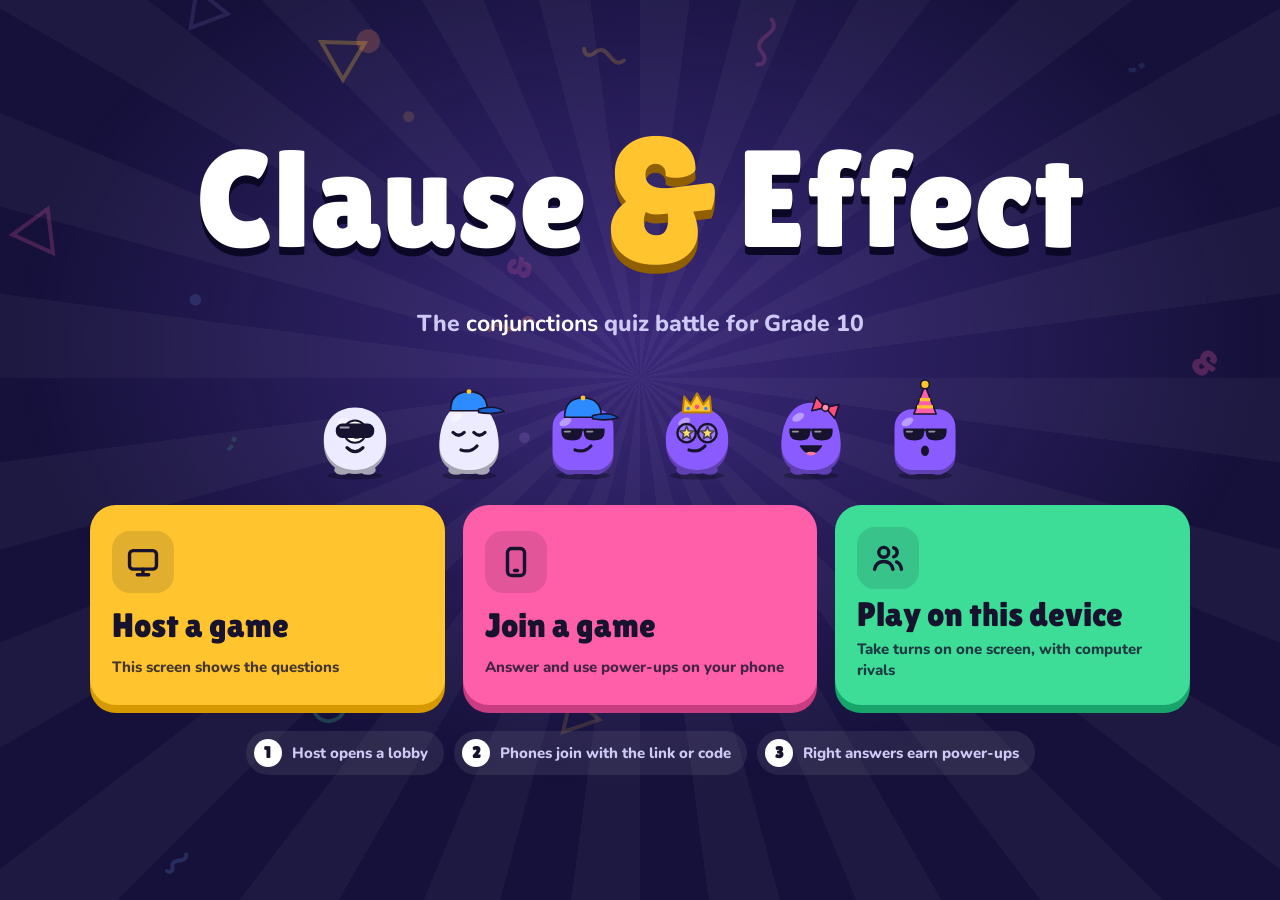
==== commit 892e375a: "Review screen after every game, stable join link, always-fresh updates - Podium now leads to a full " ====
--- a/index.html
+++ b/index.html
@@ -404,6 +404,28 @@
 .hq .sk{font-size:clamp(15px,1.5vw,19px);padding:4px 16px 4px 4px}
 .hq .sk .avw{width:clamp(34px,3vw,44px)}
 .hq .sk svg{width:22px;height:22px}
+.review-cta{border:0;background:var(--sun);color:var(--ink);border-radius:20px;padding:14px 20px;display:flex;align-items:center;gap:14px;text-align:left;box-shadow:0 7px 0 var(--sun-deep);width:min(760px,100%);animation:pulse 1.8s ease-in-out infinite}
+.review-cta:active{transform:translateY(4px);box-shadow:0 3px 0 var(--sun-deep)}
+.review-cta svg{width:30px;height:30px;flex:none}
+.review-cta span{flex:1;display:flex;flex-direction:column;font-weight:800;font-size:15px}
+.review-cta b{font-family:var(--font-display);font-weight:400;font-size:clamp(22px,2.4vw,30px);line-height:1.1}
+.review-screen{flex:1;display:flex;flex-direction:column;align-items:center;padding-top:6px}
+.review-screen .review{width:min(1320px,100%)}
+.review-screen .review h3{font-size:clamp(36px,4.6vw,60px)}
+.review-screen .rv-list{display:grid;grid-template-columns:repeat(2,minmax(0,1fr));gap:14px}
+.review-screen .rv-q{font-size:clamp(18px,1.7vw,24px)}
+.review-screen .rv-why{font-size:clamp(15px,1.3vw,18px)}
+.rv-list{display:flex;flex-direction:column;gap:12px}
+.review-screen .rv-list{display:grid}
+.final-head{display:flex;align-items:center;gap:14px;background:var(--stage-2);border:3px solid var(--line);border-radius:22px;padding:12px 14px}
+.final-head .sub{margin:4px 0 0;text-align:left;font-size:15px}
+.medal.sm{width:64px;font-size:32px;flex:none;box-shadow:0 5px 0 rgba(0,0,0,.3)}
+.bigtitle.sm{font-size:clamp(26px,7vw,34px);text-align:left}
+.dots{display:flex;gap:10px;justify-content:center}
+.dots i{width:14px;height:14px;border-radius:50%;background:var(--sun);animation:bob 1s ease-in-out infinite}
+.dots i:nth-child(2){animation-delay:.15s}.dots i:nth-child(3){animation-delay:.3s}
+.room-note{margin:0;font-size:14px;font-weight:800;color:rgba(23,19,47,.75)}
+.linkish{border:0;background:none;padding:0;color:var(--ink);font-weight:900;text-decoration:underline;cursor:pointer}
 .review{width:min(900px,100%);display:flex;flex-direction:column;gap:12px;text-align:left}
 .review h3{font-family:var(--font-display);font-weight:400;font-size:clamp(26px,3vw,36px);margin:0;text-align:center;line-height:1.1}
 .review > .sub{text-align:center}
@@ -506,6 +528,7 @@
 .stat.pstat .avw{width:48px;flex:none}
 .stat.pstat b{font-family:var(--font-body);font-weight:900;font-size:18px;color:#fff}
 @media (max-width:900px){
+  .review-screen .rv-list{grid-template-columns:1fr}
   .choices.three{grid-template-columns:1fr}
   .choices.three .choice{grid-template-columns:auto 1fr;gap:4px 16px}
   .choices.three .choice .ci{grid-row:span 2}
@@ -704,6 +727,11 @@
     if (pool.length) out.push(pick(pool));
   }
   return out;
+}
+function reviewCta(n, played, act) {
+  if (!played) return '';
+  if (!n) return `<p class="earn yes">${ICON.check}Perfect game: nobody got a question wrong!</p>`;
+  return `<button class="review-cta" data-act="${act}">${ICON.bulb}<span><b>Review the answers</b>${n} question${n > 1 ? 's' : ''} someone got wrong, with explanations</span>${ICON.next}</button>`;
 }
 function streakNote(r, streak) {
   if (r.ok && streak >= 2) { const b = r.lines.find(l => /^Streak/.test(l[0])); return `<div class="streak-banner">${ICON.flame}<span><b>${streakTitle(streak)}</b> ${streak} in a row${b ? ` \u00b7 streak bonus ${esc(b[1])}` : ''}</span></div>`; }
@@ -1284,7 +1312,7 @@
 
   /* ---------- rendering ---------- */
   hbar() {
-    const inGame = !['podium'].includes(this.phase);
+    const inGame = !['podium', 'review'].includes(this.phase);
     const prog = `<div class="qprog" aria-label="Question ${this.qi + 1} of ${this.questions.length}">${this.questions.map((_, i) => `<i class="${i < this.qi || (i === this.qi && ['reveal', 'board', 'draft'].includes(this.phase)) ? 'done' : i === this.qi ? 'now' : ''}"></i>`).join('')}</div>`;
     return `<header class="hbar">
       <div class="hb-brand"><span class="mini-logo">Clause<b>&amp;</b>Effect</span></div>
@@ -1407,12 +1435,21 @@
     const rows = this.questions.map((q, qi) => ({ q, qi, miss: hs.filter(p => p.hist.some(h => h.qi === qi && !h.ok)) })).filter(x => x.miss.length).sort((a, b) => b.miss.length - a.miss.length);
     if (!rows.length) return `<section class="review"><h3>Perfect game!</h3><p class="sub">Nobody got a question wrong.</p></section>`;
     const who = x => `<div class="rv-who">${x.miss.map(p => { const h = p.hist.find(y => y.qi === x.qi); return `<span>${avw(p.av)}<b dir="auto">${esc(p.name)}</b>${h.choice != null ? ' said ' + esc(x.q.o[h.choice]) : ' didn\u2019t answer'}</span>`; }).join('')}</div>`;
-    return `<section class="review"><h3>Review the mistakes</h3><p class="sub">Every question someone got wrong, with the right answer and why.</p>${rows.map(x => reviewCardHTML({ q: x.q.q, right: x.q.o[x.q.a], why: x.q.why }, who(x))).join('')}</section>`;
-  },
-  renderPodium() {
+    return `<section class="review"><h3>Review the mistakes</h3><p class="sub">Every question someone got wrong, with the right answer and why.</p><div class="rv-list">${rows.map(x => reviewCardHTML({ q: x.q.q, right: x.q.o[x.q.a], why: x.q.why }, who(x))).join('')}</div></section>`;
+  },
+  reviewCount() { const hs = this.humans(); return this.questions.filter((q, qi) => hs.some(p => p.hist.some(h => h.qi === qi && !h.ok))).length;
+  },
+  renderReview() {
+    this.clear(); this.phase = 'review';
+    this.frame(`<main class="review-screen">${this.reviewSection()}</main>`,
+      `<button class="btn ghost" data-act="g-podium">${ICON.back} Back to results</button><span class="spacer"></span><button class="btn xl" data-act="g-again" data-primary>${ICON.play} Play again</button>`);
+    window.scrollTo(0, 0);
+  },
+  renderPodium(quiet) {
+    this.phase = 'podium';
     const r = this.ranked(), top = [r[1], r[0], r[2]];
     const crown = `<svg class="crown" viewBox="0 0 64 40" aria-hidden="true"><path d="M4 36L8 6L22 22L32 2L42 22L56 6L60 36Z" fill="#FFC42E" stroke="#8F5F00" stroke-width="3" stroke-linejoin="round"/><circle cx="32" cy="26" r="4" fill="#FF4F7A"/></svg>`;
-    const pod = (p, place) => p ? `<div class="pod p${place}" id="pod${place}">${place === 1 ? crown : ''}<div class="pav">${avatarSVG(p.av)}</div><div class="pname" dir="auto">${esc(p.name)}${p.bot ? ' <em class="cpu">CPU</em>' : ''}</div><div class="pscore">${fmtN(p.score)}</div><div class="block">${place}</div></div>` : `<div class="pod p${place}" id="pod${place}"></div>`;
+    const pod = (p, place) => p ? `<div class="pod p${place} ${quiet ? 'show' : ''}" id="pod${place}">${place === 1 ? crown : ''}<div class="pav">${avatarSVG(p.av)}</div><div class="pname" dir="auto">${esc(p.name)}${p.bot ? ' <em class="cpu">CPU</em>' : ''}</div><div class="pscore">${fmtN(p.score)}</div><div class="block">${place}</div></div>` : `<div class="pod p${place}" id="pod${place}"></div>`;
     const humans = this.humans(), winner = r[0];
     const headline = !winner ? 'Final results' : winner.bot ? `${esc(winner.name)} wins this time!` : `<span dir="auto">${esc(winner.name)}</span> wins!`;
     const stats = humans.map(p => `<div class="stat pstat">${avw(p.av)}<div><b dir="auto">${esc(p.name)}</b><span>${ordinal(this.rankOf(p))} place · ${p.correct} of ${this.qPlayed} correct · best streak ${p.best}</span></div></div>`).join('');
@@ -1422,8 +1459,9 @@
       <div class="podium">${pod(top[0], 2)}${pod(top[1], 1)}${pod(top[2], 3)}</div>
       ${r.length > 3 ? `<div class="rest">${r.slice(3).map((p, i) => `<span>${i + 4}. <b dir="auto">${esc(p.name)}</b> ${fmtN(p.score)}</span>`).join('')}</div>` : ''}
       <div class="stats">${stats}${hardest ? `<div class="stat"><b>${Math.round(hardest.pct * 100)}%</b><span>got the toughest one right: “${esc(hardest.text.replace(/___/g, '…'))}”</span></div>` : ''}</div>
-      ${this.reviewSection()}
-    </main>`, `<button class="btn ghost" data-act="g-setup">Change players</button><span class="spacer"></span><button class="btn xl" data-act="g-again" data-primary>${ICON.play} Play again</button>`);
+      ${reviewCta(this.reviewCount(), this.qPlayed, 'g-review')}
+    </main>`, `<button class="btn ghost" data-act="g-setup">Change players</button><span class="spacer"></span>${this.reviewCount() ? `<button class="btn ghost" data-act="g-again">${ICON.play} Play again</button><button class="btn xl" data-act="g-review" data-primary>${ICON.bulb} Review answers</button>` : `<button class="btn xl" data-act="g-again" data-primary>${ICON.play} Play again</button>`}`);
+    if (quiet) return;
     Sound.play('drum');
     const show = (id, d) => this.later(() => { const el = $('#pod' + id); if (el) el.classList.add('show'); }, d);
     show(3, 700); show(2, 1500); show(1, 2500);
@@ -1459,6 +1497,8 @@
 Actions['g-randav'] = () => { Game.setAv(randomAv()); Sound.play('join'); };
 Actions['g-start'] = () => Game.start();
 Actions['g-again'] = () => Game.start();
+Actions['g-review'] = () => Game.renderReview();
+Actions['g-podium'] = () => { Game.clear(); Game.renderPodium(true); };
 Actions['g-skip-cd'] = () => { if (Game.phase === 'intro') Game.beginTurn(); };
 Actions['g-go'] = () => { if (Game.phase === 'handoff') Game.startTurn(); };
 Actions['g-answer'] = el => Game.answer(+el.dataset.i);
@@ -1670,7 +1710,14 @@
   ios() { return /iPad|iPhone|iPod/.test(navigator.userAgent) || (navigator.platform === 'MacIntel' && navigator.maxTouchPoints > 1); },
   init() {
     if (!this.web()) return;
-    if ('serviceWorker' in navigator) navigator.serviceWorker.register('sw.js').catch(() => {});
+    if ('serviceWorker' in navigator) {
+      const had = !!navigator.serviceWorker.controller; let reloaded = false;
+      navigator.serviceWorker.register('sw.js', { updateViaCache: 'none' }).then(r => { try { r.update(); } catch (e) {} }).catch(() => {});
+      navigator.serviceWorker.addEventListener('controllerchange', () => {
+        if (!had || reloaded || Host.active || Player.active || !['home', 'setup', 'edit', 'off'].includes(Game.phase)) return;
+        reloaded = true; location.reload();
+      });
+    }
     addEventListener('beforeinstallprompt', e => { e.preventDefault(); this.evt = e; this.show(); });
     addEventListener('appinstalled', () => { this.evt = null; this.show(); toast('Clause & Effect is installed. Open it from your home screen.', '#3DDC97', ICON.check); });
     this.show();
@@ -1785,12 +1832,28 @@
     Sound.ensure(); Sound.on = this.settings.sound; Sound.music = this.settings.sound;
     const net = this.net = App.getNet();
     this.hs = uid(); this.seq = 0; this.players.clear(); this.drawn.clear(); this.qi = -1;
-    this.code = Array.from({ length: 4 }, () => 'ABCDEFGHJKLMNPQRSTUVWXYZ'[ri(24)]).join('');
+    this.code = this.roomCode(false);
     await net.hostStart(this.code, (pid, m, meta) => this.onMsg(pid, m, meta));
     if (!this.active) { net.leave(); return; }
     this.phase = 'lobby'; this.renderLobby(); this.publish();
     clearInterval(this.hbT); this.hbT = setInterval(() => this.heartbeat(), 2500);
     Music.bpm = 104; Music.start(); keepAwake();
+  },
+  roomCode(fresh) {
+    let c = fresh ? null : store.get('ce-room');
+    if (typeof c !== 'string' || !/^[A-Z]{4}$/.test(c)) { c = Array.from({ length: 4 }, () => 'ABCDEFGHJKLMNPQRSTUVWXYZ'[ri(24)]).join(''); store.set('ce-room', c); }
+    return c;
+  },
+  async newCode(el) {
+    if (this.phase !== 'lobby') return;
+    if (this.players.size) { toast('Remove the players first, or keep this code.', '#FF8CC0'); return; }
+    if (el) { el.disabled = true; el.textContent = 'Getting a new code\u2026'; }
+    const old = this.code;
+    try { this.net.pub({ hs: this.hs, seq: ++this.seq, phase: 'closed' }); } catch (e) {}
+    this.code = this.roomCode(true);
+    try { await this.net.hostStart(this.code, (pid, m, meta) => this.onMsg(pid, m, meta)); }
+    catch (e) { this.code = old; store.set('ce-room', old); toast('Couldn\u2019t reach the game server. Kept the old code.', '#FF8CC0'); try { await this.net.hostStart(old, (pid, m, meta) => this.onMsg(pid, m, meta)); } catch (e2) {} }
+    this.renderLobby(); this.publish();
   },
   heartbeat() {
     this.publish();
@@ -2009,6 +2072,7 @@
     else if (ph === 'question') this.reveal();
     else if (ph === 'reveal') this.toBoard();
     else if (ph === 'board') this.startQuestion(this.qi + 1);
+    else if (ph === 'podium' && this.view !== 'review' && this.reviewCount()) this.renderReview();
   },
   endGame() { if (this.qPlayed) this.podium(); else this.backToLobby(); },
   backToLobby() {
@@ -2068,6 +2132,7 @@
         <div class="code-tiles" aria-label="Game code ${[...this.code].join(' ')}">${[...this.code].map((ch, i) => `<span style="--r:${i % 2 ? 3 : -3}deg">${ch}</span>`).join('')}</div>
         <div class="join-how">${App.joinHow(this.code)}</div>
         <div class="qr" id="qrBox" hidden></div>
+        <p class="room-note">This code and link stay the same every time you host on this device.${this.players.size ? '' : ' <button class="linkish" data-act="h-newcode">Get a new code</button>'}</p>
       </section>
       <section class="lobby-players">
         <div class="lp-head"><h2><span id="pcount">0</span> <span id="pword">players</span></h2><span class="net-chip">${esc({ online: 'Online', local: 'Test mode' }[this.net.kind] || '')}</span></div>
@@ -2201,12 +2266,23 @@
     }).filter(x => x.miss > 0).sort((a, b) => b.miss - a.miss);
     if (!this.qPlayed) return '';
     if (!rows.length) return `<section class="review"><h3>Perfect game!</h3><p class="sub">Nobody got a question wrong.</p></section>`;
-    return `<section class="review"><h3>Questions to review</h3><p class="sub">Every question someone got wrong, most missed first.</p>${rows.map(x => reviewCardHTML({ q: x.q.q, right: x.q.o[x.q.a], why: x.q.why }, `<p class="rv-meta">Missed by ${x.miss} of ${x.total}</p>`)).join('')}</section>`;
-  },
-  renderPodium() {
+    return `<section class="review"><h3>Questions to review</h3><p class="sub">Every question someone got wrong, most missed first.</p><div class="rv-list">${rows.map(x => reviewCardHTML({ q: x.q.q, right: x.q.o[x.q.a], why: x.q.why }, `<p class="rv-meta">Missed by ${x.miss} of ${x.total}</p>`)).join('')}</div></section>`;
+  },
+  reviewCount() {
+    const all = [...this.players.values()], humans = all.filter(p => !p.bot), ppl = humans.length ? humans : all;
+    return this.questions.filter((q, qi) => ppl.some(p => (p.hist || []).some(h => h.qi === qi && !h.ok))).length;
+  },
+  renderReview() {
+    this.view = 'review';
+    this.frame(`<main class="review-screen">${this.reviewSection()}</main>`,
+      `<button class="btn ghost" data-act="h-podium">${ICON.back} Back to results</button><span class="spacer"></span><button class="btn ghost" data-act="h-new">New game</button><button class="btn xl" data-act="h-again">${ICON.play} Play again</button>`);
+    window.scrollTo(0, 0);
+  },
+  renderPodium(quiet) {
+    this.view = 'podium';
     const r = this.ranked(), top = [r[1], r[0], r[2]];
     const crown = `<svg class="crown" viewBox="0 0 64 40" aria-hidden="true"><path d="M4 36L8 6L22 22L32 2L42 22L56 6L60 36Z" fill="#FFC42E" stroke="#8F5F00" stroke-width="3" stroke-linejoin="round"/><circle cx="32" cy="26" r="4" fill="#FF4F7A"/></svg>`;
-    const pod = (p, place) => p ? `<div class="pod p${place}" id="pod${place}">${place === 1 ? crown : ''}<div class="pav">${avatarSVG(p.av)}</div><div class="pname" dir="auto">${esc(p.name)}</div><div class="pscore">${fmtN(p.score)}</div><div class="block">${place}</div></div>` : `<div class="pod p${place}" id="pod${place}"></div>`;
+    const pod = (p, place) => p ? `<div class="pod p${place} ${quiet ? 'show' : ''}" id="pod${place}">${place === 1 ? crown : ''}<div class="pav">${avatarSVG(p.av)}</div><div class="pname" dir="auto">${esc(p.name)}</div><div class="pscore">${fmtN(p.score)}</div><div class="block">${place}</div></div>` : `<div class="pod p${place}" id="pod${place}"></div>`;
     const stats = this.qStats.filter(Boolean), acc = stats.length ? stats.reduce((a, s) => a + s.pct, 0) / stats.length : 0;
     const hardest = stats.slice().sort((a, b) => a.pct - b.pct)[0];
     this.frame(`<main class="podium-wrap">
@@ -2214,8 +2290,9 @@
       <div class="podium">${pod(top[0], 2)}${pod(top[1], 1)}${pod(top[2], 3)}</div>
       ${r.length > 3 ? `<div class="rest">${r.slice(3, 20).map((p, i) => `<span>${i + 4}. <b dir="auto">${esc(p.name)}</b> ${fmtN(p.score)}</span>`).join('')}</div>` : ''}
       <div class="stats"><div class="stat"><b>${Math.round(acc * 100)}%</b><span>class accuracy</span></div><div class="stat"><b>${this.qPlayed}</b><span>questions played</span></div>${hardest ? `<div class="stat"><b>${Math.round(hardest.pct * 100)}%</b><span>on the toughest: “${esc(hardest.text.replace(/___/g, '…'))}”</span></div>` : ''}</div>
-      ${this.reviewSection()}
-    </main>`, `<button class="btn ghost" data-act="h-new">New game</button><span class="spacer"></span><button class="btn xl" data-act="h-again">${ICON.play} Play again</button>`);
+      ${reviewCta(this.reviewCount(), this.qPlayed, 'h-review')}
+    </main>`, `<button class="btn ghost" data-act="h-new">New game</button><span class="spacer"></span>${this.reviewCount() ? `<button class="btn ghost" data-act="h-again">${ICON.play} Play again</button><button class="btn xl" data-act="h-review">${ICON.bulb} Review answers</button>` : `<button class="btn xl" data-act="h-again">${ICON.play} Play again</button>`}`);
+    if (quiet) return;
     Sound.play('drum');
     const show = (id, d) => this.podT.push(setTimeout(() => { const el = $('#pod' + id); if (el) el.classList.add('show'); }, d));
     show(3, 700); show(2, 1500); show(1, 2500);
@@ -2231,6 +2308,9 @@
 Actions['h-reveal'] = () => Host.reveal();
 Actions['h-next'] = () => Host.primary();
 Actions['h-again'] = () => Host.backToLobby();
+Actions['h-review'] = () => Host.renderReview();
+Actions['h-newcode'] = el => Host.newCode(el);
+Actions['h-podium'] = () => Host.renderPodium(true);
 Actions['h-new'] = () => { Host.stop(); Host.setup(); };
 Actions['h-sound'] = el => { Sound.ensure(); Sound.on = !Sound.on; Sound.music = Sound.on; Host.settings.sound = Sound.on; if (Sound.on && Host.phase !== 'podium') Music.start(); el.innerHTML = Sound.on ? ICON.soundOn : ICON.soundOff; el.setAttribute('aria-label', Sound.on ? 'Turn sound off' : 'Turn sound on'); };
 Actions['h-full'] = () => { try { if (document.fullscreenElement) document.exitFullscreen(); else { const p = document.documentElement.requestFullscreen && document.documentElement.requestFullscreen(); if (p && p.catch) p.catch(() => toast('Full screen isn’t available here.', '#7FB2FF')); } } catch (e) {} };
@@ -2249,7 +2329,24 @@
   active: false, net: null, code: '', pid: null, tok: null, name: '', av: null, pub: null, me: null, hs: null, seq: 0,
   view: '', lastHost: 0, deadline: 0, raf: 0, loopT: 0, pending: null, pendingUse: null, pendingPick: null, localAns: null, tab: 's', glitchT: 0, scrT: 0, joined: false, waitPub: null,
 
-  stop() { if (!this.active) return; this.active = false; cancelAnimationFrame(this.raf); clearInterval(this.loopT); clearTimeout(this.waitPub); try { this.net && this.net.leave(); } catch (e) {} this.endGlitch(); },
+  waitForHost(code) {
+    this.view = 'waitingHost';
+    app.innerHTML = `<div class="pwrap"><button class="link-back" data-act="p-cancel-wait">${ICON.back.replace('<svg', '<svg width="18" height="18"')} Use a different code</button><div class="center">
+      <div class="spot"><span class="avw bob">${avatarSVG(this.av)}</span></div>
+      <h1 class="bigtitle">Waiting for the host</h1>
+      <p class="sub">Game <b style="color:#fff">${esc(code)}</b> hasn\u2019t opened yet. Keep this page open: you\u2019ll go straight in as soon as the host opens the lobby.</p>
+      <div class="dots" aria-hidden="true"><i></i><i></i><i></i></div>
+    </div></div>`;
+    clearInterval(this.hostWaitT);
+    const probe = () => { try { this.net.toHost(this.pid, { t: 'probe' }); } catch (e) {} };
+    this.hostWaitT = setInterval(probe, 2500); probe();
+    this.gotPub = () => {
+      if (!this.pub || this.pub.phase === 'closed') return;
+      clearInterval(this.hostWaitT); this.gotPub = null;
+      if (this.active) { Sound.play('join'); vibrate(60); this.renderCreate(); }
+    };
+  },
+  stop() { if (!this.active) return; this.active = false; clearInterval(this.hostWaitT); this.gotPub = null; cancelAnimationFrame(this.raf); clearInterval(this.loopT); clearTimeout(this.waitPub); try { this.net && this.net.leave(); } catch (e) {} this.endGlitch(); },
   start(prefill) {
     Host.stop(); Game.clear(); Game.phase = 'off'; this.stop(); this.active = true; this.joined = false; this.pub = null; this.me = null; this.hs = null; this.seq = 0; this.view = '';
     const saved = store.get('ce-player') || {};
@@ -2287,11 +2384,10 @@
     const probe = () => net.toHost(this.pid, { t: 'probe' });
     probe(); const pt = setInterval(probe, 1500);
     clearTimeout(this.waitPub);
-    await new Promise(res => { this.gotPub = res; this.waitPub = setTimeout(res, 10000); });
+    await new Promise(res => { this.gotPub = res; this.waitPub = setTimeout(res, 6000); });
     clearInterval(pt); clearTimeout(this.waitPub); this.gotPub = null;
     if (!this.active) return;
-    if (!this.pub) { fail(`No game found with the code ${code}. Check the big screen and try again.`); return; }
-    if (this.pub.phase === 'closed') { fail('That game has ended. Ask the host for the new code.'); return; }
+    if (!this.pub || this.pub.phase === 'closed') { this.waitForHost(code); return; }
     this.renderCreate();
   },
   renderCreate() {
@@ -2521,15 +2617,16 @@
     const m = this.me, st = m.stats || { correct: 0, total: 0, best: 0 };
     const mc = m.rank === 1 ? '#FFC42E' : m.rank === 2 ? '#DDE3F0' : m.rank === 3 ? '#F09A5B' : '#fff';
     const title = m.rank === 1 ? 'You won!' : m.rank <= 3 ? 'On the podium!' : 'Great game!';
-    app.innerHTML = `<div class="pwrap">${this.ptop()}<div class="center">
-      <div class="spot"><span class="avw bob">${avatarSVG(m.av)}</span></div>
-      <div class="medal" style="--mc:${mc}">${m.rank}</div>
-      <h1 class="bigtitle">${title}</h1>
-      <p class="sub">You finished ${ordinal(m.rank)} of ${m.n} with <b style="color:#fff">${fmtN(m.score)}</b> points.</p>
-      <div class="lines"><div><span>Correct answers</span><b>${st.correct} of ${st.total}</b></div><div><span>Best streak</span><b>${st.best}</b></div></div>
-      ${m.review ? (m.review.length ? `<section class="review"><h3>Review your mistakes</h3><p class="sub">Here is what to remember for next time.</p>${m.review.map(it => reviewCardHTML(it)).join('')}</section>` : `<p class="earn yes">${ICON.check}Perfect game: no mistakes to review!</p>`) : ''}
-      <p class="sub">Stay here. If the host starts another round, you're already in.</p>
-    </div></div>`;
+    const rv = m.review;
+    const review = !rv ? `<p class="sub">Loading your answer review\u2026</p>`
+      : rv.length ? `<section class="review"><h3>Review your mistakes</h3><p class="sub">${rv.length} question${rv.length > 1 ? 's' : ''} to learn from, with the right answer and why:</p><div class="rv-list">${rv.map(it => reviewCardHTML(it)).join('')}</div></section>`
+      : `<p class="earn yes">${ICON.check}Perfect game: no mistakes to review!</p>`;
+    app.innerHTML = `<div class="pwrap">${this.ptop()}
+      <div class="final-head"><div class="medal sm" style="--mc:${mc}">${m.rank}</div><div><h1 class="bigtitle sm">${title}</h1><p class="sub">${ordinal(m.rank)} of ${m.n} \u00b7 <b style="color:#fff">${fmtN(m.score)}</b> points \u00b7 ${st.correct} of ${st.total} correct \u00b7 best streak ${st.best}</p></div></div>
+      ${review}
+      <p class="sub small" style="text-align:center">Stay here. If the host starts another round, you're already in.</p>
+    </div>`;
+    window.scrollTo(0, 0);
     if (m.rank <= 3) Confetti.burst(120);
   },
   renderEnd(title, text) {
@@ -2553,6 +2650,7 @@
     this.pendingUse = { qi: s.qi, pw: id }; this.send({ t: 'use', qi: s.qi, pw: id }); Sound.play('power'); vibrate(40); this.update();
   },
 };
+Actions['p-cancel-wait'] = () => { clearInterval(Player.hostWaitT); Player.gotPub = null; Player.start(''); };
 Actions['p-find'] = () => { const i = $('#codeIn'); if (i) Player.find(i.value); };
 Actions['p-join'] = () => Player.join();
 Actions['p-randname'] = () => { const n = randomName(); Player.name = n; const i = $('#nameIn'); if (i) i.value = n; Sound.play('tap'); };
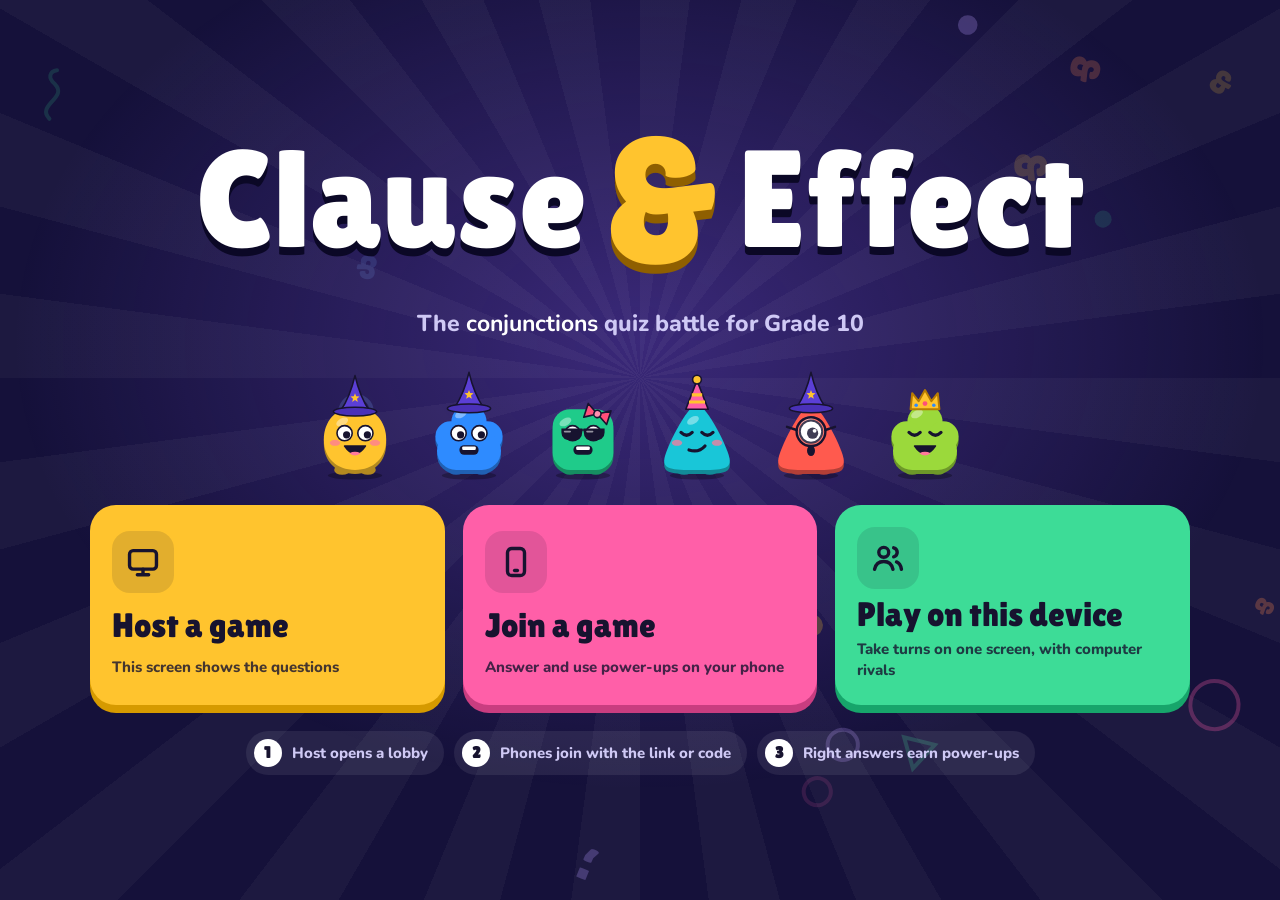
==== commit abb716ad: "Show the short link in the lobby Co-Authored-By: Claude Opus 5.5 <noreply@anthropic.com> Claude-Sess" ====
--- a/index.html
+++ b/index.html
@@ -424,6 +424,7 @@
 .dots{display:flex;gap:10px;justify-content:center}
 .dots i{width:14px;height:14px;border-radius:50%;background:var(--sun);animation:bob 1s ease-in-out infinite}
 .dots i:nth-child(2){animation-delay:.15s}.dots i:nth-child(3){animation-delay:.3s}
+.short-link{font-size:14px;font-weight:800;background:rgba(23,19,47,.1);border-radius:10px;padding:6px 10px}
 .room-note{margin:0;font-size:14px;font-weight:800;color:rgba(23,19,47,.75)}
 .linkish{border:0;background:none;padding:0;color:var(--ink);font-weight:900;text-decoration:underline;cursor:pointer}
 .review{width:min(900px,100%);display:flex;flex-direction:column;gap:12px;text-align:left}
@@ -1690,6 +1691,7 @@
       const url = this.joinUrl(code);
       return `<span class="link-label">Game link</span><span class="url" id="joinUrl">${esc(url)}</span>
         <div class="link-btns"><button class="copy" data-act="copy-link">${ICON.copy} Copy link</button>${navigator.share ? `<button class="copy" data-act="share-link">${ICON.share} Share</button>` : ''}</div>
+        ${/github\.io$/.test(location.hostname) ? `<span class="short-link">Or type <b>tinyurl.com/clause-and-effect-game</b> and enter code <b>${esc(code)}</b></span>` : ''}
         <span>Players open the link or scan the code:</span>`;
     }
     return `<span>On each phone, open this game (the website, or the game file in Chrome on Android), tap <b>Join a game</b> and type the code.</span>`;
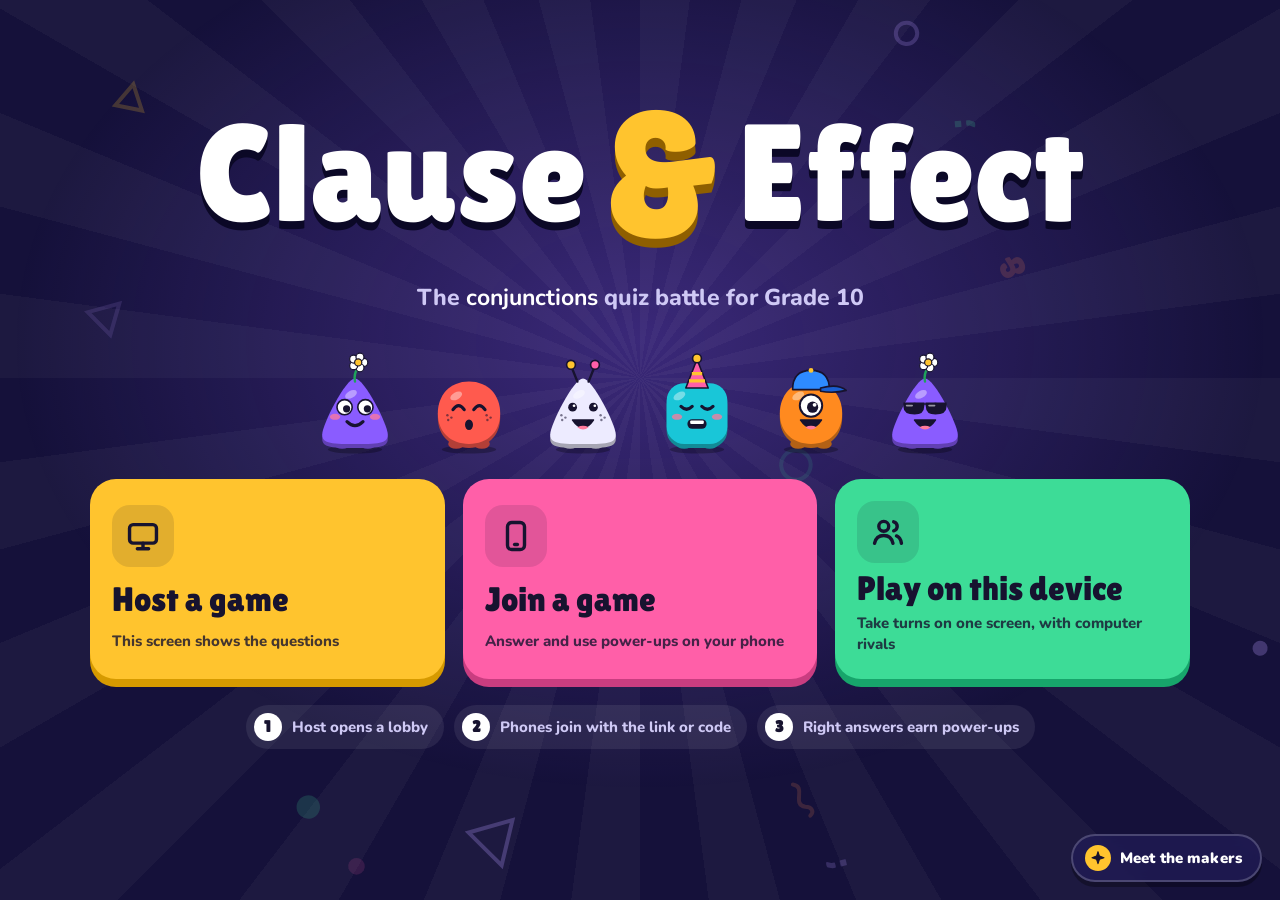
==== commit d1bd918d: "Add a Meet the makers button and credits popup to the home screen Co-Authored-By: Claude Opus 5.5 <n" ====
--- a/index.html
+++ b/index.html
@@ -14,7 +14,7 @@
 <meta name="apple-mobile-web-app-status-bar-style" content="black-translucent">
 <title>Clause &amp; Effect</title>
 <meta name="description" content="A live conjunctions quiz battle for Grade 10: host on a big screen, join from phones, build a character and grab power-ups.">
-<link rel="stylesheet" href="https://fonts.googleapis.com/css2?family=Lilita+One&amp;family=Nunito:ital,wght@0,600;0,700;0,800;0,900;1,700;1,800&amp;display=swap">
+<link rel="stylesheet" href="https://fonts.googleapis.com/css2?family=Lilita+One&amp;family=Pacifico&amp;family=Nunito:ital,wght@0,600;0,700;0,800;0,900;1,700;1,800&amp;display=swap">
 <style>
 :root{
   color-scheme: dark;
@@ -91,7 +91,7 @@
 .mini-logo b{color:var(--sun);font-weight:400;margin:0 2px}
 
 /* ---------- home ---------- */
-.home{flex:1;display:flex;flex-direction:column;align-items:center;justify-content:center;gap:26px;padding-block:36px 44px;padding-inline:16px;text-align:center}
+.home{flex:1;display:flex;flex-direction:column;align-items:center;justify-content:center;gap:26px;padding-block:36px 96px;padding-inline:16px;text-align:center}
 .tagline{margin:0;font-size:clamp(17px,2.3vw,23px);color:var(--muted);font-weight:800}
 .tagline b{color:#fff}
 .parade{display:flex;justify-content:center;gap:clamp(4px,1.5vw,18px);width:min(720px,100%)}
@@ -560,6 +560,53 @@
   .hfoot .hint,.hfoot .spacer{display:none}
   .stat{min-width:140px}
 }
+/* ---------- the makers ---------- */
+.makers-btn{position:absolute;right:calc(env(safe-area-inset-right,0px) + 18px);bottom:calc(env(safe-area-inset-bottom,0px) + 18px);z-index:5;display:inline-flex;align-items:center;gap:9px;min-height:48px;padding:8px 18px 8px 12px;border-radius:99px;border:2px solid rgba(255,255,255,.2);background:rgba(33,27,85,.78);-webkit-backdrop-filter:blur(8px);backdrop-filter:blur(8px);color:#fff;font-family:var(--font-body);font-weight:900;font-size:15px;letter-spacing:.01em;cursor:pointer;box-shadow:0 5px 0 rgba(0,0,0,.3);transition:transform .15s,background .2s,border-color .2s,box-shadow .15s;animation:mkBtnIn .7s .6s cubic-bezier(.2,1.4,.4,1) both}
+.makers-btn:hover{transform:translateY(-2px);background:rgba(45,37,114,.92);border-color:rgba(255,196,46,.7)}
+.makers-btn:active{transform:translateY(3px);box-shadow:0 2px 0 rgba(0,0,0,.3)}
+.makers-btn:focus-visible{outline:3px solid var(--sun);outline-offset:3px}
+.makers-btn .spark{width:26px;height:26px;border-radius:50%;background:var(--sun);color:var(--ink);display:grid;place-items:center;flex:none;animation:twinkle 2.6s ease-in-out infinite}
+.makers-btn .spark svg{width:16px;height:16px}
+@keyframes mkBtnIn{from{opacity:0;transform:translateY(24px) scale(.8)}to{opacity:1;transform:none}}
+@keyframes twinkle{0%,100%{transform:rotate(0) scale(1)}50%{transform:rotate(25deg) scale(1.15)}}
+.makers-wrap{position:fixed;inset:0;z-index:90;display:grid;place-items:center;padding:16px}
+.makers-back{position:absolute;inset:0;background:rgba(8,5,30,.64);-webkit-backdrop-filter:blur(7px);backdrop-filter:blur(7px);animation:mkFade .35s ease both}
+.makers-card{position:relative;width:min(640px,100%);max-height:calc(100vh - 32px);max-height:calc(100dvh - 32px);overflow:auto;overscroll-behavior:contain;background:linear-gradient(160deg,var(--stage-3) 0%,var(--stage-2) 55%,#1A1548 100%);border:3px solid var(--line);border-radius:30px;padding:30px 22px 22px;box-shadow:0 30px 80px rgba(0,0,0,.5),0 10px 0 rgba(0,0,0,.25);text-align:center;transform-origin:var(--ox,100%) var(--oy,100%);animation:mkPop .6s cubic-bezier(.2,1.2,.35,1) both}
+.makers-wrap.closing .makers-back{animation:mkFadeOut .3s ease both}
+.makers-wrap.closing .makers-card{animation:mkOut .3s cubic-bezier(.5,0,.8,.4) both}
+@keyframes mkFade{from{opacity:0}to{opacity:1}}
+@keyframes mkFadeOut{from{opacity:1}to{opacity:0}}
+@keyframes mkPop{0%{opacity:0;transform:scale(.3)}45%{opacity:1}100%{opacity:1;transform:none}}
+@keyframes mkOut{from{opacity:1;transform:none}to{opacity:0;transform:scale(.3)}}
+.makers-x{position:absolute;top:14px;right:14px;width:44px;height:44px;border-radius:50%;border:0;background:rgba(255,255,255,.1);color:#fff;display:grid;place-items:center;cursor:pointer;transition:background .2s,transform .2s}
+.makers-x:hover{background:rgba(255,255,255,.2);transform:rotate(90deg)}
+.makers-x:focus-visible{outline:3px solid var(--sun);outline-offset:2px}
+.makers-x svg{width:22px;height:22px}
+.mk-eyebrow{margin:0;font-size:13px;letter-spacing:.16em;text-transform:uppercase;font-weight:900;color:var(--sun);display:inline-flex;align-items:center;gap:7px}
+.mk-eyebrow svg{width:16px;height:16px;color:var(--pink)}
+.makers-card h2{font-family:var(--font-display);font-weight:400;font-size:clamp(36px,7vw,52px);margin:6px 0 4px;line-height:1}
+.mk-sub{margin:0 0 22px;color:var(--muted);font-size:16px}
+.mk-grid{list-style:none;margin:0;padding:0;display:grid;grid-template-columns:repeat(2,minmax(0,1fr));gap:12px}
+.mk{display:flex;align-items:center;gap:12px;padding:10px 16px 10px 10px;border-radius:22px;background:rgba(255,255,255,.07);border:2px solid rgba(255,255,255,.12);border-color:color-mix(in srgb,var(--mc) 50%,transparent);text-align:left;min-width:0;animation:mkIn .55s cubic-bezier(.2,1.35,.4,1) both;animation-delay:calc(.2s + var(--i) * .08s)}
+.mk-av{flex:none;width:60px;height:60px;border-radius:18px;background:color-mix(in srgb,var(--mc) 22%,transparent);display:grid;place-items:end center;padding:4px 6px 0;overflow:hidden}
+.mk-av .av{width:100%}
+.mk-name{font-family:'Pacifico','Lilita One',cursive;font-weight:400;font-size:clamp(20px,2.6vw,24px);line-height:1.45;padding-bottom:2px;color:var(--mc);text-shadow:0 3px 0 rgba(0,0,0,.28);min-width:0;overflow-wrap:anywhere}
+@keyframes mkIn{from{opacity:0;transform:translateY(18px) scale(.88)}to{opacity:1;transform:none}}
+.mk-foot{margin:20px 0 0;color:var(--faint);font-size:14px;font-weight:800}
+body.makers-open{overflow:hidden}
+body.makers-open #confetti{z-index:95}
+@media (max-width:560px){
+  .mk-grid{grid-template-columns:1fr;gap:8px}
+  .makers-card{padding:24px 14px 16px;border-radius:26px}
+  .makers-card h2{font-size:34px;margin-top:4px}
+  .mk-sub{margin-bottom:16px;font-size:15px}
+  .mk{padding:6px 14px 6px 6px;gap:12px;border-radius:18px}
+  .mk-av{width:48px;height:48px;border-radius:14px;padding:3px 5px 0}
+  .mk-name{font-size:21px}
+  .mk-foot{margin-top:14px}
+  .makers-x{top:10px;right:10px}
+  .makers-btn{font-size:14px;padding:6px 16px 6px 10px;min-height:44px;right:calc(env(safe-area-inset-right,0px) + 16px);bottom:calc(env(safe-area-inset-bottom,0px) + 22px)}
+}
 @media (prefers-reduced-motion:reduce){
   .bg-rays,.logo .amp,.bob,.ring.low{animation:none}
   *,*::before,*::after{animation-duration:.01ms!important;animation-iteration-count:1!important;transition-duration:.01ms!important}
@@ -622,6 +669,8 @@
   skip: I('<path d="M5 5l9 7-9 7z" fill="currentColor"/><path d="M19 5v14"/>'),
   check: I('<path d="M4.5 12.5l5 5L19.5 7"/>'),
   x: I('<path d="M6 6l12 12M18 6L6 18"/>'),
+  sparkle: I('<path d="M12 2.5l2.2 6.6 6.8 2.4-6.8 2.4L12 20.5l-2.2-6.6-6.8-2.4 6.8-2.4z" fill="currentColor" stroke-width="1.6"/>'),
+  heart: I('<path d="M12 20s-7.5-4.6-7.5-10A4.3 4.3 0 0 1 12 7.4 4.3 4.3 0 0 1 19.5 10c0 5.4-7.5 10-7.5 10z" fill="currentColor" stroke-width="1.6"/>'),
   back: I('<path d="M19 12H5M11 6l-6 6 6 6"/>'),
   soundOn: I('<path d="M4 9v6h4l5 4V5L8 9z" fill="currentColor"/><path d="M16.5 8.5a5 5 0 0 1 0 7M19 6a8.5 8.5 0 0 1 0 12"/>'),
   soundOff: I('<path d="M4 9v6h4l5 4V5L8 9z" fill="currentColor"/><path d="M17 9.5l5 5M22 9.5l-5 5"/>'),
@@ -996,6 +1045,11 @@
 });
 document.addEventListener('keydown', e => {
   const t = e.target;
+  if (Credits.wrap) {
+    if (e.key === 'Escape') { e.preventDefault(); Credits.close(); }
+    else if (e.key === 'Tab') { e.preventDefault(); const x = Credits.wrap.querySelector('.makers-x'); x && x.focus(); }
+    return;
+  }
   if (t && t.closest && t.closest('input,textarea,select')) return;
   if ($('#sheetWrap')) { if (e.key === 'Escape') Game.closeSheet(); return; }
   if (Game.phase === 'turn' && !e.ctrlKey && !e.metaKey && !e.altKey && e.key.length === 1) {
@@ -1752,10 +1806,61 @@
       <ol class="how">${online ? '<li>Host opens a lobby</li><li>Phones join with the link or code</li><li>Right answers earn power-ups</li>' : '<li>Make your characters</li><li>Take turns answering</li><li>Right answers earn power-ups</li>'}</ol>
       ${online ? '' : '<p class="sub small">Playing with phones works in the website version of this game.</p>'}
       <div id="installSlot" class="install-slot"></div>
-    </main>`;
+    </main>
+    ${Credits.button()}`;
     Install.show();
   },
 };
+/* ---------- the makers (credits popup on the home screen) ---------- */
+const MAKERS = [
+  { name: 'Adam Essam',        color: '#FFC42E', av: { s: 0, c: 6, e: 0, m: 1, h: 3, x: 1 } },
+  { name: 'Ahmed Tamer',       color: '#FF5FA8', av: { s: 1, c: 1, e: 2, m: 0, h: 1, x: 4 } },
+  { name: 'Abdelrahman Ahmed', color: '#3DDC97', av: { s: 2, c: 7, e: 5, m: 3, h: 6, x: 3 } },
+  { name: 'Marwan Yasser',     color: '#8BE6FF', av: { s: 3, c: 4, e: 1, m: 4, h: 2, x: 0 } },
+  { name: 'Asser Sameh',       color: '#FF8A4C', av: { s: 4, c: 5, e: 3, m: 5, h: 4, x: 2 } },
+  { name: 'Yassin Tamer',      color: '#B99BFF', av: { s: 0, c: 8, e: 0, m: 2, h: 7, x: 1 } },
+];
+const Credits = {
+  wrap: null, from: null, doneT: 0,
+  button() { return `<button class="makers-btn" type="button" data-act="makers" aria-haspopup="dialog"><span class="spark">${ICON.sparkle}</span>Meet the makers</button>`; },
+  open(btn) {
+    if (this.wrap) return;
+    this.from = btn || null;
+    const w = document.createElement('div');
+    w.className = 'makers-wrap';
+    w.innerHTML = `<div class="makers-back" data-mk="close"></div>
+      <section class="makers-card" role="dialog" aria-modal="true" aria-labelledby="mkTitle">
+        <button class="makers-x" type="button" data-mk="close" aria-label="Close">${ICON.x}</button>
+        <p class="mk-eyebrow">${ICON.heart} Made with love by</p>
+        <h2 id="mkTitle">Meet the makers</h2>
+        <p class="mk-sub">The team behind Clause &amp; Effect</p>
+        <ul class="mk-grid">${MAKERS.map((m, i) => `<li class="mk" style="--mc:${m.color};--i:${i}"><span class="mk-av"><span class="bob" style="display:block;width:100%;animation-delay:${i * -0.4}s">${avatarSVG(m.av)}</span></span><span class="mk-name">${esc(m.name)}</span></li>`).join('')}</ul>
+        <p class="mk-foot">Thanks for playing!</p>
+      </section>`;
+    w.addEventListener('click', e => { if (e.target.closest('[data-mk="close"]')) this.close(); });
+    document.body.appendChild(w); document.body.classList.add('makers-open'); this.wrap = w;
+    const card = w.querySelector('.makers-card');
+    if (btn && btn.isConnected) {
+      const b = btn.getBoundingClientRect();
+      card.style.setProperty('--ox', Math.round(b.left + b.width / 2 - card.offsetLeft) + 'px');
+      card.style.setProperty('--oy', Math.round(b.top + b.height / 2 - card.offsetTop) + 'px');
+    }
+    try { Sound.play('streak'); } catch (e) {}
+    setTimeout(() => { if (this.wrap === w) Confetti.burst(90); }, 280);
+    const x = w.querySelector('.makers-x'); try { x.focus({ preventScroll: true }); } catch (e) { x.focus(); }
+  },
+  close() {
+    const w = this.wrap; if (!w || w.classList.contains('closing')) return;
+    w.classList.add('closing');
+    const done = () => {
+      clearTimeout(this.doneT); w.remove(); if (this.wrap === w) this.wrap = null;
+      document.body.classList.remove('makers-open');
+      const f = this.from; this.from = null; if (f && f.isConnected) { try { f.focus({ preventScroll: true }); } catch (e) {} }
+    };
+    if (reduceMotion) done(); else this.doneT = setTimeout(done, 290);
+  },
+};
+Actions['makers'] = el => Credits.open(el);
 Actions['go-home'] = () => Game.home();
 Actions['go-host'] = () => { try { Sound.ensure(); } catch (e) {} Host.setup(); };
 Actions['go-join'] = () => { try { Sound.ensure(); } catch (e) {} Player.start(''); };
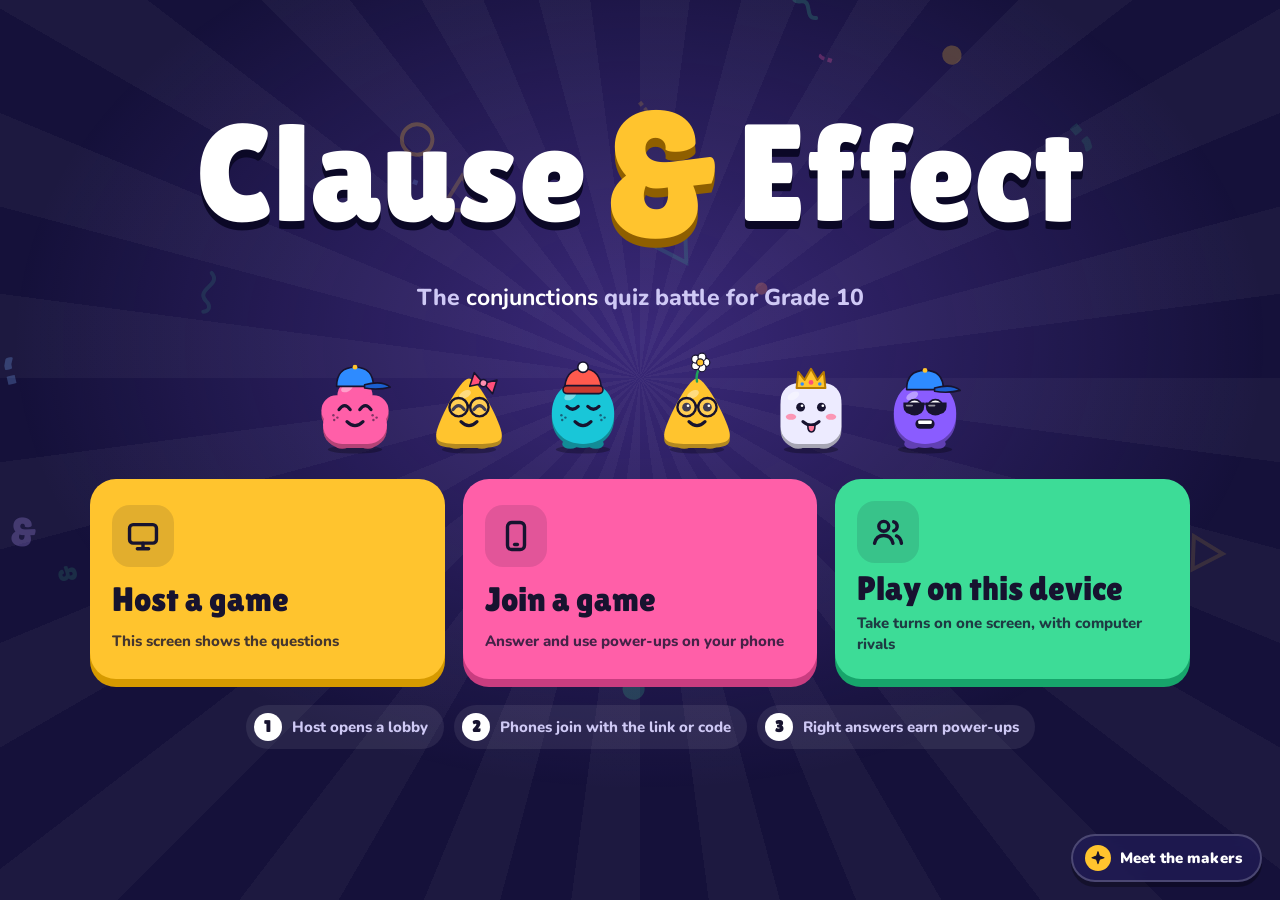
==== commit 3666a198: "Keep the makers button in the screen corner on laptops and projectors Co-Authored-By: Claude Opus 5." ====
--- a/index.html
+++ b/index.html
@@ -561,7 +561,7 @@
   .stat{min-width:140px}
 }
 /* ---------- the makers ---------- */
-.makers-btn{position:absolute;right:calc(env(safe-area-inset-right,0px) + 18px);bottom:calc(env(safe-area-inset-bottom,0px) + 18px);z-index:5;display:inline-flex;align-items:center;gap:9px;min-height:48px;padding:8px 18px 8px 12px;border-radius:99px;border:2px solid rgba(255,255,255,.2);background:rgba(33,27,85,.78);-webkit-backdrop-filter:blur(8px);backdrop-filter:blur(8px);color:#fff;font-family:var(--font-body);font-weight:900;font-size:15px;letter-spacing:.01em;cursor:pointer;box-shadow:0 5px 0 rgba(0,0,0,.3);transition:transform .15s,background .2s,border-color .2s,box-shadow .15s;animation:mkBtnIn .7s .6s cubic-bezier(.2,1.4,.4,1) both}
+.makers-btn{position:fixed;right:calc(env(safe-area-inset-right,0px) + 18px);bottom:calc(env(safe-area-inset-bottom,0px) + 18px);z-index:40;display:inline-flex;align-items:center;gap:9px;min-height:48px;padding:8px 18px 8px 12px;border-radius:99px;border:2px solid rgba(255,255,255,.2);background:rgba(33,27,85,.78);-webkit-backdrop-filter:blur(8px);backdrop-filter:blur(8px);color:#fff;font-family:var(--font-body);font-weight:900;font-size:15px;letter-spacing:.01em;cursor:pointer;box-shadow:0 5px 0 rgba(0,0,0,.3);transition:transform .15s,background .2s,border-color .2s,box-shadow .15s;animation:mkBtnIn .7s .6s cubic-bezier(.2,1.4,.4,1) both}
 .makers-btn:hover{transform:translateY(-2px);background:rgba(45,37,114,.92);border-color:rgba(255,196,46,.7)}
 .makers-btn:active{transform:translateY(3px);box-shadow:0 2px 0 rgba(0,0,0,.3)}
 .makers-btn:focus-visible{outline:3px solid var(--sun);outline-offset:3px}
@@ -605,7 +605,7 @@
   .mk-name{font-size:21px}
   .mk-foot{margin-top:14px}
   .makers-x{top:10px;right:10px}
-  .makers-btn{font-size:14px;padding:6px 16px 6px 10px;min-height:44px;right:calc(env(safe-area-inset-right,0px) + 16px);bottom:calc(env(safe-area-inset-bottom,0px) + 22px)}
+  .makers-btn{position:absolute;z-index:5;font-size:14px;padding:6px 16px 6px 10px;min-height:44px;right:calc(env(safe-area-inset-right,0px) + 16px);bottom:calc(env(safe-area-inset-bottom,0px) + 22px)}
 }
 @media (prefers-reduced-motion:reduce){
   .bg-rays,.logo .amp,.bob,.ring.low{animation:none}
